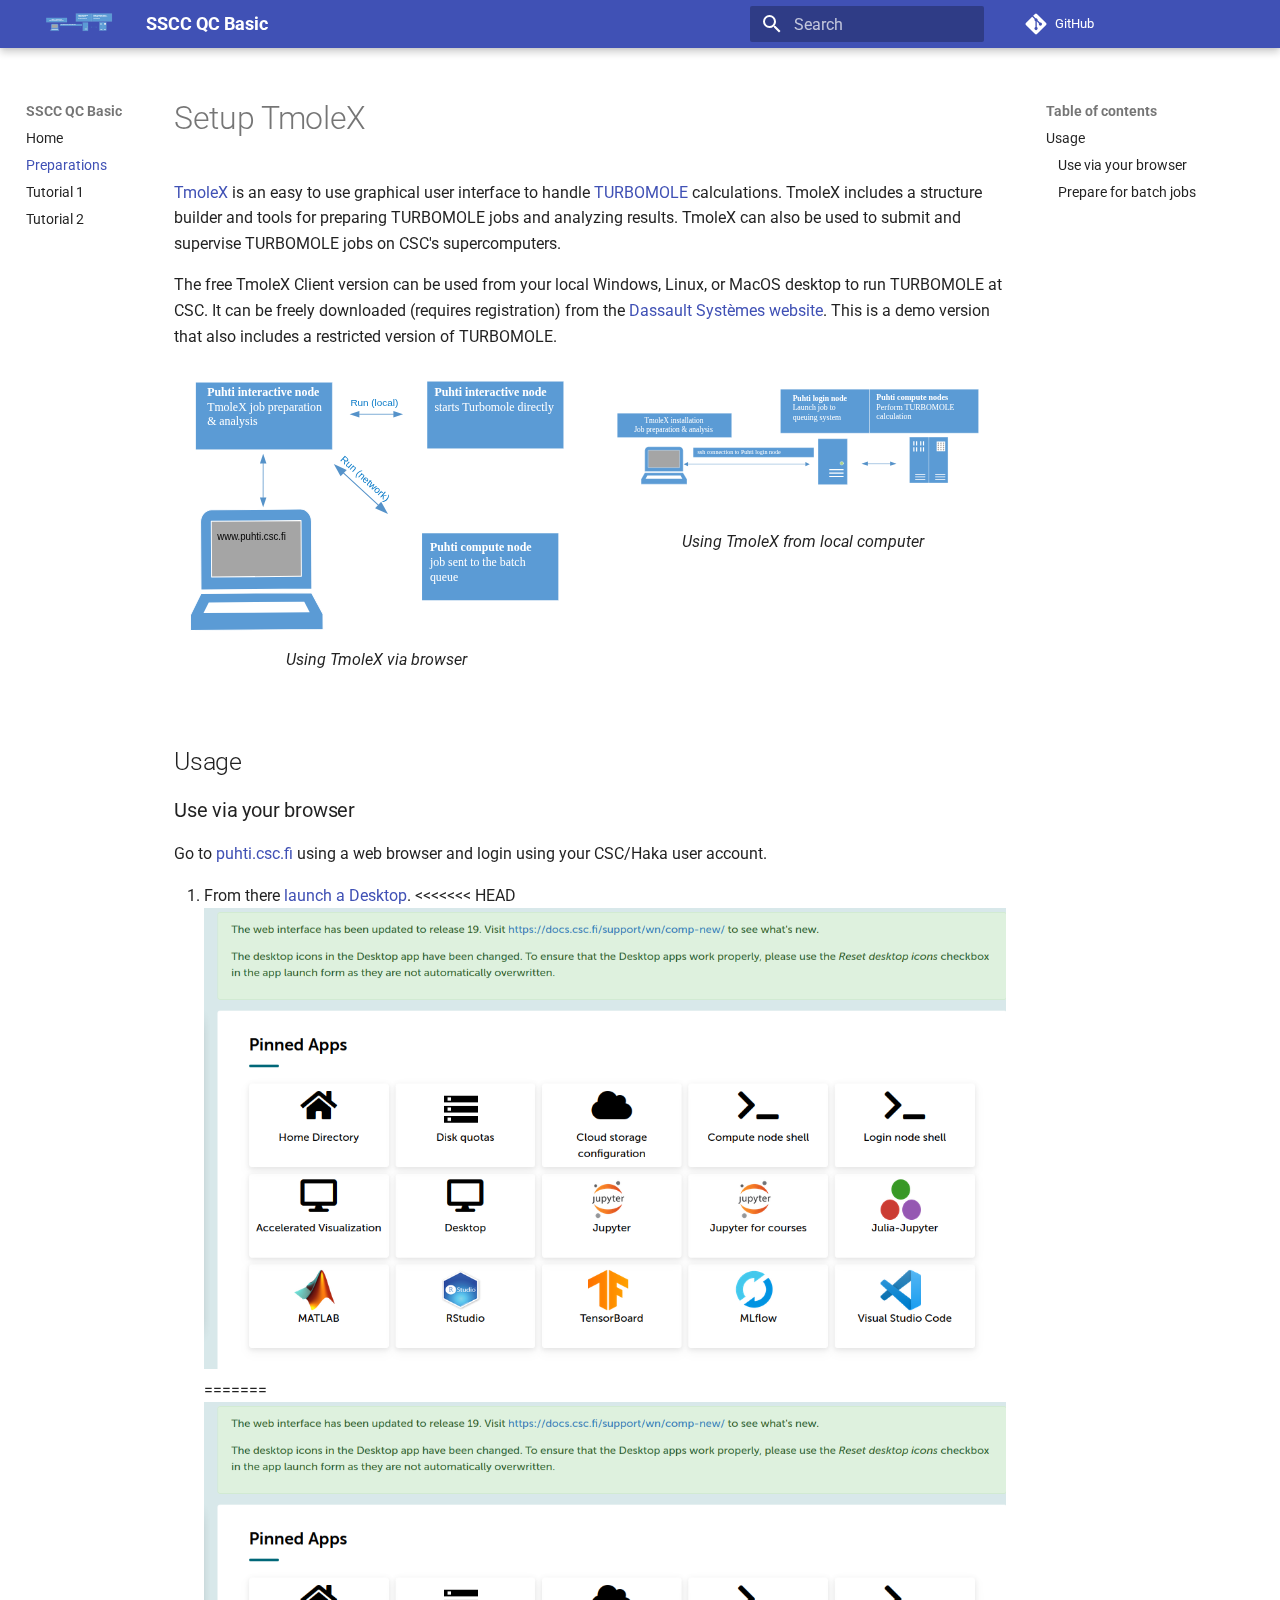
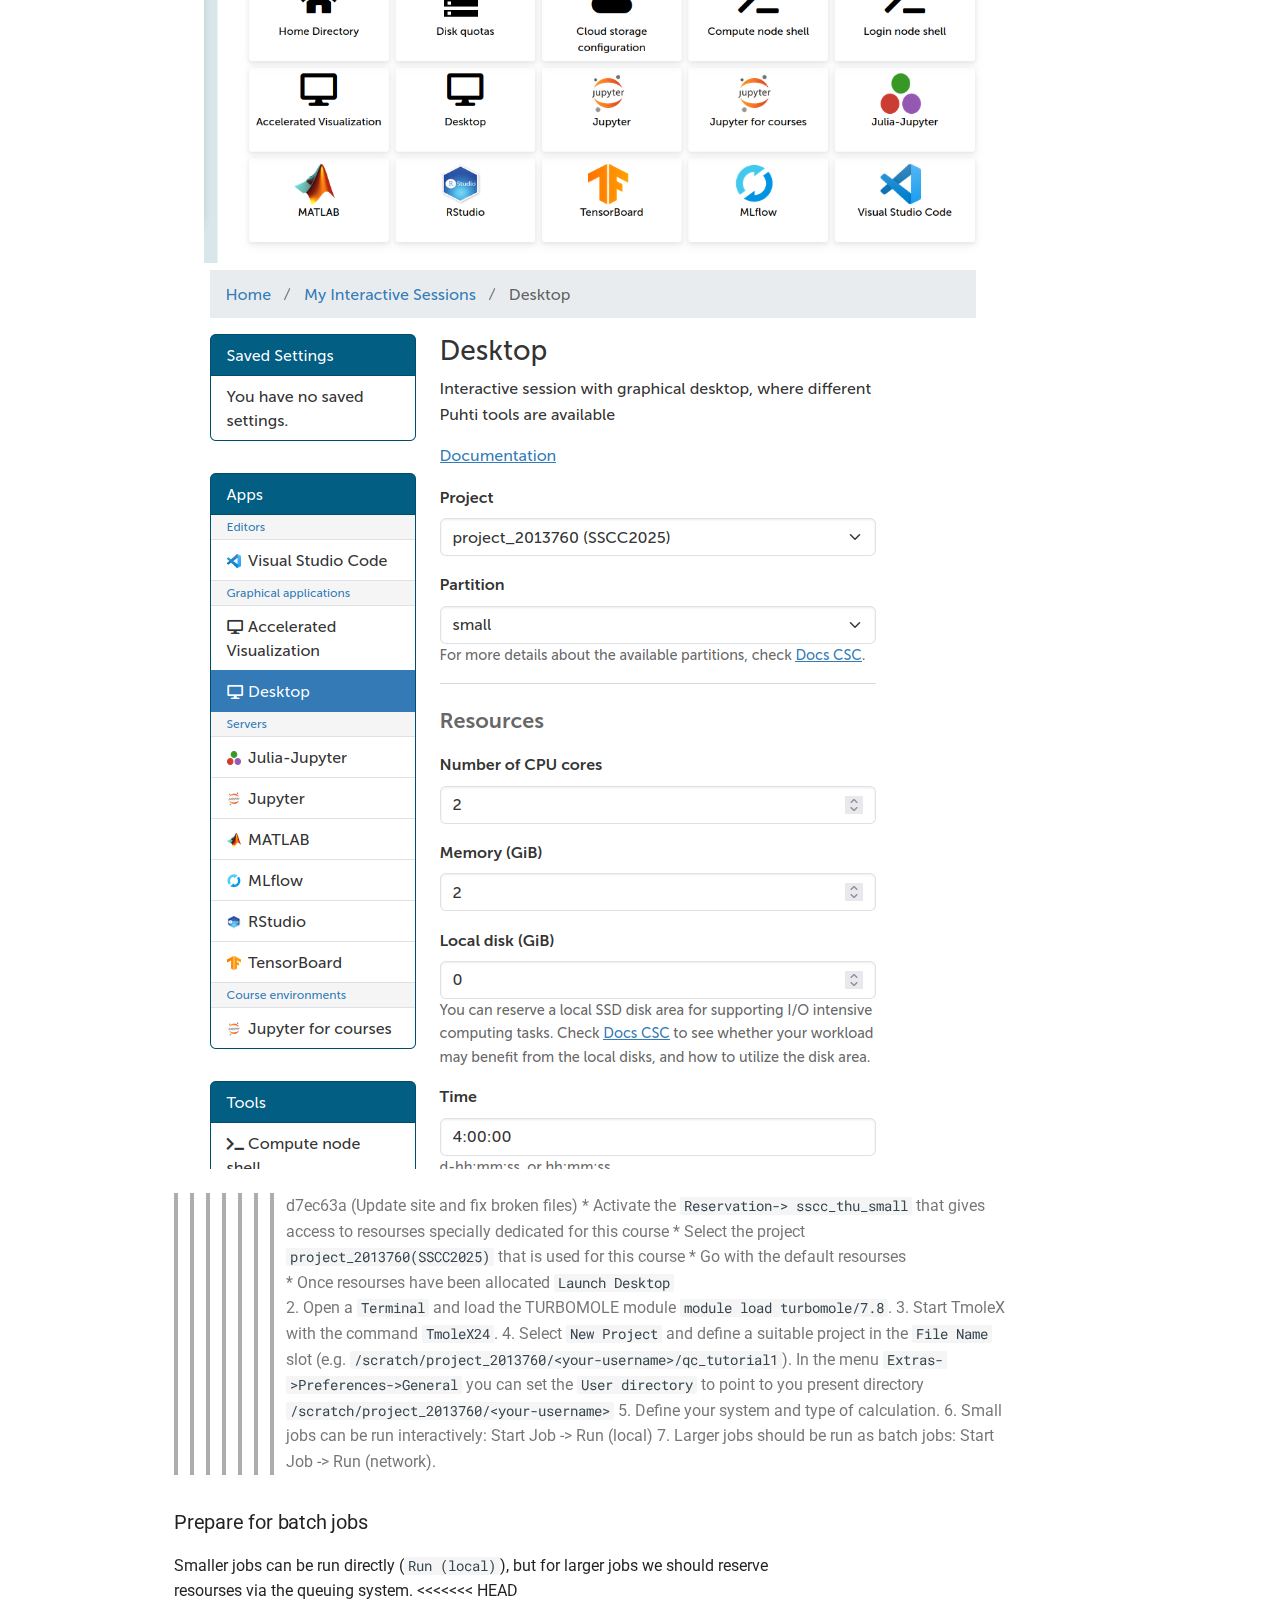
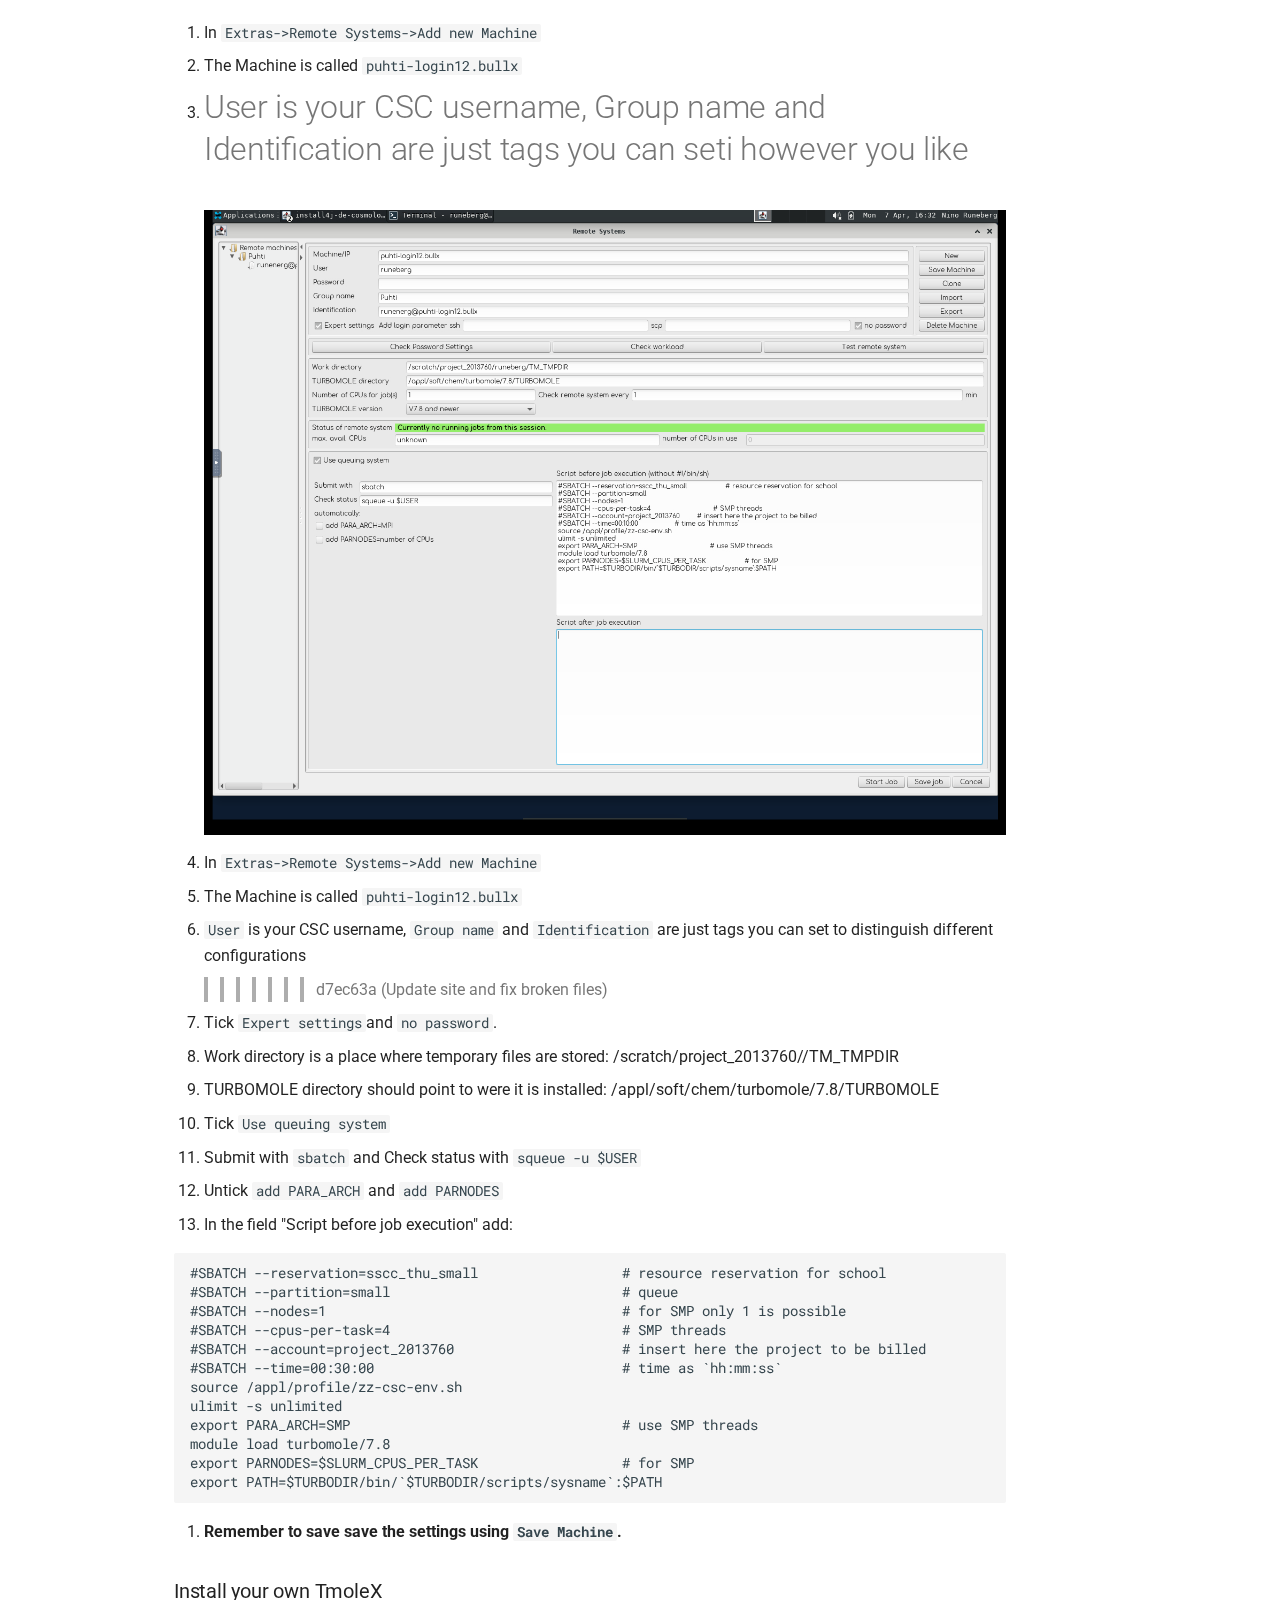
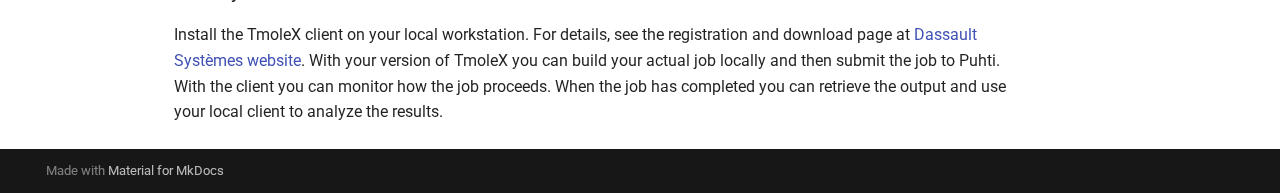
==== preparations/index.html @ e89ebdd2 "Deployed f4d1ede with MkDocs version: 1.6.1" ====
<!doctype html>
<html lang="en" class="no-js">
  <head>
    
      <meta charset="utf-8">
      <meta name="viewport" content="width=device-width,initial-scale=1">
      
      
      
        <link rel="canonical" href="https://nruneberg.github.io/sscc-qc-basic/preparations/">
      
      
        <link rel="prev" href="..">
      
      
        <link rel="next" href="../tutorial1/">
      
      
      <link rel="icon" href="../img/tmolex-and-puhti.svg">
      <meta name="generator" content="mkdocs-1.6.1, mkdocs-material-9.6.11">
    
    
      
        <title>Preparations - SSCC QC Basic</title>
      
    
    
      <link rel="stylesheet" href="../assets/stylesheets/main.4af4bdda.min.css">
      
      


    
    
      
    
    
      
        
        
        <link rel="preconnect" href="https://fonts.gstatic.com" crossorigin>
        <link rel="stylesheet" href="https://fonts.googleapis.com/css?family=Roboto:300,300i,400,400i,700,700i%7CRoboto+Mono:400,400i,700,700i&display=fallback">
        <style>:root{--md-text-font:"Roboto";--md-code-font:"Roboto Mono"}</style>
      
    
    
      <link rel="stylesheet" href="../stylesheets/custom.css">
    
    <script>__md_scope=new URL("..",location),__md_hash=e=>[...e].reduce(((e,_)=>(e<<5)-e+_.charCodeAt(0)),0),__md_get=(e,_=localStorage,t=__md_scope)=>JSON.parse(_.getItem(t.pathname+"."+e)),__md_set=(e,_,t=localStorage,a=__md_scope)=>{try{t.setItem(a.pathname+"."+e,JSON.stringify(_))}catch(e){}}</script>
    
      

    
    
    
  </head>
  
  
    <body dir="ltr">
  
    
    <input class="md-toggle" data-md-toggle="drawer" type="checkbox" id="__drawer" autocomplete="off">
    <input class="md-toggle" data-md-toggle="search" type="checkbox" id="__search" autocomplete="off">
    <label class="md-overlay" for="__drawer"></label>
    <div data-md-component="skip">
      
        
        <a href="#setup-tmolex" class="md-skip">
          Skip to content
        </a>
      
    </div>
    <div data-md-component="announce">
      
    </div>
    
    
      

  

<header class="md-header md-header--shadow" data-md-component="header">
  <nav class="md-header__inner md-grid" aria-label="Header">
    <a href=".." title="SSCC QC Basic" class="md-header__button md-logo" aria-label="SSCC QC Basic" data-md-component="logo">
      
  <img src="../img/tmolex-and-puhti.svg" alt="logo">

    </a>
    <label class="md-header__button md-icon" for="__drawer">
      
      <svg xmlns="http://www.w3.org/2000/svg" viewBox="0 0 24 24"><path d="M3 6h18v2H3zm0 5h18v2H3zm0 5h18v2H3z"/></svg>
    </label>
    <div class="md-header__title" data-md-component="header-title">
      <div class="md-header__ellipsis">
        <div class="md-header__topic">
          <span class="md-ellipsis">
            SSCC QC Basic
          </span>
        </div>
        <div class="md-header__topic" data-md-component="header-topic">
          <span class="md-ellipsis">
            
              Preparations
            
          </span>
        </div>
      </div>
    </div>
    
    
      <script>var palette=__md_get("__palette");if(palette&&palette.color){if("(prefers-color-scheme)"===palette.color.media){var media=matchMedia("(prefers-color-scheme: light)"),input=document.querySelector(media.matches?"[data-md-color-media='(prefers-color-scheme: light)']":"[data-md-color-media='(prefers-color-scheme: dark)']");palette.color.media=input.getAttribute("data-md-color-media"),palette.color.scheme=input.getAttribute("data-md-color-scheme"),palette.color.primary=input.getAttribute("data-md-color-primary"),palette.color.accent=input.getAttribute("data-md-color-accent")}for(var[key,value]of Object.entries(palette.color))document.body.setAttribute("data-md-color-"+key,value)}</script>
    
    
    
      
      
        <label class="md-header__button md-icon" for="__search">
          
          <svg xmlns="http://www.w3.org/2000/svg" viewBox="0 0 24 24"><path d="M9.5 3A6.5 6.5 0 0 1 16 9.5c0 1.61-.59 3.09-1.56 4.23l.27.27h.79l5 5-1.5 1.5-5-5v-.79l-.27-.27A6.52 6.52 0 0 1 9.5 16 6.5 6.5 0 0 1 3 9.5 6.5 6.5 0 0 1 9.5 3m0 2C7 5 5 7 5 9.5S7 14 9.5 14 14 12 14 9.5 12 5 9.5 5"/></svg>
        </label>
        <div class="md-search" data-md-component="search" role="dialog">
  <label class="md-search__overlay" for="__search"></label>
  <div class="md-search__inner" role="search">
    <form class="md-search__form" name="search">
      <input type="text" class="md-search__input" name="query" aria-label="Search" placeholder="Search" autocapitalize="off" autocorrect="off" autocomplete="off" spellcheck="false" data-md-component="search-query" required>
      <label class="md-search__icon md-icon" for="__search">
        
        <svg xmlns="http://www.w3.org/2000/svg" viewBox="0 0 24 24"><path d="M9.5 3A6.5 6.5 0 0 1 16 9.5c0 1.61-.59 3.09-1.56 4.23l.27.27h.79l5 5-1.5 1.5-5-5v-.79l-.27-.27A6.52 6.52 0 0 1 9.5 16 6.5 6.5 0 0 1 3 9.5 6.5 6.5 0 0 1 9.5 3m0 2C7 5 5 7 5 9.5S7 14 9.5 14 14 12 14 9.5 12 5 9.5 5"/></svg>
        
        <svg xmlns="http://www.w3.org/2000/svg" viewBox="0 0 24 24"><path d="M20 11v2H8l5.5 5.5-1.42 1.42L4.16 12l7.92-7.92L13.5 5.5 8 11z"/></svg>
      </label>
      <nav class="md-search__options" aria-label="Search">
        
        <button type="reset" class="md-search__icon md-icon" title="Clear" aria-label="Clear" tabindex="-1">
          
          <svg xmlns="http://www.w3.org/2000/svg" viewBox="0 0 24 24"><path d="M19 6.41 17.59 5 12 10.59 6.41 5 5 6.41 10.59 12 5 17.59 6.41 19 12 13.41 17.59 19 19 17.59 13.41 12z"/></svg>
        </button>
      </nav>
      
    </form>
    <div class="md-search__output">
      <div class="md-search__scrollwrap" tabindex="0" data-md-scrollfix>
        <div class="md-search-result" data-md-component="search-result">
          <div class="md-search-result__meta">
            Initializing search
          </div>
          <ol class="md-search-result__list" role="presentation"></ol>
        </div>
      </div>
    </div>
  </div>
</div>
      
    
    
      <div class="md-header__source">
        <a href="https://github.com/nruneberg/sscc-qc-basic" title="Go to repository" class="md-source" data-md-component="source">
  <div class="md-source__icon md-icon">
    
    <svg xmlns="http://www.w3.org/2000/svg" viewBox="0 0 448 512"><!--! Font Awesome Free 6.7.2 by @fontawesome - https://fontawesome.com License - https://fontawesome.com/license/free (Icons: CC BY 4.0, Fonts: SIL OFL 1.1, Code: MIT License) Copyright 2024 Fonticons, Inc.--><path d="M439.55 236.05 244 40.45a28.87 28.87 0 0 0-40.81 0l-40.66 40.63 51.52 51.52c27.06-9.14 52.68 16.77 43.39 43.68l49.66 49.66c34.23-11.8 61.18 31 35.47 56.69-26.49 26.49-70.21-2.87-56-37.34L240.22 199v121.85c25.3 12.54 22.26 41.85 9.08 55a34.34 34.34 0 0 1-48.55 0c-17.57-17.6-11.07-46.91 11.25-56v-123c-20.8-8.51-24.6-30.74-18.64-45L142.57 101 8.45 235.14a28.86 28.86 0 0 0 0 40.81l195.61 195.6a28.86 28.86 0 0 0 40.8 0l194.69-194.69a28.86 28.86 0 0 0 0-40.81"/></svg>
  </div>
  <div class="md-source__repository">
    GitHub
  </div>
</a>
      </div>
    
  </nav>
  
</header>
    
    <div class="md-container" data-md-component="container">
      
      
        
          
        
      
      <main class="md-main" data-md-component="main">
        <div class="md-main__inner md-grid">
          
            
              
              <div class="md-sidebar md-sidebar--primary" data-md-component="sidebar" data-md-type="navigation" >
                <div class="md-sidebar__scrollwrap">
                  <div class="md-sidebar__inner">
                    



<nav class="md-nav md-nav--primary" aria-label="Navigation" data-md-level="0">
  <label class="md-nav__title" for="__drawer">
    <a href=".." title="SSCC QC Basic" class="md-nav__button md-logo" aria-label="SSCC QC Basic" data-md-component="logo">
      
  <img src="../img/tmolex-and-puhti.svg" alt="logo">

    </a>
    SSCC QC Basic
  </label>
  
    <div class="md-nav__source">
      <a href="https://github.com/nruneberg/sscc-qc-basic" title="Go to repository" class="md-source" data-md-component="source">
  <div class="md-source__icon md-icon">
    
    <svg xmlns="http://www.w3.org/2000/svg" viewBox="0 0 448 512"><!--! Font Awesome Free 6.7.2 by @fontawesome - https://fontawesome.com License - https://fontawesome.com/license/free (Icons: CC BY 4.0, Fonts: SIL OFL 1.1, Code: MIT License) Copyright 2024 Fonticons, Inc.--><path d="M439.55 236.05 244 40.45a28.87 28.87 0 0 0-40.81 0l-40.66 40.63 51.52 51.52c27.06-9.14 52.68 16.77 43.39 43.68l49.66 49.66c34.23-11.8 61.18 31 35.47 56.69-26.49 26.49-70.21-2.87-56-37.34L240.22 199v121.85c25.3 12.54 22.26 41.85 9.08 55a34.34 34.34 0 0 1-48.55 0c-17.57-17.6-11.07-46.91 11.25-56v-123c-20.8-8.51-24.6-30.74-18.64-45L142.57 101 8.45 235.14a28.86 28.86 0 0 0 0 40.81l195.61 195.6a28.86 28.86 0 0 0 40.8 0l194.69-194.69a28.86 28.86 0 0 0 0-40.81"/></svg>
  </div>
  <div class="md-source__repository">
    GitHub
  </div>
</a>
    </div>
  
  <ul class="md-nav__list" data-md-scrollfix>
    
      
      
  
  
  
  
    <li class="md-nav__item">
      <a href=".." class="md-nav__link">
        
  
  
  <span class="md-ellipsis">
    Home
    
  </span>
  

      </a>
    </li>
  

    
      
      
  
  
    
  
  
  
    <li class="md-nav__item md-nav__item--active">
      
      <input class="md-nav__toggle md-toggle" type="checkbox" id="__toc">
      
      
        
      
      
        <label class="md-nav__link md-nav__link--active" for="__toc">
          
  
  
  <span class="md-ellipsis">
    Preparations
    
  </span>
  

          <span class="md-nav__icon md-icon"></span>
        </label>
      
      <a href="./" class="md-nav__link md-nav__link--active">
        
  
  
  <span class="md-ellipsis">
    Preparations
    
  </span>
  

      </a>
      
        

<nav class="md-nav md-nav--secondary" aria-label="Table of contents">
  
  
  
    
  
  
    <label class="md-nav__title" for="__toc">
      <span class="md-nav__icon md-icon"></span>
      Table of contents
    </label>
    <ul class="md-nav__list" data-md-component="toc" data-md-scrollfix>
      
        <li class="md-nav__item">
  <a href="#usage" class="md-nav__link">
    <span class="md-ellipsis">
      Usage
    </span>
  </a>
  
    <nav class="md-nav" aria-label="Usage">
      <ul class="md-nav__list">
        
          <li class="md-nav__item">
  <a href="#use-via-your-browser" class="md-nav__link">
    <span class="md-ellipsis">
      Use via your browser
    </span>
  </a>
  
</li>
        
          <li class="md-nav__item">
  <a href="#prepare-for-batch-jobs" class="md-nav__link">
    <span class="md-ellipsis">
      Prepare for batch jobs
    </span>
  </a>
  
</li>
        
      </ul>
    </nav>
  
</li>
      
    </ul>
  
</nav>
      
    </li>
  

    
      
      
  
  
  
  
    <li class="md-nav__item">
      <a href="../tutorial1/" class="md-nav__link">
        
  
  
  <span class="md-ellipsis">
    Tutorial 1
    
  </span>
  

      </a>
    </li>
  

    
      
      
  
  
  
  
    <li class="md-nav__item">
      <a href="../tutorial2/" class="md-nav__link">
        
  
  
  <span class="md-ellipsis">
    Tutorial 2
    
  </span>
  

      </a>
    </li>
  

    
  </ul>
</nav>
                  </div>
                </div>
              </div>
            
            
              
              <div class="md-sidebar md-sidebar--secondary" data-md-component="sidebar" data-md-type="toc" >
                <div class="md-sidebar__scrollwrap">
                  <div class="md-sidebar__inner">
                    

<nav class="md-nav md-nav--secondary" aria-label="Table of contents">
  
  
  
    
  
  
    <label class="md-nav__title" for="__toc">
      <span class="md-nav__icon md-icon"></span>
      Table of contents
    </label>
    <ul class="md-nav__list" data-md-component="toc" data-md-scrollfix>
      
        <li class="md-nav__item">
  <a href="#usage" class="md-nav__link">
    <span class="md-ellipsis">
      Usage
    </span>
  </a>
  
    <nav class="md-nav" aria-label="Usage">
      <ul class="md-nav__list">
        
          <li class="md-nav__item">
  <a href="#use-via-your-browser" class="md-nav__link">
    <span class="md-ellipsis">
      Use via your browser
    </span>
  </a>
  
</li>
        
          <li class="md-nav__item">
  <a href="#prepare-for-batch-jobs" class="md-nav__link">
    <span class="md-ellipsis">
      Prepare for batch jobs
    </span>
  </a>
  
</li>
        
      </ul>
    </nav>
  
</li>
      
    </ul>
  
</nav>
                  </div>
                </div>
              </div>
            
          
          
            <div class="md-content" data-md-component="content">
              <article class="md-content__inner md-typeset">
                
                  


  
  


<h1 id="setup-tmolex">Setup TmoleX</h1>
<p><a href="https://www.3ds.com/products/biovia/turbomole">TmoleX</a> is an easy to use graphical user interface to handle <a href="https://www.turbomole.org/turbomole/turbomole-features/">TURBOMOLE</a> calculations. TmoleX includes a structure builder and tools for preparing TURBOMOLE jobs and analyzing results. TmoleX can also be used to submit and supervise TURBOMOLE jobs on CSC's supercomputers.</p>
<p>The free TmoleX Client version can be used from your local Windows, Linux, or MacOS desktop to run TURBOMOLE at CSC. It can be freely downloaded (requires registration) from the <a href="https://discover.3ds.com/free-download-biovia-turbomole-demo-version">Dassault Systèmes website</a>. This is a demo version that also includes a restricted version of TURBOMOLE.</p>
<div style="display: flex; gap: 20px; justify-content: space-between;">
  <figure style="width: 45%; text-align: center;">
    <img src="../img/tmolex-and-ood.svg" alt="Using TmoleX network scheme" title="Using TmoleX network scheme" style="width: 100%;">
    <figcaption>Using TmoleX via browser</figcaption>
  </figure>
  <figure style="width: 45%; text-align: center;">
    <img src="../img/tmolex-and-puhti_new.svg" alt="Using TmoleX network scheme" title="Using TmoleX network scheme" style="width: 100%;">
    <figcaption>Using TmoleX from local computer</figcaption>
  </figure>
</div>

<h2 id="usage">Usage</h2>
<h3 id="use-via-your-browser">Use via your browser</h3>
<p>Go to <a href="https://puhti.csc.fi/">puhti.csc.fi</a> using a web browser and login using
your CSC/Haka user account.</p>
<ol>
<li>From there <a href="https://docs.csc.fi/computing/webinterface/desktop/#launching">launch a Desktop</a>.
&lt;&lt;&lt;&lt;&lt;&lt;&lt; HEAD
<img alt="Launch Desktop" src="../img/ood_01.png" />      <br />
=======
<img alt="Launch Desktop" src="../img/ood_01.png" />
<img alt="Launch Desktop" src="../img/ood_02.png" /></li>
</ol>
<blockquote>
<blockquote>
<blockquote>
<blockquote>
<blockquote>
<blockquote>
<blockquote>
<p>d7ec63a (Update site and fix broken files)
   * Activate the <code>Reservation-&gt; sscc_thu_small</code> that gives access to resourses specially dedicated for this course 
   * Select the project <code>project_2013760(SSCC2025)</code> that is used for this course 
   * Go with the default resourses<br />
   * Once resourses have been allocated <code>Launch Desktop</code><br />
2. Open a <code>Terminal</code> and load the TURBOMOLE module <code>module load turbomole/7.8</code>.
3. Start TmoleX with the command <code>TmoleX24</code>.
4. Select <code>New Project</code> and define a suitable project in the <code>File Name</code> slot
   (e.g. <code>/scratch/project_2013760/&lt;your-username&gt;/qc_tutorial1</code>).
   In the menu <code>Extras-&gt;Preferences-&gt;General</code> you can set the <code>User directory</code> to point to you present directory <code>/scratch/project_2013760/&lt;your-username&gt;</code>
5. Define your system and type of calculation. 
6. Small jobs can be run interactively: Start Job -&gt; Run (local)
7. Larger jobs should be run as batch jobs: Start Job -&gt; Run (network).</p>
</blockquote>
</blockquote>
</blockquote>
</blockquote>
</blockquote>
</blockquote>
</blockquote>
<h3 id="prepare-for-batch-jobs">Prepare for batch jobs</h3>
<p>Smaller jobs can be run directly (<code>Run (local)</code>), but for larger jobs we should reserve<br />
resourses via the queuing system. 
&lt;&lt;&lt;&lt;&lt;&lt;&lt; HEAD</p>
<ol>
<li>In <code>Extras-&gt;Remote Systems-&gt;Add new Machine</code></li>
<li>The Machine is called <code>puhti-login12.bullx</code></li>
<li>
<h1 id="user-is-your-csc-username-group-name-and-identification-are-just-tags-you-can-seti-however-you-like">User is your CSC username, Group name and Identification are just tags you can seti however you like</h1>
<p><img alt=" Prepare batch queue" src="../img/tmolex_7.png" /></p>
</li>
<li>
<p>In <code>Extras-&gt;Remote Systems-&gt;Add new Machine</code></p>
</li>
<li>The Machine is called <code>puhti-login12.bullx</code></li>
<li><code>User</code> is your CSC username, <code>Group name</code> and <code>Identification</code> are just tags you can set to distinguish different configurations<blockquote>
<blockquote>
<blockquote>
<blockquote>
<blockquote>
<blockquote>
<blockquote>
<p>d7ec63a (Update site and fix broken files)</p>
</blockquote>
</blockquote>
</blockquote>
</blockquote>
</blockquote>
</blockquote>
</blockquote>
</li>
<li>Tick <code>Expert settings</code>and <code>no password</code>.</li>
<li>Work directory is a place where temporary files are stored:
   /scratch/project_2013760/<your-username>/TM_TMPDIR </li>
<li>
<p>TURBOMOLE directory should point to were it is installed:
   /appl/soft/chem/turbomole/7.8/TURBOMOLE</p>
</li>
<li>
<p>Tick <code>Use queuing system</code></p>
</li>
<li>Submit with <code>sbatch</code> and Check status with  <code>squeue -u $USER</code></li>
<li>Untick <code>add PARA_ARCH</code> and <code>add PARNODES</code>    </li>
<li>In the field "Script before job execution" add:</li>
</ol>
<pre><code class="language-bash">#SBATCH --reservation=sscc_thu_small                  # resource reservation for school
#SBATCH --partition=small                             # queue
#SBATCH --nodes=1                                     # for SMP only 1 is possible
#SBATCH --cpus-per-task=4                             # SMP threads
#SBATCH --account=project_2013760                     # insert here the project to be billed
#SBATCH --time=00:30:00                               # time as `hh:mm:ss`
source /appl/profile/zz-csc-env.sh
ulimit -s unlimited
export PARA_ARCH=SMP                                  # use SMP threads
module load turbomole/7.8
export PARNODES=$SLURM_CPUS_PER_TASK                  # for SMP
export PATH=$TURBODIR/bin/`$TURBODIR/scripts/sysname`:$PATH
</code></pre>
<ol>
<li><strong>Remember to save save the settings using <code>Save Machine</code>.</strong>   </li>
</ol>
<h3 id="install-your-own-tmolex">Install your own TmoleX</h3>
<p>Install the TmoleX client on your local workstation. For details, see the
registration and download page at
<a href="https://discover.3ds.com/free-download-biovia-turbomole-demo-version">Dassault Systèmes website</a>.
With your version of TmoleX you can build your actual job locally and then
submit the job to Puhti. With the client you can monitor how the job proceeds.
When the job has completed you can retrieve the output and use your local
client to analyze the results.</p>












                
              </article>
            </div>
          
          
<script>var target=document.getElementById(location.hash.slice(1));target&&target.name&&(target.checked=target.name.startsWith("__tabbed_"))</script>
        </div>
        
      </main>
      
        <footer class="md-footer">
  
  <div class="md-footer-meta md-typeset">
    <div class="md-footer-meta__inner md-grid">
      <div class="md-copyright">
  
  
    Made with
    <a href="https://squidfunk.github.io/mkdocs-material/" target="_blank" rel="noopener">
      Material for MkDocs
    </a>
  
</div>
      
    </div>
  </div>
</footer>
      
    </div>
    <div class="md-dialog" data-md-component="dialog">
      <div class="md-dialog__inner md-typeset"></div>
    </div>
    
    
    
      
      <script id="__config" type="application/json">{"base": "..", "features": [], "search": "../assets/javascripts/workers/search.f8cc74c7.min.js", "tags": null, "translations": {"clipboard.copied": "Copied to clipboard", "clipboard.copy": "Copy to clipboard", "search.result.more.one": "1 more on this page", "search.result.more.other": "# more on this page", "search.result.none": "No matching documents", "search.result.one": "1 matching document", "search.result.other": "# matching documents", "search.result.placeholder": "Type to start searching", "search.result.term.missing": "Missing", "select.version": "Select version"}, "version": null}</script>
    
    
      <script src="../assets/javascripts/bundle.c8b220af.min.js"></script>
      
    
  </body>
</html>
---- assets/stylesheets/main.4af4bdda.min.css ----
@charset "UTF-8";html{-webkit-text-size-adjust:none;-moz-text-size-adjust:none;text-size-adjust:none;box-sizing:border-box}*,:after,:before{box-sizing:inherit}@media (prefers-reduced-motion){*,:after,:before{transition:none!important}}body{margin:0}a,button,input,label{-webkit-tap-highlight-color:transparent}a{color:inherit;text-decoration:none}hr{border:0;box-sizing:initial;display:block;height:.05rem;overflow:visible;padding:0}small{font-size:80%}sub,sup{line-height:1em}img{border-style:none}table{border-collapse:initial;border-spacing:0}td,th{font-weight:400;vertical-align:top}button{background:#0000;border:0;font-family:inherit;font-size:inherit;margin:0;padding:0}input{border:0;outline:none}:root{--md-primary-fg-color:#4051b5;--md-primary-fg-color--light:#5d6cc0;--md-primary-fg-color--dark:#303fa1;--md-primary-bg-color:#fff;--md-primary-bg-color--light:#ffffffb3;--md-accent-fg-color:#526cfe;--md-accent-fg-color--transparent:#526cfe1a;--md-accent-bg-color:#fff;--md-accent-bg-color--light:#ffffffb3}[data-md-color-scheme=default]{color-scheme:light}[data-md-color-scheme=default] img[src$="#gh-dark-mode-only"],[data-md-color-scheme=default] img[src$="#only-dark"]{display:none}:root,[data-md-color-scheme=default]{--md-hue:225deg;--md-default-fg-color:#000000de;--md-default-fg-color--light:#0000008a;--md-default-fg-color--lighter:#00000052;--md-default-fg-color--lightest:#00000012;--md-default-bg-color:#fff;--md-default-bg-color--light:#ffffffb3;--md-default-bg-color--lighter:#ffffff4d;--md-default-bg-color--lightest:#ffffff1f;--md-code-fg-color:#36464e;--md-code-bg-color:#f5f5f5;--md-code-hl-color:#4287ff;--md-code-hl-color--light:#4287ff1a;--md-code-hl-number-color:#d52a2a;--md-code-hl-special-color:#db1457;--md-code-hl-function-color:#a846b9;--md-code-hl-constant-color:#6e59d9;--md-code-hl-keyword-color:#3f6ec6;--md-code-hl-string-color:#1c7d4d;--md-code-hl-name-color:var(--md-code-fg-color);--md-code-hl-operator-color:var(--md-default-fg-color--light);--md-code-hl-punctuation-color:var(--md-default-fg-color--light);--md-code-hl-comment-color:var(--md-default-fg-color--light);--md-code-hl-generic-color:var(--md-default-fg-color--light);--md-code-hl-variable-color:var(--md-default-fg-color--light);--md-typeset-color:var(--md-default-fg-color);--md-typeset-a-color:var(--md-primary-fg-color);--md-typeset-del-color:#f5503d26;--md-typeset-ins-color:#0bd57026;--md-typeset-kbd-color:#fafafa;--md-typeset-kbd-accent-color:#fff;--md-typeset-kbd-border-color:#b8b8b8;--md-typeset-mark-color:#ffff0080;--md-typeset-table-color:#0000001f;--md-typeset-table-color--light:rgba(0,0,0,.035);--md-admonition-fg-color:var(--md-default-fg-color);--md-admonition-bg-color:var(--md-default-bg-color);--md-warning-fg-color:#000000de;--md-warning-bg-color:#ff9;--md-footer-fg-color:#fff;--md-footer-fg-color--light:#ffffffb3;--md-footer-fg-color--lighter:#ffffff73;--md-footer-bg-color:#000000de;--md-footer-bg-color--dark:#00000052;--md-shadow-z1:0 0.2rem 0.5rem #0000000d,0 0 0.05rem #0000001a;--md-shadow-z2:0 0.2rem 0.5rem #0000001a,0 0 0.05rem #00000040;--md-shadow-z3:0 0.2rem 0.5rem #0003,0 0 0.05rem #00000059}.md-icon svg{fill:currentcolor;display:block;height:1.2rem;width:1.2rem}body{-webkit-font-smoothing:antialiased;-moz-osx-font-smoothing:grayscale;--md-text-font-family:var(--md-text-font,_),-apple-system,BlinkMacSystemFont,Helvetica,Arial,sans-serif;--md-code-font-family:var(--md-code-font,_),SFMono-Regular,Consolas,Menlo,monospace}aside,body,input{font-feature-settings:"kern","liga";color:var(--md-typeset-color);font-family:var(--md-text-font-family)}code,kbd,pre{font-feature-settings:"kern";font-family:var(--md-code-font-family)}:root{--md-typeset-table-sort-icon:url('data:image/svg+xml;charset=utf-8,<svg xmlns="http://www.w3.org/2000/svg" viewBox="0 0 24 24"><path d="m18 21-4-4h3V7h-3l4-4 4 4h-3v10h3M2 19v-2h10v2M2 13v-2h7v2M2 7V5h4v2z"/></svg>');--md-typeset-table-sort-icon--asc:url('data:image/svg+xml;charset=utf-8,<svg xmlns="http://www.w3.org/2000/svg" viewBox="0 0 24 24"><path d="M19 17h3l-4 4-4-4h3V3h2M2 17h10v2H2M6 5v2H2V5m0 6h7v2H2z"/></svg>');--md-typeset-table-sort-icon--desc:url('data:image/svg+xml;charset=utf-8,<svg xmlns="http://www.w3.org/2000/svg" viewBox="0 0 24 24"><path d="M19 7h3l-4-4-4 4h3v14h2M2 17h10v2H2M6 5v2H2V5m0 6h7v2H2z"/></svg>')}.md-typeset{-webkit-print-color-adjust:exact;color-adjust:exact;font-size:.8rem;line-height:1.6;overflow-wrap:break-word}@media print{.md-typeset{font-size:.68rem}}.md-typeset blockquote,.md-typeset dl,.md-typeset figure,.md-typeset ol,.md-typeset pre,.md-typeset ul{margin-bottom:1em;margin-top:1em}.md-typeset h1{color:var(--md-default-fg-color--light);font-size:2em;line-height:1.3;margin:0 0 1.25em}.md-typeset h1,.md-typeset h2{font-weight:300;letter-spacing:-.01em}.md-typeset h2{font-size:1.5625em;line-height:1.4;margin:1.6em 0 .64em}.md-typeset h3{font-size:1.25em;font-weight:400;letter-spacing:-.01em;line-height:1.5;margin:1.6em 0 .8em}.md-typeset h2+h3{margin-top:.8em}.md-typeset h4{font-weight:700;letter-spacing:-.01em;margin:1em 0}.md-typeset h5,.md-typeset h6{color:var(--md-default-fg-color--light);font-size:.8em;font-weight:700;letter-spacing:-.01em;margin:1.25em 0}.md-typeset h5{text-transform:uppercase}.md-typeset h5 code{text-transform:none}.md-typeset hr{border-bottom:.05rem solid var(--md-default-fg-color--lightest);display:flow-root;margin:1.5em 0}.md-typeset a{color:var(--md-typeset-a-color);word-break:break-word}.md-typeset a,.md-typeset a:before{transition:color 125ms}.md-typeset a:focus,.md-typeset a:hover{color:var(--md-accent-fg-color)}.md-typeset a:focus code,.md-typeset a:hover code{background-color:var(--md-accent-fg-color--transparent)}.md-typeset a code{color:currentcolor;transition:background-color 125ms}.md-typeset a.focus-visible{outline-color:var(--md-accent-fg-color);outline-offset:.2rem}.md-typeset code,.md-typeset kbd,.md-typeset pre{color:var(--md-code-fg-color);direction:ltr;font-variant-ligatures:none}@media print{.md-typeset code,.md-typeset kbd,.md-typeset pre{white-space:pre-wrap}}.md-typeset code{background-color:var(--md-code-bg-color);border-radius:.1rem;-webkit-box-decoration-break:clone;box-decoration-break:clone;font-size:.85em;padding:0 .2941176471em;word-break:break-word}.md-typeset code:not(.focus-visible){-webkit-tap-highlight-color:transparent;outline:none}.md-typeset pre{display:flow-root;line-height:1.4;position:relative}.md-typeset pre>code{-webkit-box-decoration-break:slice;box-decoration-break:slice;box-shadow:none;display:block;margin:0;outline-color:var(--md-accent-fg-color);overflow:auto;padding:.7720588235em 1.1764705882em;scrollbar-color:var(--md-default-fg-color--lighter) #0000;scrollbar-width:thin;touch-action:auto;word-break:normal}.md-typeset pre>code:hover{scrollbar-color:var(--md-accent-fg-color) #0000}.md-typeset pre>code::-webkit-scrollbar{height:.2rem;width:.2rem}.md-typeset pre>code::-webkit-scrollbar-thumb{background-color:var(--md-default-fg-color--lighter)}.md-typeset pre>code::-webkit-scrollbar-thumb:hover{background-color:var(--md-accent-fg-color)}.md-typeset kbd{background-color:var(--md-typeset-kbd-color);border-radius:.1rem;box-shadow:0 .1rem 0 .05rem var(--md-typeset-kbd-border-color),0 .1rem 0 var(--md-typeset-kbd-border-color),0 -.1rem .2rem var(--md-typeset-kbd-accent-color) inset;color:var(--md-default-fg-color);display:inline-block;font-size:.75em;padding:0 .6666666667em;vertical-align:text-top;word-break:break-word}.md-typeset mark{background-color:var(--md-typeset-mark-color);-webkit-box-decoration-break:clone;box-decoration-break:clone;color:inherit;word-break:break-word}.md-typeset abbr{border-bottom:.05rem dotted var(--md-default-fg-color--light);cursor:help;text-decoration:none}.md-typeset small{opacity:.75}[dir=ltr] .md-typeset sub,[dir=ltr] .md-typeset sup{margin-left:.078125em}[dir=rtl] .md-typeset sub,[dir=rtl] .md-typeset sup{margin-right:.078125em}[dir=ltr] .md-typeset blockquote{padding-left:.6rem}[dir=rtl] .md-typeset blockquote{padding-right:.6rem}[dir=ltr] .md-typeset blockquote{border-left:.2rem solid var(--md-default-fg-color--lighter)}[dir=rtl] .md-typeset blockquote{border-right:.2rem solid var(--md-default-fg-color--lighter)}.md-typeset blockquote{color:var(--md-default-fg-color--light);margin-left:0;margin-right:0}.md-typeset ul{list-style-type:disc}.md-typeset ul[type]{list-style-type:revert-layer}[dir=ltr] .md-typeset ol,[dir=ltr] .md-typeset ul{margin-left:.625em}[dir=rtl] .md-typeset ol,[dir=rtl] .md-typeset ul{margin-right:.625em}.md-typeset ol,.md-typeset ul{padding:0}.md-typeset ol:not([hidden]),.md-typeset ul:not([hidden]){display:flow-root}.md-typeset ol ol,.md-typeset ul ol{list-style-type:lower-alpha}.md-typeset ol ol ol,.md-typeset ul ol ol{list-style-type:lower-roman}.md-typeset ol ol ol ol,.md-typeset ul ol ol ol{list-style-type:upper-alpha}.md-typeset ol ol ol ol ol,.md-typeset ul ol ol ol ol{list-style-type:upper-roman}.md-typeset ol[type],.md-typeset ul[type]{list-style-type:revert-layer}[dir=ltr] .md-typeset ol li,[dir=ltr] .md-typeset ul li{margin-left:1.25em}[dir=rtl] .md-typeset ol li,[dir=rtl] .md-typeset ul li{margin-right:1.25em}.md-typeset ol li,.md-typeset ul li{margin-bottom:.5em}.md-typeset ol li blockquote,.md-typeset ol li p,.md-typeset ul li blockquote,.md-typeset ul li p{margin:.5em 0}.md-typeset ol li:last-child,.md-typeset ul li:last-child{margin-bottom:0}[dir=ltr] .md-typeset ol li ol,[dir=ltr] .md-typeset ol li ul,[dir=ltr] .md-typeset ul li ol,[dir=ltr] .md-typeset ul li ul{margin-left:.625em}[dir=rtl] .md-typeset ol li ol,[dir=rtl] .md-typeset ol li ul,[dir=rtl] .md-typeset ul li ol,[dir=rtl] .md-typeset ul li ul{margin-right:.625em}.md-typeset ol li ol,.md-typeset ol li ul,.md-typeset ul li ol,.md-typeset ul li ul{margin-bottom:.5em;margin-top:.5em}[dir=ltr] .md-typeset dd{margin-left:1.875em}[dir=rtl] .md-typeset dd{margin-right:1.875em}.md-typeset dd{margin-bottom:1.5em;margin-top:1em}.md-typeset img,.md-typeset svg,.md-typeset video{height:auto;max-width:100%}.md-typeset img[align=left]{margin:1em 1em 1em 0}.md-typeset img[align=right]{margin:1em 0 1em 1em}.md-typeset img[align]:only-child{margin-top:0}.md-typeset figure{display:flow-root;margin:1em auto;max-width:100%;text-align:center;width:-moz-fit-content;width:fit-content}.md-typeset figure img{display:block;margin:0 auto}.md-typeset figcaption{font-style:italic;margin:1em auto;max-width:24rem}.md-typeset iframe{max-width:100%}.md-typeset table:not([class]){background-color:var(--md-default-bg-color);border:.05rem solid var(--md-typeset-table-color);border-radius:.1rem;display:inline-block;font-size:.64rem;max-width:100%;overflow:auto;touch-action:auto}@media print{.md-typeset table:not([class]){display:table}}.md-typeset table:not([class])+*{margin-top:1.5em}.md-typeset table:not([class]) td>:first-child,.md-typeset table:not([class]) th>:first-child{margin-top:0}.md-typeset table:not([class]) td>:last-child,.md-typeset table:not([class]) th>:last-child{margin-bottom:0}.md-typeset table:not([class]) td:not([align]),.md-typeset table:not([class]) th:not([align]){text-align:left}[dir=rtl] .md-typeset table:not([class]) td:not([align]),[dir=rtl] .md-typeset table:not([class]) th:not([align]){text-align:right}.md-typeset table:not([class]) th{font-weight:700;min-width:5rem;padding:.9375em 1.25em;vertical-align:top}.md-typeset table:not([class]) td{border-top:.05rem solid var(--md-typeset-table-color);padding:.9375em 1.25em;vertical-align:top}.md-typeset table:not([class]) tbody tr{transition:background-color 125ms}.md-typeset table:not([class]) tbody tr:hover{background-color:var(--md-typeset-table-color--light);box-shadow:0 .05rem 0 var(--md-default-bg-color) inset}.md-typeset table:not([class]) a{word-break:normal}.md-typeset table th[role=columnheader]{cursor:pointer}[dir=ltr] .md-typeset table th[role=columnheader]:after{margin-left:.5em}[dir=rtl] .md-typeset table th[role=columnheader]:after{margin-right:.5em}.md-typeset table th[role=columnheader]:after{content:"";display:inline-block;height:1.2em;-webkit-mask-image:var(--md-typeset-table-sort-icon);mask-image:var(--md-typeset-table-sort-icon);-webkit-mask-repeat:no-repeat;mask-repeat:no-repeat;-webkit-mask-size:contain;mask-size:contain;transition:background-color 125ms;vertical-align:text-bottom;width:1.2em}.md-typeset table th[role=columnheader]:hover:after{background-color:var(--md-default-fg-color--lighter)}.md-typeset table th[role=columnheader][aria-sort=ascending]:after{background-color:var(--md-default-fg-color--light);-webkit-mask-image:var(--md-typeset-table-sort-icon--asc);mask-image:var(--md-typeset-table-sort-icon--asc)}.md-typeset table th[role=columnheader][aria-sort=descending]:after{background-color:var(--md-default-fg-color--light);-webkit-mask-image:var(--md-typeset-table-sort-icon--desc);mask-image:var(--md-typeset-table-sort-icon--desc)}.md-typeset__scrollwrap{margin:1em -.8rem;overflow-x:auto;touch-action:auto}.md-typeset__table{display:inline-block;margin-bottom:.5em;padding:0 .8rem}@media print{.md-typeset__table{display:block}}html .md-typeset__table table{display:table;margin:0;overflow:hidden;width:100%}@media screen and (max-width:44.984375em){.md-content__inner>pre{margin:1em -.8rem}.md-content__inner>pre code{border-radius:0}}.md-typeset .md-author{border-radius:100%;display:block;flex-shrink:0;height:1.6rem;overflow:hidden;position:relative;transition:color 125ms,transform 125ms;width:1.6rem}.md-typeset .md-author img{display:block}.md-typeset .md-author--more{background:var(--md-default-fg-color--lightest);color:var(--md-default-fg-color--lighter);font-size:.6rem;font-weight:700;line-height:1.6rem;text-align:center}.md-typeset .md-author--long{height:2.4rem;width:2.4rem}.md-typeset a.md-author{transform:scale(1)}.md-typeset a.md-author img{border-radius:100%;filter:grayscale(100%) opacity(75%);transition:filter 125ms}.md-typeset a.md-author:focus,.md-typeset a.md-author:hover{transform:scale(1.1);z-index:1}.md-typeset a.md-author:focus img,.md-typeset a.md-author:hover img{filter:grayscale(0)}.md-banner{background-color:var(--md-footer-bg-color);color:var(--md-footer-fg-color);overflow:auto}@media print{.md-banner{display:none}}.md-banner--warning{background-color:var(--md-warning-bg-color);color:var(--md-warning-fg-color)}.md-banner__inner{font-size:.7rem;margin:.6rem auto;padding:0 .8rem}[dir=ltr] .md-banner__button{float:right}[dir=rtl] .md-banner__button{float:left}.md-banner__button{color:inherit;cursor:pointer;transition:opacity .25s}.no-js .md-banner__button{display:none}.md-banner__button:hover{opacity:.7}html{font-size:125%;height:100%;overflow-x:hidden}@media screen and (min-width:100em){html{font-size:137.5%}}@media screen and (min-width:125em){html{font-size:150%}}body{background-color:var(--md-default-bg-color);display:flex;flex-direction:column;font-size:.5rem;min-height:100%;position:relative;width:100%}@media print{body{display:block}}@media screen and (max-width:59.984375em){body[data-md-scrolllock]{position:fixed}}.md-grid{margin-left:auto;margin-right:auto;max-width:61rem}.md-container{display:flex;flex-direction:column;flex-grow:1}@media print{.md-container{display:block}}.md-main{flex-grow:1}.md-main__inner{display:flex;height:100%;margin-top:1.5rem}.md-ellipsis{overflow:hidden;text-overflow:ellipsis}.md-toggle{display:none}.md-option{height:0;opacity:0;position:absolute;width:0}.md-option:checked+label:not([hidden]){display:block}.md-option.focus-visible+label{outline-color:var(--md-accent-fg-color);outline-style:auto}.md-skip{background-color:var(--md-default-fg-color);border-radius:.1rem;color:var(--md-default-bg-color);font-size:.64rem;margin:.5rem;opacity:0;outline-color:var(--md-accent-fg-color);padding:.3rem .5rem;position:fixed;transform:translateY(.4rem);z-index:-1}.md-skip:focus{opacity:1;transform:translateY(0);transition:transform .25s cubic-bezier(.4,0,.2,1),opacity 175ms 75ms;z-index:10}@page{margin:25mm}:root{--md-clipboard-icon:url('data:image/svg+xml;charset=utf-8,<svg xmlns="http://www.w3.org/2000/svg" viewBox="0 0 24 24"><path d="M19 21H8V7h11m0-2H8a2 2 0 0 0-2 2v14a2 2 0 0 0 2 2h11a2 2 0 0 0 2-2V7a2 2 0 0 0-2-2m-3-4H4a2 2 0 0 0-2 2v14h2V3h12z"/></svg>')}.md-clipboard{border-radius:.1rem;color:var(--md-default-fg-color--lightest);cursor:pointer;height:1.5em;outline-color:var(--md-accent-fg-color);outline-offset:.1rem;position:absolute;right:.5em;top:.5em;transition:color .25s;width:1.5em;z-index:1}@media print{.md-clipboard{display:none}}.md-clipboard:not(.focus-visible){-webkit-tap-highlight-color:transparent;outline:none}:hover>.md-clipboard{color:var(--md-default-fg-color--light)}.md-clipboard:focus,.md-clipboard:hover{color:var(--md-accent-fg-color)}.md-clipboard:after{background-color:currentcolor;content:"";display:block;height:1.125em;margin:0 auto;-webkit-mask-image:var(--md-clipboard-icon);mask-image:var(--md-clipboard-icon);-webkit-mask-position:center;mask-position:center;-webkit-mask-repeat:no-repeat;mask-repeat:no-repeat;-webkit-mask-size:contain;mask-size:contain;width:1.125em}.md-clipboard--inline{cursor:pointer}.md-clipboard--inline code{transition:color .25s,background-color .25s}.md-clipboard--inline:focus code,.md-clipboard--inline:hover code{background-color:var(--md-accent-fg-color--transparent);color:var(--md-accent-fg-color)}.md-typeset .md-code__content{display:grid}@keyframes consent{0%{opacity:0;transform:translateY(100%)}to{opacity:1;transform:translateY(0)}}@keyframes overlay{0%{opacity:0}to{opacity:1}}.md-consent__overlay{animation:overlay .25s both;-webkit-backdrop-filter:blur(.1rem);backdrop-filter:blur(.1rem);background-color:#0000008a;height:100%;opacity:1;position:fixed;top:0;width:100%;z-index:5}.md-consent__inner{animation:consent .5s cubic-bezier(.1,.7,.1,1) both;background-color:var(--md-default-bg-color);border:0;border-radius:.1rem;bottom:0;box-shadow:0 0 .2rem #0000001a,0 .2rem .4rem #0003;max-height:100%;overflow:auto;padding:0;position:fixed;width:100%;z-index:5}.md-consent__form{padding:.8rem}.md-consent__settings{display:none;margin:1em 0}input:checked+.md-consent__settings{display:block}.md-consent__controls{margin-bottom:.8rem}.md-typeset .md-consent__controls .md-button{display:inline}@media screen and (max-width:44.984375em){.md-typeset .md-consent__controls .md-button{display:block;margin-top:.4rem;text-align:center;width:100%}}.md-consent label{cursor:pointer}.md-content{flex-grow:1;min-width:0}.md-content__inner{margin:0 .8rem 1.2rem;padding-top:.6rem}@media screen and (min-width:76.25em){[dir=ltr] .md-sidebar--primary:not([hidden])~.md-content>.md-content__inner{margin-left:1.2rem}[dir=ltr] .md-sidebar--secondary:not([hidden])~.md-content>.md-content__inner,[dir=rtl] .md-sidebar--primary:not([hidden])~.md-content>.md-content__inner{margin-right:1.2rem}[dir=rtl] .md-sidebar--secondary:not([hidden])~.md-content>.md-content__inner{margin-left:1.2rem}}.md-content__inner:before{content:"";display:block;height:.4rem}.md-content__inner>:last-child{margin-bottom:0}[dir=ltr] .md-content__button{float:right}[dir=rtl] .md-content__button{float:left}[dir=ltr] .md-content__button{margin-left:.4rem}[dir=rtl] .md-content__button{margin-right:.4rem}.md-content__button{margin:.4rem 0;padding:0}@media print{.md-content__button{display:none}}.md-typeset .md-content__button{color:var(--md-default-fg-color--lighter)}.md-content__button svg{display:inline;vertical-align:top}[dir=rtl] .md-content__button svg{transform:scaleX(-1)}[dir=ltr] .md-dialog{right:.8rem}[dir=rtl] .md-dialog{left:.8rem}.md-dialog{background-color:var(--md-default-fg-color);border-radius:.1rem;bottom:.8rem;box-shadow:var(--md-shadow-z3);min-width:11.1rem;opacity:0;padding:.4rem .6rem;pointer-events:none;position:fixed;transform:translateY(100%);transition:transform 0ms .4s,opacity .4s;z-index:4}@media print{.md-dialog{display:none}}.md-dialog--active{opacity:1;pointer-events:auto;transform:translateY(0);transition:transform .4s cubic-bezier(.075,.85,.175,1),opacity .4s}.md-dialog__inner{color:var(--md-default-bg-color);font-size:.7rem}.md-feedback{margin:2em 0 1em;text-align:center}.md-feedback fieldset{border:none;margin:0;padding:0}.md-feedback__title{font-weight:700;margin:1em auto}.md-feedback__inner{position:relative}.md-feedback__list{display:flex;flex-wrap:wrap;place-content:baseline center;position:relative}.md-feedback__list:hover .md-icon:not(:disabled){color:var(--md-default-fg-color--lighter)}:disabled .md-feedback__list{min-height:1.8rem}.md-feedback__icon{color:var(--md-default-fg-color--light);cursor:pointer;flex-shrink:0;margin:0 .1rem;transition:color 125ms}.md-feedback__icon:not(:disabled).md-icon:hover{color:var(--md-accent-fg-color)}.md-feedback__icon:disabled{color:var(--md-default-fg-color--lightest);pointer-events:none}.md-feedback__note{opacity:0;position:relative;transform:translateY(.4rem);transition:transform .4s cubic-bezier(.1,.7,.1,1),opacity .15s}.md-feedback__note>*{margin:0 auto;max-width:16rem}:disabled .md-feedback__note{opacity:1;transform:translateY(0)}@media print{.md-feedback{display:none}}.md-footer{background-color:var(--md-footer-bg-color);color:var(--md-footer-fg-color)}@media print{.md-footer{display:none}}.md-footer__inner{justify-content:space-between;overflow:auto;padding:.2rem}.md-footer__inner:not([hidden]){display:flex}.md-footer__link{align-items:end;display:flex;flex-grow:0.01;margin-bottom:.4rem;margin-top:1rem;max-width:100%;outline-color:var(--md-accent-fg-color);overflow:hidden;transition:opacity .25s}.md-footer__link:focus,.md-footer__link:hover{opacity:.7}[dir=rtl] .md-footer__link svg{transform:scaleX(-1)}@media screen and (max-width:44.984375em){.md-footer__link--prev{flex-shrink:0}.md-footer__link--prev .md-footer__title{display:none}}[dir=ltr] .md-footer__link--next{margin-left:auto}[dir=rtl] .md-footer__link--next{margin-right:auto}.md-footer__link--next{text-align:right}[dir=rtl] .md-footer__link--next{text-align:left}.md-footer__title{flex-grow:1;font-size:.9rem;margin-bottom:.7rem;max-width:calc(100% - 2.4rem);padding:0 1rem;white-space:nowrap}.md-footer__button{margin:.2rem;padding:.4rem}.md-footer__direction{font-size:.64rem;opacity:.7}.md-footer-meta{background-color:var(--md-footer-bg-color--dark)}.md-footer-meta__inner{display:flex;flex-wrap:wrap;justify-content:space-between;padding:.2rem}html .md-footer-meta.md-typeset a{color:var(--md-footer-fg-color--light)}html .md-footer-meta.md-typeset a:focus,html .md-footer-meta.md-typeset a:hover{color:var(--md-footer-fg-color)}.md-copyright{color:var(--md-footer-fg-color--lighter);font-size:.64rem;margin:auto .6rem;padding:.4rem 0;width:100%}@media screen and (min-width:45em){.md-copyright{width:auto}}.md-copyright__highlight{color:var(--md-footer-fg-color--light)}.md-social{display:inline-flex;gap:.2rem;margin:0 .4rem;padding:.2rem 0 .6rem}@media screen and (min-width:45em){.md-social{padding:.6rem 0}}.md-social__link{display:inline-block;height:1.6rem;text-align:center;width:1.6rem}.md-social__link:before{line-height:1.9}.md-social__link svg{fill:currentcolor;max-height:.8rem;vertical-align:-25%}.md-typeset .md-button{border:.1rem solid;border-radius:.1rem;color:var(--md-primary-fg-color);cursor:pointer;display:inline-block;font-weight:700;padding:.625em 2em;transition:color 125ms,background-color 125ms,border-color 125ms}.md-typeset .md-button--primary{background-color:var(--md-primary-fg-color);border-color:var(--md-primary-fg-color);color:var(--md-primary-bg-color)}.md-typeset .md-button:focus,.md-typeset .md-button:hover{background-color:var(--md-accent-fg-color);border-color:var(--md-accent-fg-color);color:var(--md-accent-bg-color)}[dir=ltr] .md-typeset .md-input{border-top-left-radius:.1rem}[dir=ltr] .md-typeset .md-input,[dir=rtl] .md-typeset .md-input{border-top-right-radius:.1rem}[dir=rtl] .md-typeset .md-input{border-top-left-radius:.1rem}.md-typeset .md-input{border-bottom:.1rem solid var(--md-default-fg-color--lighter);box-shadow:var(--md-shadow-z1);font-size:.8rem;height:1.8rem;padding:0 .6rem;transition:border .25s,box-shadow .25s}.md-typeset .md-input:focus,.md-typeset .md-input:hover{border-bottom-color:var(--md-accent-fg-color);box-shadow:var(--md-shadow-z2)}.md-typeset .md-input--stretch{width:100%}.md-header{background-color:var(--md-primary-fg-color);box-shadow:0 0 .2rem #0000,0 .2rem .4rem #0000;color:var(--md-primary-bg-color);display:block;left:0;position:sticky;right:0;top:0;z-index:4}@media print{.md-header{display:none}}.md-header[hidden]{transform:translateY(-100%);transition:transform .25s cubic-bezier(.8,0,.6,1),box-shadow .25s}.md-header--shadow{box-shadow:0 0 .2rem #0000001a,0 .2rem .4rem #0003;transition:transform .25s cubic-bezier(.1,.7,.1,1),box-shadow .25s}.md-header__inner{align-items:center;display:flex;padding:0 .2rem}.md-header__button{color:currentcolor;cursor:pointer;margin:.2rem;outline-color:var(--md-accent-fg-color);padding:.4rem;position:relative;transition:opacity .25s;vertical-align:middle;z-index:1}.md-header__button:hover{opacity:.7}.md-header__button:not([hidden]){display:inline-block}.md-header__button:not(.focus-visible){-webkit-tap-highlight-color:transparent;outline:none}.md-header__button.md-logo{margin:.2rem;padding:.4rem}@media screen and (max-width:76.234375em){.md-header__button.md-logo{display:none}}.md-header__button.md-logo img,.md-header__button.md-logo svg{fill:currentcolor;display:block;height:1.2rem;width:auto}@media screen and (min-width:60em){.md-header__button[for=__search]{display:none}}.no-js .md-header__button[for=__search]{display:none}[dir=rtl] .md-header__button[for=__search] svg{transform:scaleX(-1)}@media screen and (min-width:76.25em){.md-header__button[for=__drawer]{display:none}}.md-header__topic{display:flex;max-width:100%;position:absolute;transition:transform .4s cubic-bezier(.1,.7,.1,1),opacity .15s;white-space:nowrap}.md-header__topic+.md-header__topic{opacity:0;pointer-events:none;transform:translateX(1.25rem);transition:transform .4s cubic-bezier(1,.7,.1,.1),opacity .15s;z-index:-1}[dir=rtl] .md-header__topic+.md-header__topic{transform:translateX(-1.25rem)}.md-header__topic:first-child{font-weight:700}[dir=ltr] .md-header__title{margin-left:1rem;margin-right:.4rem}[dir=rtl] .md-header__title{margin-left:.4rem;margin-right:1rem}.md-header__title{flex-grow:1;font-size:.9rem;height:2.4rem;line-height:2.4rem}.md-header__title--active .md-header__topic{opacity:0;pointer-events:none;transform:translateX(-1.25rem);transition:transform .4s cubic-bezier(1,.7,.1,.1),opacity .15s;z-index:-1}[dir=rtl] .md-header__title--active .md-header__topic{transform:translateX(1.25rem)}.md-header__title--active .md-header__topic+.md-header__topic{opacity:1;pointer-events:auto;transform:translateX(0);transition:transform .4s cubic-bezier(.1,.7,.1,1),opacity .15s;z-index:0}.md-header__title>.md-header__ellipsis{height:100%;position:relative;width:100%}.md-header__option{display:flex;flex-shrink:0;max-width:100%;transition:max-width 0ms .25s,opacity .25s .25s;white-space:nowrap}[data-md-toggle=search]:checked~.md-header .md-header__option{max-width:0;opacity:0;transition:max-width 0ms,opacity 0ms}.md-header__option>input{bottom:0}.md-header__source{display:none}@media screen and (min-width:60em){[dir=ltr] .md-header__source{margin-left:1rem}[dir=rtl] .md-header__source{margin-right:1rem}.md-header__source{display:block;max-width:11.7rem;width:11.7rem}}@media screen and (min-width:76.25em){[dir=ltr] .md-header__source{margin-left:1.4rem}[dir=rtl] .md-header__source{margin-right:1.4rem}}.md-meta{color:var(--md-default-fg-color--light);font-size:.7rem;line-height:1.3}.md-meta__list{display:inline-flex;flex-wrap:wrap;list-style:none;margin:0;padding:0}.md-meta__item:not(:last-child):after{content:"·";margin-left:.2rem;margin-right:.2rem}.md-meta__link{color:var(--md-typeset-a-color)}.md-meta__link:focus,.md-meta__link:hover{color:var(--md-accent-fg-color)}.md-draft{background-color:#ff1744;border-radius:.125em;color:#fff;display:inline-block;font-weight:700;padding-left:.5714285714em;padding-right:.5714285714em}:root{--md-nav-icon--prev:url('data:image/svg+xml;charset=utf-8,<svg xmlns="http://www.w3.org/2000/svg" viewBox="0 0 24 24"><path d="M20 11v2H8l5.5 5.5-1.42 1.42L4.16 12l7.92-7.92L13.5 5.5 8 11z"/></svg>');--md-nav-icon--next:url('data:image/svg+xml;charset=utf-8,<svg xmlns="http://www.w3.org/2000/svg" viewBox="0 0 24 24"><path d="M8.59 16.58 13.17 12 8.59 7.41 10 6l6 6-6 6z"/></svg>');--md-toc-icon:url('data:image/svg+xml;charset=utf-8,<svg xmlns="http://www.w3.org/2000/svg" viewBox="0 0 24 24"><path d="M3 9h14V7H3zm0 4h14v-2H3zm0 4h14v-2H3zm16 0h2v-2h-2zm0-10v2h2V7zm0 6h2v-2h-2z"/></svg>')}.md-nav{font-size:.7rem;line-height:1.3}.md-nav__title{color:var(--md-default-fg-color--light);display:block;font-weight:700;overflow:hidden;padding:0 .6rem;text-overflow:ellipsis}.md-nav__title .md-nav__button{display:none}.md-nav__title .md-nav__button img{height:100%;width:auto}.md-nav__title .md-nav__button.md-logo img,.md-nav__title .md-nav__button.md-logo svg{fill:currentcolor;display:block;height:2.4rem;max-width:100%;object-fit:contain;width:auto}.md-nav__list{list-style:none;margin:0;padding:0}.md-nav__link{align-items:flex-start;display:flex;gap:.4rem;margin-top:.625em;scroll-snap-align:start;transition:color 125ms}.md-nav__link--passed{color:var(--md-default-fg-color--light)}.md-nav__item .md-nav__link--active,.md-nav__item .md-nav__link--active code{color:var(--md-typeset-a-color)}.md-nav__link .md-ellipsis{position:relative}[dir=ltr] .md-nav__link .md-icon:last-child{margin-left:auto}[dir=rtl] .md-nav__link .md-icon:last-child{margin-right:auto}.md-nav__link svg{fill:currentcolor;flex-shrink:0;height:1.3em;position:relative}.md-nav__link[for]:focus,.md-nav__link[for]:hover,.md-nav__link[href]:focus,.md-nav__link[href]:hover{color:var(--md-accent-fg-color);cursor:pointer}.md-nav__link.focus-visible{outline-color:var(--md-accent-fg-color);outline-offset:.2rem}.md-nav--primary .md-nav__link[for=__toc]{display:none}.md-nav--primary .md-nav__link[for=__toc] .md-icon:after{background-color:currentcolor;display:block;height:100%;-webkit-mask-image:var(--md-toc-icon);mask-image:var(--md-toc-icon);width:100%}.md-nav--primary .md-nav__link[for=__toc]~.md-nav{display:none}.md-nav__container>.md-nav__link{margin-top:0}.md-nav__container>.md-nav__link:first-child{flex-grow:1;min-width:0}.md-nav__icon{flex-shrink:0}.md-nav__source{display:none}@media screen and (max-width:76.234375em){.md-nav--primary,.md-nav--primary .md-nav{background-color:var(--md-default-bg-color);display:flex;flex-direction:column;height:100%;left:0;position:absolute;right:0;top:0;z-index:1}.md-nav--primary .md-nav__item,.md-nav--primary .md-nav__title{font-size:.8rem;line-height:1.5}.md-nav--primary .md-nav__title{background-color:var(--md-default-fg-color--lightest);color:var(--md-default-fg-color--light);cursor:pointer;height:5.6rem;line-height:2.4rem;padding:3rem .8rem .2rem;position:relative;white-space:nowrap}[dir=ltr] .md-nav--primary .md-nav__title .md-nav__icon{left:.4rem}[dir=rtl] .md-nav--primary .md-nav__title .md-nav__icon{right:.4rem}.md-nav--primary .md-nav__title .md-nav__icon{display:block;height:1.2rem;margin:.2rem;position:absolute;top:.4rem;width:1.2rem}.md-nav--primary .md-nav__title .md-nav__icon:after{background-color:currentcolor;content:"";display:block;height:100%;-webkit-mask-image:var(--md-nav-icon--prev);mask-image:var(--md-nav-icon--prev);-webkit-mask-position:center;mask-position:center;-webkit-mask-repeat:no-repeat;mask-repeat:no-repeat;-webkit-mask-size:contain;mask-size:contain;width:100%}.md-nav--primary .md-nav__title~.md-nav__list{background-color:var(--md-default-bg-color);box-shadow:0 .05rem 0 var(--md-default-fg-color--lightest) inset;overflow-y:auto;scroll-snap-type:y mandatory;touch-action:pan-y}.md-nav--primary .md-nav__title~.md-nav__list>:first-child{border-top:0}.md-nav--primary .md-nav__title[for=__drawer]{background-color:var(--md-primary-fg-color);color:var(--md-primary-bg-color);font-weight:700}.md-nav--primary .md-nav__title .md-logo{display:block;left:.2rem;margin:.2rem;padding:.4rem;position:absolute;right:.2rem;top:.2rem}.md-nav--primary .md-nav__list{flex:1}.md-nav--primary .md-nav__item{border-top:.05rem solid var(--md-default-fg-color--lightest)}.md-nav--primary .md-nav__item--active>.md-nav__link{color:var(--md-typeset-a-color)}.md-nav--primary .md-nav__item--active>.md-nav__link:focus,.md-nav--primary .md-nav__item--active>.md-nav__link:hover{color:var(--md-accent-fg-color)}.md-nav--primary .md-nav__link{margin-top:0;padding:.6rem .8rem}.md-nav--primary .md-nav__link svg{margin-top:.1em}.md-nav--primary .md-nav__link>.md-nav__link{padding:0}[dir=ltr] .md-nav--primary .md-nav__link .md-nav__icon{margin-right:-.2rem}[dir=rtl] .md-nav--primary .md-nav__link .md-nav__icon{margin-left:-.2rem}.md-nav--primary .md-nav__link .md-nav__icon{font-size:1.2rem;height:1.2rem;width:1.2rem}.md-nav--primary .md-nav__link .md-nav__icon:after{background-color:currentcolor;content:"";display:block;height:100%;-webkit-mask-image:var(--md-nav-icon--next);mask-image:var(--md-nav-icon--next);-webkit-mask-position:center;mask-position:center;-webkit-mask-repeat:no-repeat;mask-repeat:no-repeat;-webkit-mask-size:contain;mask-size:contain;width:100%}[dir=rtl] .md-nav--primary .md-nav__icon:after{transform:scale(-1)}.md-nav--primary .md-nav--secondary .md-nav{background-color:initial;position:static}[dir=ltr] .md-nav--primary .md-nav--secondary .md-nav .md-nav__link{padding-left:1.4rem}[dir=rtl] .md-nav--primary .md-nav--secondary .md-nav .md-nav__link{padding-right:1.4rem}[dir=ltr] .md-nav--primary .md-nav--secondary .md-nav .md-nav .md-nav__link{padding-left:2rem}[dir=rtl] .md-nav--primary .md-nav--secondary .md-nav .md-nav .md-nav__link{padding-right:2rem}[dir=ltr] .md-nav--primary .md-nav--secondary .md-nav .md-nav .md-nav .md-nav__link{padding-left:2.6rem}[dir=rtl] .md-nav--primary .md-nav--secondary .md-nav .md-nav .md-nav .md-nav__link{padding-right:2.6rem}[dir=ltr] .md-nav--primary .md-nav--secondary .md-nav .md-nav .md-nav .md-nav .md-nav__link{padding-left:3.2rem}[dir=rtl] .md-nav--primary .md-nav--secondary .md-nav .md-nav .md-nav .md-nav .md-nav__link{padding-right:3.2rem}.md-nav--secondary{background-color:initial}.md-nav__toggle~.md-nav{display:flex;opacity:0;transform:translateX(100%);transition:transform .25s cubic-bezier(.8,0,.6,1),opacity 125ms 50ms}[dir=rtl] .md-nav__toggle~.md-nav{transform:translateX(-100%)}.md-nav__toggle:checked~.md-nav{opacity:1;transform:translateX(0);transition:transform .25s cubic-bezier(.4,0,.2,1),opacity 125ms 125ms}.md-nav__toggle:checked~.md-nav>.md-nav__list{-webkit-backface-visibility:hidden;backface-visibility:hidden}}@media screen and (max-width:59.984375em){.md-nav--primary .md-nav__link[for=__toc]{display:flex}.md-nav--primary .md-nav__link[for=__toc] .md-icon:after{content:""}.md-nav--primary .md-nav__link[for=__toc]+.md-nav__link{display:none}.md-nav--primary .md-nav__link[for=__toc]~.md-nav{display:flex}.md-nav__source{background-color:var(--md-primary-fg-color--dark);color:var(--md-primary-bg-color);display:block;padding:0 .2rem}}@media screen and (min-width:60em) and (max-width:76.234375em){.md-nav--integrated .md-nav__link[for=__toc]{display:flex}.md-nav--integrated .md-nav__link[for=__toc] .md-icon:after{content:""}.md-nav--integrated .md-nav__link[for=__toc]+.md-nav__link{display:none}.md-nav--integrated .md-nav__link[for=__toc]~.md-nav{display:flex}}@media screen and (min-width:60em){.md-nav{margin-bottom:-.4rem}.md-nav--secondary .md-nav__title{background:var(--md-default-bg-color);box-shadow:0 0 .4rem .4rem var(--md-default-bg-color);position:sticky;top:0;z-index:1}.md-nav--secondary .md-nav__title[for=__toc]{scroll-snap-align:start}.md-nav--secondary .md-nav__title .md-nav__icon{display:none}[dir=ltr] .md-nav--secondary .md-nav__list{padding-left:.6rem}[dir=rtl] .md-nav--secondary .md-nav__list{padding-right:.6rem}.md-nav--secondary .md-nav__list{padding-bottom:.4rem}[dir=ltr] .md-nav--secondary .md-nav__item>.md-nav__link{margin-right:.4rem}[dir=rtl] .md-nav--secondary .md-nav__item>.md-nav__link{margin-left:.4rem}}@media screen and (min-width:76.25em){.md-nav{margin-bottom:-.4rem;transition:max-height .25s cubic-bezier(.86,0,.07,1)}.md-nav--primary .md-nav__title{background:var(--md-default-bg-color);box-shadow:0 0 .4rem .4rem var(--md-default-bg-color);position:sticky;top:0;z-index:1}.md-nav--primary .md-nav__title[for=__drawer]{scroll-snap-align:start}.md-nav--primary .md-nav__title .md-nav__icon{display:none}[dir=ltr] .md-nav--primary .md-nav__list{padding-left:.6rem}[dir=rtl] .md-nav--primary .md-nav__list{padding-right:.6rem}.md-nav--primary .md-nav__list{padding-bottom:.4rem}[dir=ltr] .md-nav--primary .md-nav__item>.md-nav__link{margin-right:.4rem}[dir=rtl] .md-nav--primary .md-nav__item>.md-nav__link{margin-left:.4rem}.md-nav__toggle~.md-nav{display:grid;grid-template-rows:minmax(.4rem,0fr);opacity:0;transition:grid-template-rows .25s cubic-bezier(.86,0,.07,1),opacity .25s,visibility 0ms .25s;visibility:collapse}.md-nav__toggle~.md-nav>.md-nav__list{overflow:hidden}.md-nav__toggle.md-toggle--indeterminate~.md-nav,.md-nav__toggle:checked~.md-nav{grid-template-rows:minmax(.4rem,1fr);opacity:1;transition:grid-template-rows .25s cubic-bezier(.86,0,.07,1),opacity .15s .1s,visibility 0ms;visibility:visible}.md-nav__toggle.md-toggle--indeterminate~.md-nav{transition:none}.md-nav__item--nested>.md-nav>.md-nav__title{display:none}.md-nav__item--section{display:block;margin:1.25em 0}.md-nav__item--section:last-child{margin-bottom:0}.md-nav__item--section>.md-nav__link{font-weight:700}.md-nav__item--section>.md-nav__link[for]{color:var(--md-default-fg-color--light)}.md-nav__item--section>.md-nav__link:not(.md-nav__container){pointer-events:none}.md-nav__item--section>.md-nav__link .md-icon,.md-nav__item--section>.md-nav__link>[for]{display:none}[dir=ltr] .md-nav__item--section>.md-nav{margin-left:-.6rem}[dir=rtl] .md-nav__item--section>.md-nav{margin-right:-.6rem}.md-nav__item--section>.md-nav{display:block;opacity:1;visibility:visible}.md-nav__item--section>.md-nav>.md-nav__list>.md-nav__item{padding:0}.md-nav__icon{border-radius:100%;height:.9rem;transition:background-color .25s;width:.9rem}.md-nav__icon:hover{background-color:var(--md-accent-fg-color--transparent)}.md-nav__icon:after{background-color:currentcolor;border-radius:100%;content:"";display:inline-block;height:100%;-webkit-mask-image:var(--md-nav-icon--next);mask-image:var(--md-nav-icon--next);-webkit-mask-position:center;mask-position:center;-webkit-mask-repeat:no-repeat;mask-repeat:no-repeat;-webkit-mask-size:contain;mask-size:contain;transition:transform .25s;vertical-align:-.1rem;width:100%}[dir=rtl] .md-nav__icon:after{transform:rotate(180deg)}.md-nav__item--nested .md-nav__toggle:checked~.md-nav__link .md-nav__icon:after,.md-nav__item--nested .md-toggle--indeterminate~.md-nav__link .md-nav__icon:after{transform:rotate(90deg)}.md-nav--lifted>.md-nav__list>.md-nav__item,.md-nav--lifted>.md-nav__title{display:none}.md-nav--lifted>.md-nav__list>.md-nav__item--active{display:block}.md-nav--lifted>.md-nav__list>.md-nav__item--active>.md-nav__link{background:var(--md-default-bg-color);box-shadow:0 0 .4rem .4rem var(--md-default-bg-color);margin-top:0;position:sticky;top:0;z-index:1}.md-nav--lifted>.md-nav__list>.md-nav__item--active>.md-nav__link:not(.md-nav__container){pointer-events:none}.md-nav--lifted>.md-nav__list>.md-nav__item--active.md-nav__item--section{margin:0}[dir=ltr] .md-nav--lifted>.md-nav__list>.md-nav__item>.md-nav:not(.md-nav--secondary){margin-left:-.6rem}[dir=rtl] .md-nav--lifted>.md-nav__list>.md-nav__item>.md-nav:not(.md-nav--secondary){margin-right:-.6rem}.md-nav--lifted>.md-nav__list>.md-nav__item>[for]{color:var(--md-default-fg-color--light)}.md-nav--lifted .md-nav[data-md-level="1"]{grid-template-rows:minmax(.4rem,1fr);opacity:1;visibility:visible}[dir=ltr] .md-nav--integrated>.md-nav__list>.md-nav__item--active .md-nav--secondary{border-left:.05rem solid var(--md-primary-fg-color)}[dir=rtl] .md-nav--integrated>.md-nav__list>.md-nav__item--active .md-nav--secondary{border-right:.05rem solid var(--md-primary-fg-color)}.md-nav--integrated>.md-nav__list>.md-nav__item--active .md-nav--secondary{display:block;margin-bottom:1.25em;opacity:1;visibility:visible}.md-nav--integrated>.md-nav__list>.md-nav__item--active .md-nav--secondary>.md-nav__list{overflow:visible;padding-bottom:0}.md-nav--integrated>.md-nav__list>.md-nav__item--active .md-nav--secondary>.md-nav__title{display:none}}.md-pagination{font-size:.8rem;font-weight:700;gap:.4rem}.md-pagination,.md-pagination>*{align-items:center;display:flex;justify-content:center}.md-pagination>*{border-radius:.2rem;height:1.8rem;min-width:1.8rem;text-align:center}.md-pagination__current{background-color:var(--md-default-fg-color--lightest);color:var(--md-default-fg-color--light)}.md-pagination__link{transition:color 125ms,background-color 125ms}.md-pagination__link:focus,.md-pagination__link:hover{background-color:var(--md-accent-fg-color--transparent);color:var(--md-accent-fg-color)}.md-pagination__link:focus svg,.md-pagination__link:hover svg{color:var(--md-accent-fg-color)}.md-pagination__link.focus-visible{outline-color:var(--md-accent-fg-color);outline-offset:.2rem}.md-pagination__link svg{fill:currentcolor;color:var(--md-default-fg-color--lighter);display:block;max-height:100%;width:1.2rem}.md-post__back{border-bottom:.05rem solid var(--md-default-fg-color--lightest);margin-bottom:1.2rem;padding-bottom:1.2rem}@media screen and (max-width:76.234375em){.md-post__back{display:none}}[dir=rtl] .md-post__back svg{transform:scaleX(-1)}.md-post__authors{display:flex;flex-direction:column;gap:.6rem;margin:0 .6rem 1.2rem}.md-post .md-post__meta a{transition:color 125ms}.md-post .md-post__meta a:focus,.md-post .md-post__meta a:hover{color:var(--md-accent-fg-color)}.md-post__title{color:var(--md-default-fg-color--light);font-weight:700}.md-post--excerpt{margin-bottom:3.2rem}.md-post--excerpt .md-post__header{align-items:center;display:flex;gap:.6rem;min-height:1.6rem}.md-post--excerpt .md-post__authors{align-items:center;display:inline-flex;flex-direction:row;gap:.2rem;margin:0;min-height:2.4rem}[dir=ltr] .md-post--excerpt .md-post__meta .md-meta__list{margin-right:.4rem}[dir=rtl] .md-post--excerpt .md-post__meta .md-meta__list{margin-left:.4rem}.md-post--excerpt .md-post__content>:first-child{--md-scroll-margin:6rem;margin-top:0}.md-post>.md-nav--secondary{margin:1em 0}.md-profile{align-items:center;display:flex;font-size:.7rem;gap:.6rem;line-height:1.4;width:100%}.md-profile__description{flex-grow:1}.md-content--post{display:flex}@media screen and (max-width:76.234375em){.md-content--post{flex-flow:column-reverse}}.md-content--post>.md-content__inner{flex-grow:1;min-width:0}@media screen and (min-width:76.25em){[dir=ltr] .md-content--post>.md-content__inner{margin-left:1.2rem}[dir=rtl] .md-content--post>.md-content__inner{margin-right:1.2rem}}@media screen and (max-width:76.234375em){.md-sidebar.md-sidebar--post{padding:0;position:static;width:100%}.md-sidebar.md-sidebar--post .md-sidebar__scrollwrap{overflow:visible}.md-sidebar.md-sidebar--post .md-sidebar__inner{padding:0}.md-sidebar.md-sidebar--post .md-post__meta{margin-left:.6rem;margin-right:.6rem}.md-sidebar.md-sidebar--post .md-nav__item{border:none;display:inline}.md-sidebar.md-sidebar--post .md-nav__list{display:inline-flex;flex-wrap:wrap;gap:.6rem;padding-bottom:.6rem;padding-top:.6rem}.md-sidebar.md-sidebar--post .md-nav__link{padding:0}.md-sidebar.md-sidebar--post .md-nav{height:auto;margin-bottom:0;position:static}}:root{--md-progress-value:0;--md-progress-delay:400ms}.md-progress{background:var(--md-primary-bg-color);height:.075rem;opacity:min(clamp(0,var(--md-progress-value),1),clamp(0,100 - var(--md-progress-value),1));position:fixed;top:0;transform:scaleX(calc(var(--md-progress-value)*1%));transform-origin:left;transition:transform .5s cubic-bezier(.19,1,.22,1),opacity .25s var(--md-progress-delay);width:100%;z-index:4}:root{--md-search-result-icon:url('data:image/svg+xml;charset=utf-8,<svg xmlns="http://www.w3.org/2000/svg" viewBox="0 0 24 24"><path d="M14 2H6a2 2 0 0 0-2 2v16a2 2 0 0 0 2 2h7c-.41-.25-.8-.56-1.14-.9-.33-.33-.61-.7-.86-1.1H6V4h7v5h5v1.18c.71.16 1.39.43 2 .82V8zm6.31 16.9c1.33-2.11.69-4.9-1.4-6.22-2.11-1.33-4.91-.68-6.22 1.4-1.34 2.11-.69 4.89 1.4 6.22 1.46.93 3.32.93 4.79.02L22 23.39 23.39 22zm-3.81.1a2.5 2.5 0 0 1-2.5-2.5 2.5 2.5 0 0 1 2.5-2.5 2.5 2.5 0 0 1 2.5 2.5 2.5 2.5 0 0 1-2.5 2.5"/></svg>')}.md-search{position:relative}@media screen and (min-width:60em){.md-search{padding:.2rem 0}}.no-js .md-search{display:none}.md-search__overlay{opacity:0;z-index:1}@media screen and (max-width:59.984375em){[dir=ltr] .md-search__overlay{left:-2.2rem}[dir=rtl] .md-search__overlay{right:-2.2rem}.md-search__overlay{background-color:var(--md-default-bg-color);border-radius:1rem;height:2rem;overflow:hidden;pointer-events:none;position:absolute;top:-1rem;transform-origin:center;transition:transform .3s .1s,opacity .2s .2s;width:2rem}[data-md-toggle=search]:checked~.md-header .md-search__overlay{opacity:1;transition:transform .4s,opacity .1s}}@media screen and (min-width:60em){[dir=ltr] .md-search__overlay{left:0}[dir=rtl] .md-search__overlay{right:0}.md-search__overlay{background-color:#0000008a;cursor:pointer;height:0;position:fixed;top:0;transition:width 0ms .25s,height 0ms .25s,opacity .25s;width:0}[data-md-toggle=search]:checked~.md-header .md-search__overlay{height:200vh;opacity:1;transition:width 0ms,height 0ms,opacity .25s;width:100%}}@media screen and (max-width:29.984375em){[data-md-toggle=search]:checked~.md-header .md-search__overlay{transform:scale(45)}}@media screen and (min-width:30em) and (max-width:44.984375em){[data-md-toggle=search]:checked~.md-header .md-search__overlay{transform:scale(60)}}@media screen and (min-width:45em) and (max-width:59.984375em){[data-md-toggle=search]:checked~.md-header .md-search__overlay{transform:scale(75)}}.md-search__inner{-webkit-backface-visibility:hidden;backface-visibility:hidden}@media screen and (max-width:59.984375em){[dir=ltr] .md-search__inner{left:0}[dir=rtl] .md-search__inner{right:0}.md-search__inner{height:0;opacity:0;overflow:hidden;position:fixed;top:0;transform:translateX(5%);transition:width 0ms .3s,height 0ms .3s,transform .15s cubic-bezier(.4,0,.2,1) .15s,opacity .15s .15s;width:0;z-index:2}[dir=rtl] .md-search__inner{transform:translateX(-5%)}[data-md-toggle=search]:checked~.md-header .md-search__inner{height:100%;opacity:1;transform:translateX(0);transition:width 0ms 0ms,height 0ms 0ms,transform .15s cubic-bezier(.1,.7,.1,1) .15s,opacity .15s .15s;width:100%}}@media screen and (min-width:60em){[dir=ltr] .md-search__inner{float:right}[dir=rtl] .md-search__inner{float:left}.md-search__inner{padding:.1rem 0;position:relative;transition:width .25s cubic-bezier(.1,.7,.1,1);width:11.7rem}}@media screen and (min-width:60em) and (max-width:76.234375em){[data-md-toggle=search]:checked~.md-header .md-search__inner{width:23.4rem}}@media screen and (min-width:76.25em){[data-md-toggle=search]:checked~.md-header .md-search__inner{width:34.4rem}}.md-search__form{background-color:var(--md-default-bg-color);box-shadow:0 0 .6rem #0000;height:2.4rem;position:relative;transition:color .25s,background-color .25s;z-index:2}@media screen and (min-width:60em){.md-search__form{background-color:#00000042;border-radius:.1rem;height:1.8rem}.md-search__form:hover{background-color:#ffffff1f}}[data-md-toggle=search]:checked~.md-header .md-search__form{background-color:var(--md-default-bg-color);border-radius:.1rem .1rem 0 0;box-shadow:0 0 .6rem #00000012;color:var(--md-default-fg-color)}[dir=ltr] .md-search__input{padding-left:3.6rem;padding-right:2.2rem}[dir=rtl] .md-search__input{padding-left:2.2rem;padding-right:3.6rem}.md-search__input{background:#0000;font-size:.9rem;height:100%;position:relative;text-overflow:ellipsis;width:100%;z-index:2}.md-search__input::placeholder{transition:color .25s}.md-search__input::placeholder,.md-search__input~.md-search__icon{color:var(--md-default-fg-color--light)}.md-search__input::-ms-clear{display:none}@media screen and (max-width:59.984375em){.md-search__input{font-size:.9rem;height:2.4rem;width:100%}}@media screen and (min-width:60em){[dir=ltr] .md-search__input{padding-left:2.2rem}[dir=rtl] .md-search__input{padding-right:2.2rem}.md-search__input{color:inherit;font-size:.8rem}.md-search__input::placeholder{color:var(--md-primary-bg-color--light)}.md-search__input+.md-search__icon{color:var(--md-primary-bg-color)}[data-md-toggle=search]:checked~.md-header .md-search__input{text-overflow:clip}[data-md-toggle=search]:checked~.md-header .md-search__input+.md-search__icon{color:var(--md-default-fg-color--light)}[data-md-toggle=search]:checked~.md-header .md-search__input::placeholder{color:#0000}}.md-search__icon{cursor:pointer;display:inline-block;height:1.2rem;transition:color .25s,opacity .25s;width:1.2rem}.md-search__icon:hover{opacity:.7}[dir=ltr] .md-search__icon[for=__search]{left:.5rem}[dir=rtl] .md-search__icon[for=__search]{right:.5rem}.md-search__icon[for=__search]{position:absolute;top:.3rem;z-index:2}[dir=rtl] .md-search__icon[for=__search] svg{transform:scaleX(-1)}@media screen and (max-width:59.984375em){[dir=ltr] .md-search__icon[for=__search]{left:.8rem}[dir=rtl] .md-search__icon[for=__search]{right:.8rem}.md-search__icon[for=__search]{top:.6rem}.md-search__icon[for=__search] svg:first-child{display:none}}@media screen and (min-width:60em){.md-search__icon[for=__search]{pointer-events:none}.md-search__icon[for=__search] svg:last-child{display:none}}[dir=ltr] .md-search__options{right:.5rem}[dir=rtl] .md-search__options{left:.5rem}.md-search__options{pointer-events:none;position:absolute;top:.3rem;z-index:2}@media screen and (max-width:59.984375em){[dir=ltr] .md-search__options{right:.8rem}[dir=rtl] .md-search__options{left:.8rem}.md-search__options{top:.6rem}}[dir=ltr] .md-search__options>.md-icon{margin-left:.2rem}[dir=rtl] .md-search__options>.md-icon{margin-right:.2rem}.md-search__options>.md-icon{color:var(--md-default-fg-color--light);opacity:0;transform:scale(.75);transition:transform .15s cubic-bezier(.1,.7,.1,1),opacity .15s}.md-search__options>.md-icon:not(.focus-visible){-webkit-tap-highlight-color:transparent;outline:none}[data-md-toggle=search]:checked~.md-header .md-search__input:valid~.md-search__options>.md-icon{opacity:1;pointer-events:auto;transform:scale(1)}[data-md-toggle=search]:checked~.md-header .md-search__input:valid~.md-search__options>.md-icon:hover{opacity:.7}[dir=ltr] .md-search__suggest{padding-left:3.6rem;padding-right:2.2rem}[dir=rtl] .md-search__suggest{padding-left:2.2rem;padding-right:3.6rem}.md-search__suggest{align-items:center;color:var(--md-default-fg-color--lighter);display:flex;font-size:.9rem;height:100%;opacity:0;position:absolute;top:0;transition:opacity 50ms;white-space:nowrap;width:100%}@media screen and (min-width:60em){[dir=ltr] .md-search__suggest{padding-left:2.2rem}[dir=rtl] .md-search__suggest{padding-right:2.2rem}.md-search__suggest{font-size:.8rem}}[data-md-toggle=search]:checked~.md-header .md-search__suggest{opacity:1;transition:opacity .3s .1s}[dir=ltr] .md-search__output{border-bottom-left-radius:.1rem}[dir=ltr] .md-search__output,[dir=rtl] .md-search__output{border-bottom-right-radius:.1rem}[dir=rtl] .md-search__output{border-bottom-left-radius:.1rem}.md-search__output{overflow:hidden;position:absolute;width:100%;z-index:1}@media screen and (max-width:59.984375em){.md-search__output{bottom:0;top:2.4rem}}@media screen and (min-width:60em){.md-search__output{opacity:0;top:1.9rem;transition:opacity .4s}[data-md-toggle=search]:checked~.md-header .md-search__output{box-shadow:var(--md-shadow-z3);opacity:1}}.md-search__scrollwrap{-webkit-backface-visibility:hidden;backface-visibility:hidden;background-color:var(--md-default-bg-color);height:100%;overflow-y:auto;touch-action:pan-y}@media (-webkit-max-device-pixel-ratio:1),(max-resolution:1dppx){.md-search__scrollwrap{transform:translateZ(0)}}@media screen and (min-width:60em) and (max-width:76.234375em){.md-search__scrollwrap{width:23.4rem}}@media screen and (min-width:76.25em){.md-search__scrollwrap{width:34.4rem}}@media screen and (min-width:60em){.md-search__scrollwrap{max-height:0;scrollbar-color:var(--md-default-fg-color--lighter) #0000;scrollbar-width:thin}[data-md-toggle=search]:checked~.md-header .md-search__scrollwrap{max-height:75vh}.md-search__scrollwrap:hover{scrollbar-color:var(--md-accent-fg-color) #0000}.md-search__scrollwrap::-webkit-scrollbar{height:.2rem;width:.2rem}.md-search__scrollwrap::-webkit-scrollbar-thumb{background-color:var(--md-default-fg-color--lighter)}.md-search__scrollwrap::-webkit-scrollbar-thumb:hover{background-color:var(--md-accent-fg-color)}}.md-search-result{color:var(--md-default-fg-color);word-break:break-word}.md-search-result__meta{background-color:var(--md-default-fg-color--lightest);color:var(--md-default-fg-color--light);font-size:.64rem;line-height:1.8rem;padding:0 .8rem;scroll-snap-align:start}@media screen and (min-width:60em){[dir=ltr] .md-search-result__meta{padding-left:2.2rem}[dir=rtl] .md-search-result__meta{padding-right:2.2rem}}.md-search-result__list{list-style:none;margin:0;padding:0;-webkit-user-select:none;user-select:none}.md-search-result__item{box-shadow:0 -.05rem var(--md-default-fg-color--lightest)}.md-search-result__item:first-child{box-shadow:none}.md-search-result__link{display:block;outline:none;scroll-snap-align:start;transition:background-color .25s}.md-search-result__link:focus,.md-search-result__link:hover{background-color:var(--md-accent-fg-color--transparent)}.md-search-result__link:last-child p:last-child{margin-bottom:.6rem}.md-search-result__more>summary{cursor:pointer;display:block;outline:none;position:sticky;scroll-snap-align:start;top:0;z-index:1}.md-search-result__more>summary::marker{display:none}.md-search-result__more>summary::-webkit-details-marker{display:none}.md-search-result__more>summary>div{color:var(--md-typeset-a-color);font-size:.64rem;padding:.75em .8rem;transition:color .25s,background-color .25s}@media screen and (min-width:60em){[dir=ltr] .md-search-result__more>summary>div{padding-left:2.2rem}[dir=rtl] .md-search-result__more>summary>div{padding-right:2.2rem}}.md-search-result__more>summary:focus>div,.md-search-result__more>summary:hover>div{background-color:var(--md-accent-fg-color--transparent);color:var(--md-accent-fg-color)}.md-search-result__more[open]>summary{background-color:var(--md-default-bg-color)}.md-search-result__article{overflow:hidden;padding:0 .8rem;position:relative}@media screen and (min-width:60em){[dir=ltr] .md-search-result__article{padding-left:2.2rem}[dir=rtl] .md-search-result__article{padding-right:2.2rem}}[dir=ltr] .md-search-result__icon{left:0}[dir=rtl] .md-search-result__icon{right:0}.md-search-result__icon{color:var(--md-default-fg-color--light);height:1.2rem;margin:.5rem;position:absolute;width:1.2rem}@media screen and (max-width:59.984375em){.md-search-result__icon{display:none}}.md-search-result__icon:after{background-color:currentcolor;content:"";display:inline-block;height:100%;-webkit-mask-image:var(--md-search-result-icon);mask-image:var(--md-search-result-icon);-webkit-mask-position:center;mask-position:center;-webkit-mask-repeat:no-repeat;mask-repeat:no-repeat;-webkit-mask-size:contain;mask-size:contain;width:100%}[dir=rtl] .md-search-result__icon:after{transform:scaleX(-1)}.md-search-result .md-typeset{color:var(--md-default-fg-color--light);font-size:.64rem;line-height:1.6}.md-search-result .md-typeset h1{color:var(--md-default-fg-color);font-size:.8rem;font-weight:400;line-height:1.4;margin:.55rem 0}.md-search-result .md-typeset h1 mark{text-decoration:none}.md-search-result .md-typeset h2{color:var(--md-default-fg-color);font-size:.64rem;font-weight:700;line-height:1.6;margin:.5em 0}.md-search-result .md-typeset h2 mark{text-decoration:none}.md-search-result__terms{color:var(--md-default-fg-color);display:block;font-size:.64rem;font-style:italic;margin:.5em 0}.md-search-result mark{background-color:initial;color:var(--md-accent-fg-color);text-decoration:underline}.md-select{position:relative;z-index:1}.md-select__inner{background-color:var(--md-default-bg-color);border-radius:.1rem;box-shadow:var(--md-shadow-z2);color:var(--md-default-fg-color);left:50%;margin-top:.2rem;max-height:0;opacity:0;position:absolute;top:calc(100% - .2rem);transform:translate3d(-50%,.3rem,0);transition:transform .25s 375ms,opacity .25s .25s,max-height 0ms .5s}.md-select:focus-within .md-select__inner,.md-select:hover .md-select__inner{max-height:10rem;opacity:1;transform:translate3d(-50%,0,0);transition:transform .25s cubic-bezier(.1,.7,.1,1),opacity .25s,max-height 0ms}.md-select__inner:after{border-bottom:.2rem solid #0000;border-bottom-color:var(--md-default-bg-color);border-left:.2rem solid #0000;border-right:.2rem solid #0000;border-top:0;content:"";height:0;left:50%;margin-left:-.2rem;margin-top:-.2rem;position:absolute;top:0;width:0}.md-select__list{border-radius:.1rem;font-size:.8rem;list-style-type:none;margin:0;max-height:inherit;overflow:auto;padding:0}.md-select__item{line-height:1.8rem}[dir=ltr] .md-select__link{padding-left:.6rem;padding-right:1.2rem}[dir=rtl] .md-select__link{padding-left:1.2rem;padding-right:.6rem}.md-select__link{cursor:pointer;display:block;outline:none;scroll-snap-align:start;transition:background-color .25s,color .25s;width:100%}.md-select__link:focus,.md-select__link:hover{color:var(--md-accent-fg-color)}.md-select__link:focus{background-color:var(--md-default-fg-color--lightest)}.md-sidebar{align-self:flex-start;flex-shrink:0;padding:1.2rem 0;position:sticky;top:2.4rem;width:12.1rem}@media print{.md-sidebar{display:none}}@media screen and (max-width:76.234375em){[dir=ltr] .md-sidebar--primary{left:-12.1rem}[dir=rtl] .md-sidebar--primary{right:-12.1rem}.md-sidebar--primary{background-color:var(--md-default-bg-color);display:block;height:100%;position:fixed;top:0;transform:translateX(0);transition:transform .25s cubic-bezier(.4,0,.2,1),box-shadow .25s;width:12.1rem;z-index:5}[data-md-toggle=drawer]:checked~.md-container .md-sidebar--primary{box-shadow:var(--md-shadow-z3);transform:translateX(12.1rem)}[dir=rtl] [data-md-toggle=drawer]:checked~.md-container .md-sidebar--primary{transform:translateX(-12.1rem)}.md-sidebar--primary .md-sidebar__scrollwrap{bottom:0;left:0;margin:0;overflow:hidden;position:absolute;right:0;scroll-snap-type:none;top:0}}@media screen and (min-width:76.25em){.md-sidebar{height:0}.no-js .md-sidebar{height:auto}.md-header--lifted~.md-container .md-sidebar{top:4.8rem}}.md-sidebar--secondary{display:none;order:2}@media screen and (min-width:60em){.md-sidebar--secondary{height:0}.no-js .md-sidebar--secondary{height:auto}.md-sidebar--secondary:not([hidden]){display:block}.md-sidebar--secondary .md-sidebar__scrollwrap{touch-action:pan-y}}.md-sidebar__scrollwrap{-webkit-backface-visibility:hidden;backface-visibility:hidden;margin:0 .2rem;overflow-y:auto;scrollbar-color:var(--md-default-fg-color--lighter) #0000}@media screen and (min-width:60em){.md-sidebar__scrollwrap{scrollbar-gutter:stable;scrollbar-width:thin}}.md-sidebar__scrollwrap::-webkit-scrollbar{height:.2rem;width:.2rem}.md-sidebar__scrollwrap:focus-within,.md-sidebar__scrollwrap:hover{scrollbar-color:var(--md-accent-fg-color) #0000}.md-sidebar__scrollwrap:focus-within::-webkit-scrollbar-thumb,.md-sidebar__scrollwrap:hover::-webkit-scrollbar-thumb{background-color:var(--md-default-fg-color--lighter)}.md-sidebar__scrollwrap:focus-within::-webkit-scrollbar-thumb:hover,.md-sidebar__scrollwrap:hover::-webkit-scrollbar-thumb:hover{background-color:var(--md-accent-fg-color)}@supports selector(::-webkit-scrollbar){.md-sidebar__scrollwrap{scrollbar-gutter:auto}[dir=ltr] .md-sidebar__inner{padding-right:calc(100% - 11.5rem)}[dir=rtl] .md-sidebar__inner{padding-left:calc(100% - 11.5rem)}}@media screen and (max-width:76.234375em){.md-overlay{background-color:#0000008a;height:0;opacity:0;position:fixed;top:0;transition:width 0ms .25s,height 0ms .25s,opacity .25s;width:0;z-index:5}[data-md-toggle=drawer]:checked~.md-overlay{height:100%;opacity:1;transition:width 0ms,height 0ms,opacity .25s;width:100%}}@keyframes facts{0%{height:0}to{height:.65rem}}@keyframes fact{0%{opacity:0;transform:translateY(100%)}50%{opacity:0}to{opacity:1;transform:translateY(0)}}:root{--md-source-forks-icon:url('data:image/svg+xml;charset=utf-8,<svg xmlns="http://www.w3.org/2000/svg" viewBox="0 0 16 16"><path d="M5 5.372v.878c0 .414.336.75.75.75h4.5a.75.75 0 0 0 .75-.75v-.878a2.25 2.25 0 1 1 1.5 0v.878a2.25 2.25 0 0 1-2.25 2.25h-1.5v2.128a2.251 2.251 0 1 1-1.5 0V8.5h-1.5A2.25 2.25 0 0 1 3.5 6.25v-.878a2.25 2.25 0 1 1 1.5 0M5 3.25a.75.75 0 1 0-1.5 0 .75.75 0 0 0 1.5 0m6.75.75a.75.75 0 1 0 0-1.5.75.75 0 0 0 0 1.5m-3 8.75a.75.75 0 1 0-1.5 0 .75.75 0 0 0 1.5 0"/></svg>');--md-source-repositories-icon:url('data:image/svg+xml;charset=utf-8,<svg xmlns="http://www.w3.org/2000/svg" viewBox="0 0 16 16"><path d="M2 2.5A2.5 2.5 0 0 1 4.5 0h8.75a.75.75 0 0 1 .75.75v12.5a.75.75 0 0 1-.75.75h-2.5a.75.75 0 0 1 0-1.5h1.75v-2h-8a1 1 0 0 0-.714 1.7.75.75 0 1 1-1.072 1.05A2.5 2.5 0 0 1 2 11.5Zm10.5-1h-8a1 1 0 0 0-1 1v6.708A2.5 2.5 0 0 1 4.5 9h8ZM5 12.25a.25.25 0 0 1 .25-.25h3.5a.25.25 0 0 1 .25.25v3.25a.25.25 0 0 1-.4.2l-1.45-1.087a.25.25 0 0 0-.3 0L5.4 15.7a.25.25 0 0 1-.4-.2Z"/></svg>');--md-source-stars-icon:url('data:image/svg+xml;charset=utf-8,<svg xmlns="http://www.w3.org/2000/svg" viewBox="0 0 16 16"><path d="M8 .25a.75.75 0 0 1 .673.418l1.882 3.815 4.21.612a.75.75 0 0 1 .416 1.279l-3.046 2.97.719 4.192a.751.751 0 0 1-1.088.791L8 12.347l-3.766 1.98a.75.75 0 0 1-1.088-.79l.72-4.194L.818 6.374a.75.75 0 0 1 .416-1.28l4.21-.611L7.327.668A.75.75 0 0 1 8 .25m0 2.445L6.615 5.5a.75.75 0 0 1-.564.41l-3.097.45 2.24 2.184a.75.75 0 0 1 .216.664l-.528 3.084 2.769-1.456a.75.75 0 0 1 .698 0l2.77 1.456-.53-3.084a.75.75 0 0 1 .216-.664l2.24-2.183-3.096-.45a.75.75 0 0 1-.564-.41z"/></svg>');--md-source-version-icon:url('data:image/svg+xml;charset=utf-8,<svg xmlns="http://www.w3.org/2000/svg" viewBox="0 0 16 16"><path d="M1 7.775V2.75C1 1.784 1.784 1 2.75 1h5.025c.464 0 .91.184 1.238.513l6.25 6.25a1.75 1.75 0 0 1 0 2.474l-5.026 5.026a1.75 1.75 0 0 1-2.474 0l-6.25-6.25A1.75 1.75 0 0 1 1 7.775m1.5 0c0 .066.026.13.073.177l6.25 6.25a.25.25 0 0 0 .354 0l5.025-5.025a.25.25 0 0 0 0-.354l-6.25-6.25a.25.25 0 0 0-.177-.073H2.75a.25.25 0 0 0-.25.25ZM6 5a1 1 0 1 1 0 2 1 1 0 0 1 0-2"/></svg>')}.md-source{-webkit-backface-visibility:hidden;backface-visibility:hidden;display:block;font-size:.65rem;line-height:1.2;outline-color:var(--md-accent-fg-color);transition:opacity .25s;white-space:nowrap}.md-source:hover{opacity:.7}.md-source__icon{display:inline-block;height:2.4rem;vertical-align:middle;width:2rem}[dir=ltr] .md-source__icon svg{margin-left:.6rem}[dir=rtl] .md-source__icon svg{margin-right:.6rem}.md-source__icon svg{margin-top:.6rem}[dir=ltr] .md-source__icon+.md-source__repository{padding-left:2rem}[dir=rtl] .md-source__icon+.md-source__repository{padding-right:2rem}[dir=ltr] .md-source__icon+.md-source__repository{margin-left:-2rem}[dir=rtl] .md-source__icon+.md-source__repository{margin-right:-2rem}[dir=ltr] .md-source__repository{margin-left:.6rem}[dir=rtl] .md-source__repository{margin-right:.6rem}.md-source__repository{display:inline-block;max-width:calc(100% - 1.2rem);overflow:hidden;text-overflow:ellipsis;vertical-align:middle}.md-source__facts{display:flex;font-size:.55rem;gap:.4rem;list-style-type:none;margin:.1rem 0 0;opacity:.75;overflow:hidden;padding:0;width:100%}.md-source__repository--active .md-source__facts{animation:facts .25s ease-in}.md-source__fact{overflow:hidden;text-overflow:ellipsis}.md-source__repository--active .md-source__fact{animation:fact .4s ease-out}[dir=ltr] .md-source__fact:before{margin-right:.1rem}[dir=rtl] .md-source__fact:before{margin-left:.1rem}.md-source__fact:before{background-color:currentcolor;content:"";display:inline-block;height:.6rem;-webkit-mask-position:center;mask-position:center;-webkit-mask-repeat:no-repeat;mask-repeat:no-repeat;-webkit-mask-size:contain;mask-size:contain;vertical-align:text-top;width:.6rem}.md-source__fact:nth-child(1n+2){flex-shrink:0}.md-source__fact--version:before{-webkit-mask-image:var(--md-source-version-icon);mask-image:var(--md-source-version-icon)}.md-source__fact--stars:before{-webkit-mask-image:var(--md-source-stars-icon);mask-image:var(--md-source-stars-icon)}.md-source__fact--forks:before{-webkit-mask-image:var(--md-source-forks-icon);mask-image:var(--md-source-forks-icon)}.md-source__fact--repositories:before{-webkit-mask-image:var(--md-source-repositories-icon);mask-image:var(--md-source-repositories-icon)}.md-source-file{margin:1em 0}[dir=ltr] .md-source-file__fact{margin-right:.6rem}[dir=rtl] .md-source-file__fact{margin-left:.6rem}.md-source-file__fact{align-items:center;color:var(--md-default-fg-color--light);display:inline-flex;font-size:.68rem;gap:.3rem}.md-source-file__fact .md-icon{flex-shrink:0;margin-bottom:.05rem}[dir=ltr] .md-source-file__fact .md-author{float:left}[dir=rtl] .md-source-file__fact .md-author{float:right}.md-source-file__fact .md-author{margin-right:.2rem}.md-source-file__fact svg{width:.9rem}:root{--md-status:url('data:image/svg+xml;charset=utf-8,<svg xmlns="http://www.w3.org/2000/svg" viewBox="0 0 24 24"><path d="M11 9h2V7h-2m1 13c-4.41 0-8-3.59-8-8s3.59-8 8-8 8 3.59 8 8-3.59 8-8 8m0-18A10 10 0 0 0 2 12a10 10 0 0 0 10 10 10 10 0 0 0 10-10A10 10 0 0 0 12 2m-1 15h2v-6h-2z"/></svg>');--md-status--new:url('data:image/svg+xml;charset=utf-8,<svg xmlns="http://www.w3.org/2000/svg" viewBox="0 0 24 24"><path d="m23 12-2.44-2.78.34-3.68-3.61-.82-1.89-3.18L12 3 8.6 1.54 6.71 4.72l-3.61.81.34 3.68L1 12l2.44 2.78-.34 3.69 3.61.82 1.89 3.18L12 21l3.4 1.46 1.89-3.18 3.61-.82-.34-3.68zm-10 5h-2v-2h2zm0-4h-2V7h2z"/></svg>');--md-status--deprecated:url('data:image/svg+xml;charset=utf-8,<svg xmlns="http://www.w3.org/2000/svg" viewBox="0 0 24 24"><path d="M9 3v1H4v2h1v13a2 2 0 0 0 2 2h10a2 2 0 0 0 2-2V6h1V4h-5V3zm0 5h2v9H9zm4 0h2v9h-2z"/></svg>');--md-status--encrypted:url('data:image/svg+xml;charset=utf-8,<svg xmlns="http://www.w3.org/2000/svg" viewBox="0 0 24 24"><path d="M12 1 3 5v6c0 5.55 3.84 10.74 9 12 5.16-1.26 9-6.45 9-12V5zm0 6c1.4 0 2.8 1.1 2.8 2.5V11c.6 0 1.2.6 1.2 1.3v3.5c0 .6-.6 1.2-1.3 1.2H9.2c-.6 0-1.2-.6-1.2-1.3v-3.5c0-.6.6-1.2 1.2-1.2V9.5C9.2 8.1 10.6 7 12 7m0 1.2c-.8 0-1.5.5-1.5 1.3V11h3V9.5c0-.8-.7-1.3-1.5-1.3"/></svg>')}.md-status:after{background-color:var(--md-default-fg-color--light);content:"";display:inline-block;height:1.125em;-webkit-mask-image:var(--md-status);mask-image:var(--md-status);-webkit-mask-position:center;mask-position:center;-webkit-mask-repeat:no-repeat;mask-repeat:no-repeat;-webkit-mask-size:contain;mask-size:contain;vertical-align:text-bottom;width:1.125em}.md-status:hover:after{background-color:currentcolor}.md-status--new:after{-webkit-mask-image:var(--md-status--new);mask-image:var(--md-status--new)}.md-status--deprecated:after{-webkit-mask-image:var(--md-status--deprecated);mask-image:var(--md-status--deprecated)}.md-status--encrypted:after{-webkit-mask-image:var(--md-status--encrypted);mask-image:var(--md-status--encrypted)}.md-tabs{background-color:var(--md-primary-fg-color);color:var(--md-primary-bg-color);display:block;line-height:1.3;overflow:auto;width:100%;z-index:3}@media print{.md-tabs{display:none}}@media screen and (max-width:76.234375em){.md-tabs{display:none}}.md-tabs[hidden]{pointer-events:none}[dir=ltr] .md-tabs__list{margin-left:.2rem}[dir=rtl] .md-tabs__list{margin-right:.2rem}.md-tabs__list{contain:content;display:flex;list-style:none;margin:0;overflow:auto;padding:0;scrollbar-width:none;white-space:nowrap}.md-tabs__list::-webkit-scrollbar{display:none}.md-tabs__item{height:2.4rem;padding-left:.6rem;padding-right:.6rem}.md-tabs__item--active .md-tabs__link{color:inherit;opacity:1}.md-tabs__link{-webkit-backface-visibility:hidden;backface-visibility:hidden;display:flex;font-size:.7rem;margin-top:.8rem;opacity:.7;outline-color:var(--md-accent-fg-color);outline-offset:.2rem;transition:transform .4s cubic-bezier(.1,.7,.1,1),opacity .25s}.md-tabs__link:focus,.md-tabs__link:hover{color:inherit;opacity:1}[dir=ltr] .md-tabs__link svg{margin-right:.4rem}[dir=rtl] .md-tabs__link svg{margin-left:.4rem}.md-tabs__link svg{fill:currentcolor;height:1.3em}.md-tabs__item:nth-child(2) .md-tabs__link{transition-delay:20ms}.md-tabs__item:nth-child(3) .md-tabs__link{transition-delay:40ms}.md-tabs__item:nth-child(4) .md-tabs__link{transition-delay:60ms}.md-tabs__item:nth-child(5) .md-tabs__link{transition-delay:80ms}.md-tabs__item:nth-child(6) .md-tabs__link{transition-delay:.1s}.md-tabs__item:nth-child(7) .md-tabs__link{transition-delay:.12s}.md-tabs__item:nth-child(8) .md-tabs__link{transition-delay:.14s}.md-tabs__item:nth-child(9) .md-tabs__link{transition-delay:.16s}.md-tabs__item:nth-child(10) .md-tabs__link{transition-delay:.18s}.md-tabs__item:nth-child(11) .md-tabs__link{transition-delay:.2s}.md-tabs__item:nth-child(12) .md-tabs__link{transition-delay:.22s}.md-tabs__item:nth-child(13) .md-tabs__link{transition-delay:.24s}.md-tabs__item:nth-child(14) .md-tabs__link{transition-delay:.26s}.md-tabs__item:nth-child(15) .md-tabs__link{transition-delay:.28s}.md-tabs__item:nth-child(16) .md-tabs__link{transition-delay:.3s}.md-tabs[hidden] .md-tabs__link{opacity:0;transform:translateY(50%);transition:transform 0ms .1s,opacity .1s}:root{--md-tag-icon:url('data:image/svg+xml;charset=utf-8,<svg xmlns="http://www.w3.org/2000/svg" viewBox="0 0 24 24"><path d="m5.41 21 .71-4h-4l.35-2h4l1.06-6h-4l.35-2h4l.71-4h2l-.71 4h6l.71-4h2l-.71 4h4l-.35 2h-4l-1.06 6h4l-.35 2h-4l-.71 4h-2l.71-4h-6l-.71 4zM9.53 9l-1.06 6h6l1.06-6z"/></svg>')}.md-typeset .md-tags:not([hidden]){display:inline-flex;flex-wrap:wrap;gap:.5em;margin-bottom:.75em;margin-top:-.125em}.md-typeset .md-tag{align-items:center;background:var(--md-default-fg-color--lightest);border-radius:2.4rem;display:inline-flex;font-size:.64rem;font-size:min(.8em,.64rem);font-weight:700;gap:.5em;letter-spacing:normal;line-height:1.6;padding:.3125em .78125em}.md-typeset .md-tag[href]{-webkit-tap-highlight-color:transparent;color:inherit;outline:none;transition:color 125ms,background-color 125ms}.md-typeset .md-tag[href]:focus,.md-typeset .md-tag[href]:hover{background-color:var(--md-accent-fg-color);color:var(--md-accent-bg-color)}[id]>.md-typeset .md-tag{vertical-align:text-top}.md-typeset .md-tag-icon:before{background-color:var(--md-default-fg-color--lighter);content:"";display:inline-block;height:1.2em;-webkit-mask-image:var(--md-tag-icon);mask-image:var(--md-tag-icon);-webkit-mask-position:center;mask-position:center;-webkit-mask-repeat:no-repeat;mask-repeat:no-repeat;-webkit-mask-size:contain;mask-size:contain;transition:background-color 125ms;vertical-align:text-bottom;width:1.2em}.md-typeset .md-tag-icon[href]:focus:before,.md-typeset .md-tag-icon[href]:hover:before{background-color:var(--md-accent-bg-color)}@keyframes pulse{0%{transform:scale(.95)}75%{transform:scale(1)}to{transform:scale(.95)}}:root{--md-annotation-bg-icon:url('data:image/svg+xml;charset=utf-8,<svg xmlns="http://www.w3.org/2000/svg" viewBox="0 0 24 24"><path d="M12 2A10 10 0 0 0 2 12a10 10 0 0 0 10 10 10 10 0 0 0 10-10A10 10 0 0 0 12 2"/></svg>');--md-annotation-icon:url('data:image/svg+xml;charset=utf-8,<svg xmlns="http://www.w3.org/2000/svg" viewBox="0 0 24 24"><path d="M17 13h-4v4h-2v-4H7v-2h4V7h2v4h4m-5-9A10 10 0 0 0 2 12a10 10 0 0 0 10 10 10 10 0 0 0 10-10A10 10 0 0 0 12 2"/></svg>')}.md-tooltip{-webkit-backface-visibility:hidden;backface-visibility:hidden;background-color:var(--md-default-bg-color);border-radius:.1rem;box-shadow:var(--md-shadow-z2);color:var(--md-default-fg-color);font-family:var(--md-text-font-family);left:clamp(var(--md-tooltip-0,0rem) + .8rem,var(--md-tooltip-x),100vw + var(--md-tooltip-0,0rem) + .8rem - var(--md-tooltip-width) - 2 * .8rem);max-width:calc(100vw - 1.6rem);opacity:0;position:absolute;top:var(--md-tooltip-y);transform:translateY(-.4rem);transition:transform 0ms .25s,opacity .25s,z-index .25s;width:var(--md-tooltip-width);z-index:0}.md-tooltip--active{opacity:1;transform:translateY(0);transition:transform .25s cubic-bezier(.1,.7,.1,1),opacity .25s,z-index 0ms;z-index:2}.md-tooltip--inline{font-weight:700;-webkit-user-select:none;user-select:none;width:auto}.md-tooltip--inline:not(.md-tooltip--active){transform:translateY(.2rem) scale(.9)}.md-tooltip--inline .md-tooltip__inner{font-size:.5rem;padding:.2rem .4rem}[hidden]+.md-tooltip--inline{display:none}.focus-visible>.md-tooltip,.md-tooltip:target{outline:var(--md-accent-fg-color) auto}.md-tooltip__inner{font-size:.64rem;padding:.8rem}.md-tooltip__inner.md-typeset>:first-child{margin-top:0}.md-tooltip__inner.md-typeset>:last-child{margin-bottom:0}.md-annotation{font-style:normal;font-weight:400;outline:none;text-align:initial;vertical-align:text-bottom;white-space:normal}[dir=rtl] .md-annotation{direction:rtl}code .md-annotation{font-family:var(--md-code-font-family);font-size:inherit}.md-annotation:not([hidden]){display:inline-block;line-height:1.25}.md-annotation__index{border-radius:.01px;cursor:pointer;display:inline-block;margin-left:.4ch;margin-right:.4ch;outline:none;overflow:hidden;position:relative;-webkit-user-select:none;user-select:none;vertical-align:text-top;z-index:0}.md-annotation .md-annotation__index{transition:z-index .25s}@media screen{.md-annotation__index{width:2.2ch}[data-md-visible]>.md-annotation__index{animation:pulse 2s infinite}.md-annotation__index:before{background:var(--md-default-bg-color);-webkit-mask-image:var(--md-annotation-bg-icon);mask-image:var(--md-annotation-bg-icon)}.md-annotation__index:after,.md-annotation__index:before{content:"";height:2.2ch;-webkit-mask-position:center;mask-position:center;-webkit-mask-repeat:no-repeat;mask-repeat:no-repeat;-webkit-mask-size:contain;mask-size:contain;position:absolute;top:-.1ch;width:2.2ch;z-index:-1}.md-annotation__index:after{background-color:var(--md-default-fg-color--lighter);-webkit-mask-image:var(--md-annotation-icon);mask-image:var(--md-annotation-icon);transform:scale(1.0001);transition:background-color .25s,transform .25s}.md-tooltip--active+.md-annotation__index:after{transform:rotate(45deg)}.md-tooltip--active+.md-annotation__index:after,:hover>.md-annotation__index:after{background-color:var(--md-accent-fg-color)}}.md-tooltip--active+.md-annotation__index{animation-play-state:paused;transition-duration:0ms;z-index:2}.md-annotation__index [data-md-annotation-id]{display:inline-block}@media print{.md-annotation__index [data-md-annotation-id]{background:var(--md-default-fg-color--lighter);border-radius:2ch;color:var(--md-default-bg-color);font-weight:700;padding:0 .6ch;white-space:nowrap}.md-annotation__index [data-md-annotation-id]:after{content:attr(data-md-annotation-id)}}.md-typeset .md-annotation-list{counter-reset:xxx;list-style:none}.md-typeset .md-annotation-list li{position:relative}[dir=ltr] .md-typeset .md-annotation-list li:before{left:-2.125em}[dir=rtl] .md-typeset .md-annotation-list li:before{right:-2.125em}.md-typeset .md-annotation-list li:before{background:var(--md-default-fg-color--lighter);border-radius:2ch;color:var(--md-default-bg-color);content:counter(xxx);counter-increment:xxx;font-size:.8875em;font-weight:700;height:2ch;line-height:1.25;min-width:2ch;padding:0 .6ch;position:absolute;text-align:center;top:.25em}:root{--md-tooltip-width:20rem;--md-tooltip-tail:0.3rem}.md-tooltip2{-webkit-backface-visibility:hidden;backface-visibility:hidden;color:var(--md-default-fg-color);font-family:var(--md-text-font-family);opacity:0;pointer-events:none;position:absolute;top:calc(var(--md-tooltip-host-y) + var(--md-tooltip-y));transform:translateY(-.4rem);transform-origin:calc(var(--md-tooltip-host-x) + var(--md-tooltip-x)) 0;transition:transform 0ms .25s,opacity .25s,z-index .25s;width:100%;z-index:0}.md-tooltip2:before{border-left:var(--md-tooltip-tail) solid #0000;border-right:var(--md-tooltip-tail) solid #0000;content:"";display:block;left:clamp(1.5 * .8rem,var(--md-tooltip-host-x) + var(--md-tooltip-x) - var(--md-tooltip-tail),100vw - 2 * var(--md-tooltip-tail) - 1.5 * .8rem);position:absolute;z-index:1}.md-tooltip2--top:before{border-top:var(--md-tooltip-tail) solid var(--md-default-bg-color);bottom:calc(var(--md-tooltip-tail)*-1 + .025rem);filter:drop-shadow(0 1px 0 hsla(0,0%,0%,.05))}.md-tooltip2--bottom:before{border-bottom:var(--md-tooltip-tail) solid var(--md-default-bg-color);filter:drop-shadow(0 -1px 0 hsla(0,0%,0%,.05));top:calc(var(--md-tooltip-tail)*-1 + .025rem)}.md-tooltip2--active{opacity:1;transform:translateY(0);transition:transform .4s cubic-bezier(0,1,.5,1),opacity .25s,z-index 0ms;z-index:2}.md-tooltip2__inner{scrollbar-gutter:stable;background-color:var(--md-default-bg-color);border-radius:.1rem;box-shadow:var(--md-shadow-z2);left:clamp(.8rem,var(--md-tooltip-host-x) - .8rem,100vw - var(--md-tooltip-width) - .8rem);max-height:40vh;max-width:calc(100vw - 1.6rem);position:relative;scrollbar-width:thin}.md-tooltip2__inner::-webkit-scrollbar{height:.2rem;width:.2rem}.md-tooltip2__inner::-webkit-scrollbar-thumb{background-color:var(--md-default-fg-color--lighter)}.md-tooltip2__inner::-webkit-scrollbar-thumb:hover{background-color:var(--md-accent-fg-color)}[role=tooltip]>.md-tooltip2__inner{font-size:.5rem;font-weight:700;left:clamp(.8rem,var(--md-tooltip-host-x) + var(--md-tooltip-x) - var(--md-tooltip-width)/2,100vw - var(--md-tooltip-width) - .8rem);max-width:min(100vw - 2 * .8rem,400px);padding:.2rem .4rem;-webkit-user-select:none;user-select:none;width:-moz-fit-content;width:fit-content}.md-tooltip2__inner.md-typeset>:first-child{margin-top:0}.md-tooltip2__inner.md-typeset>:last-child{margin-bottom:0}[dir=ltr] .md-top{margin-left:50%}[dir=rtl] .md-top{margin-right:50%}.md-top{background-color:var(--md-default-bg-color);border-radius:1.6rem;box-shadow:var(--md-shadow-z2);color:var(--md-default-fg-color--light);cursor:pointer;display:block;font-size:.7rem;outline:none;padding:.4rem .8rem;position:fixed;top:3.2rem;transform:translate(-50%);transition:color 125ms,background-color 125ms,transform 125ms cubic-bezier(.4,0,.2,1),opacity 125ms;z-index:2}@media print{.md-top{display:none}}[dir=rtl] .md-top{transform:translate(50%)}.md-top[hidden]{opacity:0;pointer-events:none;transform:translate(-50%,.2rem);transition-duration:0ms}[dir=rtl] .md-top[hidden]{transform:translate(50%,.2rem)}.md-top:focus,.md-top:hover{background-color:var(--md-accent-fg-color);color:var(--md-accent-bg-color)}.md-top svg{display:inline-block;vertical-align:-.5em}@keyframes hoverfix{0%{pointer-events:none}}:root{--md-version-icon:url('data:image/svg+xml;charset=utf-8,<svg xmlns="http://www.w3.org/2000/svg" viewBox="0 0 320 512"><!--! Font Awesome Free 6.7.2 by @fontawesome - https://fontawesome.com License - https://fontawesome.com/license/free (Icons: CC BY 4.0, Fonts: SIL OFL 1.1, Code: MIT License) Copyright 2024 Fonticons, Inc.--><path d="M137.4 374.6c12.5 12.5 32.8 12.5 45.3 0l128-128c9.2-9.2 11.9-22.9 6.9-34.9S301 191.9 288 191.9L32 192c-12.9 0-24.6 7.8-29.6 19.8s-2.2 25.7 6.9 34.9l128 128z"/></svg>')}.md-version{flex-shrink:0;font-size:.8rem;height:2.4rem}[dir=ltr] .md-version__current{margin-left:1.4rem;margin-right:.4rem}[dir=rtl] .md-version__current{margin-left:.4rem;margin-right:1.4rem}.md-version__current{color:inherit;cursor:pointer;outline:none;position:relative;top:.05rem}[dir=ltr] .md-version__current:after{margin-left:.4rem}[dir=rtl] .md-version__current:after{margin-right:.4rem}.md-version__current:after{background-color:currentcolor;content:"";display:inline-block;height:.6rem;-webkit-mask-image:var(--md-version-icon);mask-image:var(--md-version-icon);-webkit-mask-position:center;mask-position:center;-webkit-mask-repeat:no-repeat;mask-repeat:no-repeat;-webkit-mask-size:contain;mask-size:contain;width:.4rem}.md-version__alias{margin-left:.3rem;opacity:.7}.md-version__list{background-color:var(--md-default-bg-color);border-radius:.1rem;box-shadow:var(--md-shadow-z2);color:var(--md-default-fg-color);list-style-type:none;margin:.2rem .8rem;max-height:0;opacity:0;overflow:auto;padding:0;position:absolute;scroll-snap-type:y mandatory;top:.15rem;transition:max-height 0ms .5s,opacity .25s .25s;z-index:3}.md-version:focus-within .md-version__list,.md-version:hover .md-version__list{max-height:10rem;opacity:1;transition:max-height 0ms,opacity .25s}@media (hover:none),(pointer:coarse){.md-version:hover .md-version__list{animation:hoverfix .25s forwards}.md-version:focus-within .md-version__list{animation:none}}.md-version__item{line-height:1.8rem}[dir=ltr] .md-version__link{padding-left:.6rem;padding-right:1.2rem}[dir=rtl] .md-version__link{padding-left:1.2rem;padding-right:.6rem}.md-version__link{cursor:pointer;display:block;outline:none;scroll-snap-align:start;transition:color .25s,background-color .25s;white-space:nowrap;width:100%}.md-version__link:focus,.md-version__link:hover{color:var(--md-accent-fg-color)}.md-version__link:focus{background-color:var(--md-default-fg-color--lightest)}:root{--md-admonition-icon--note:url('data:image/svg+xml;charset=utf-8,<svg xmlns="http://www.w3.org/2000/svg" viewBox="0 0 24 24"><path d="M12 2C6.47 2 2 6.47 2 12s4.47 10 10 10 10-4.47 10-10S17.53 2 12 2m3.1 5.07c.14 0 .28.05.4.16l1.27 1.27c.23.22.23.57 0 .78l-1 1-2.05-2.05 1-1c.1-.11.24-.16.38-.16m-1.97 1.74 2.06 2.06-6.06 6.06H7.07v-2.06z"/></svg>');--md-admonition-icon--abstract:url('data:image/svg+xml;charset=utf-8,<svg xmlns="http://www.w3.org/2000/svg" viewBox="0 0 24 24"><path d="M17 9H7V7h10m0 6H7v-2h10m-3 6H7v-2h7M12 3a1 1 0 0 1 1 1 1 1 0 0 1-1 1 1 1 0 0 1-1-1 1 1 0 0 1 1-1m7 0h-4.18C14.4 1.84 13.3 1 12 1s-2.4.84-2.82 2H5a2 2 0 0 0-2 2v14a2 2 0 0 0 2 2h14a2 2 0 0 0 2-2V5a2 2 0 0 0-2-2"/></svg>');--md-admonition-icon--info:url('data:image/svg+xml;charset=utf-8,<svg xmlns="http://www.w3.org/2000/svg" viewBox="0 0 24 24"><path d="M13 9h-2V7h2m0 10h-2v-6h2m-1-9A10 10 0 0 0 2 12a10 10 0 0 0 10 10 10 10 0 0 0 10-10A10 10 0 0 0 12 2"/></svg>');--md-admonition-icon--tip:url('data:image/svg+xml;charset=utf-8,<svg xmlns="http://www.w3.org/2000/svg" viewBox="0 0 24 24"><path d="M17.66 11.2c-.23-.3-.51-.56-.77-.82-.67-.6-1.43-1.03-2.07-1.66C13.33 7.26 13 4.85 13.95 3c-.95.23-1.78.75-2.49 1.32-2.59 2.08-3.61 5.75-2.39 8.9.04.1.08.2.08.33 0 .22-.15.42-.35.5-.23.1-.47.04-.66-.12a.6.6 0 0 1-.14-.17c-1.13-1.43-1.31-3.48-.55-5.12C5.78 10 4.87 12.3 5 14.47c.06.5.12 1 .29 1.5.14.6.41 1.2.71 1.73 1.08 1.73 2.95 2.97 4.96 3.22 2.14.27 4.43-.12 6.07-1.6 1.83-1.66 2.47-4.32 1.53-6.6l-.13-.26c-.21-.46-.77-1.26-.77-1.26m-3.16 6.3c-.28.24-.74.5-1.1.6-1.12.4-2.24-.16-2.9-.82 1.19-.28 1.9-1.16 2.11-2.05.17-.8-.15-1.46-.28-2.23-.12-.74-.1-1.37.17-2.06.19.38.39.76.63 1.06.77 1 1.98 1.44 2.24 2.8.04.14.06.28.06.43.03.82-.33 1.72-.93 2.27"/></svg>');--md-admonition-icon--success:url('data:image/svg+xml;charset=utf-8,<svg xmlns="http://www.w3.org/2000/svg" viewBox="0 0 24 24"><path d="M21 7 9 19l-5.5-5.5 1.41-1.41L9 16.17 19.59 5.59z"/></svg>');--md-admonition-icon--question:url('data:image/svg+xml;charset=utf-8,<svg xmlns="http://www.w3.org/2000/svg" viewBox="0 0 24 24"><path d="m15.07 11.25-.9.92C13.45 12.89 13 13.5 13 15h-2v-.5c0-1.11.45-2.11 1.17-2.83l1.24-1.26c.37-.36.59-.86.59-1.41a2 2 0 0 0-2-2 2 2 0 0 0-2 2H8a4 4 0 0 1 4-4 4 4 0 0 1 4 4 3.2 3.2 0 0 1-.93 2.25M13 19h-2v-2h2M12 2A10 10 0 0 0 2 12a10 10 0 0 0 10 10 10 10 0 0 0 10-10c0-5.53-4.5-10-10-10"/></svg>');--md-admonition-icon--warning:url('data:image/svg+xml;charset=utf-8,<svg xmlns="http://www.w3.org/2000/svg" viewBox="0 0 24 24"><path d="M13 14h-2V9h2m0 9h-2v-2h2M1 21h22L12 2z"/></svg>');--md-admonition-icon--failure:url('data:image/svg+xml;charset=utf-8,<svg xmlns="http://www.w3.org/2000/svg" viewBox="0 0 24 24"><path d="M19 6.41 17.59 5 12 10.59 6.41 5 5 6.41 10.59 12 5 17.59 6.41 19 12 13.41 17.59 19 19 17.59 13.41 12z"/></svg>');--md-admonition-icon--danger:url('data:image/svg+xml;charset=utf-8,<svg xmlns="http://www.w3.org/2000/svg" viewBox="0 0 24 24"><path d="m11.5 20 4.86-9.73H13V4l-5 9.73h3.5zM12 2c2.75 0 5.1 1 7.05 2.95S22 9.25 22 12s-1 5.1-2.95 7.05S14.75 22 12 22s-5.1-1-7.05-2.95S2 14.75 2 12s1-5.1 2.95-7.05S9.25 2 12 2"/></svg>');--md-admonition-icon--bug:url('data:image/svg+xml;charset=utf-8,<svg xmlns="http://www.w3.org/2000/svg" viewBox="0 0 24 24"><path d="M11 13h2v1h-2zm10-8v6c0 5.5-3.8 10.7-9 12-5.2-1.3-9-6.5-9-12V5l9-4zm-4 5h-2.2c-.2-.6-.6-1.1-1.1-1.5l1.2-1.2-.7-.7L12.8 8H12c-.2 0-.5 0-.7.1L9.9 6.6l-.8.8 1.2 1.2c-.5.3-.9.8-1.1 1.4H7v1h2v1H7v1h2v1H7v1h2.2c.4 1.2 1.5 2 2.8 2s2.4-.8 2.8-2H17v-1h-2v-1h2v-1h-2v-1h2zm-6 2h2v-1h-2z"/></svg>');--md-admonition-icon--example:url('data:image/svg+xml;charset=utf-8,<svg xmlns="http://www.w3.org/2000/svg" viewBox="0 0 24 24"><path d="M7 2v2h1v14a4 4 0 0 0 4 4 4 4 0 0 0 4-4V4h1V2zm4 14c-.6 0-1-.4-1-1s.4-1 1-1 1 .4 1 1-.4 1-1 1m2-4c-.6 0-1-.4-1-1s.4-1 1-1 1 .4 1 1-.4 1-1 1m1-5h-4V4h4z"/></svg>');--md-admonition-icon--quote:url('data:image/svg+xml;charset=utf-8,<svg xmlns="http://www.w3.org/2000/svg" viewBox="0 0 24 24"><path d="M14 17h3l2-4V7h-6v6h3M6 17h3l2-4V7H5v6h3z"/></svg>')}.md-typeset .admonition,.md-typeset details{background-color:var(--md-admonition-bg-color);border:.075rem solid #448aff;border-radius:.2rem;box-shadow:var(--md-shadow-z1);color:var(--md-admonition-fg-color);display:flow-root;font-size:.64rem;margin:1.5625em 0;padding:0 .6rem;page-break-inside:avoid;transition:box-shadow 125ms}@media print{.md-typeset .admonition,.md-typeset details{box-shadow:none}}.md-typeset .admonition:focus-within,.md-typeset details:focus-within{box-shadow:0 0 0 .2rem #448aff1a}.md-typeset .admonition>*,.md-typeset details>*{box-sizing:border-box}.md-typeset .admonition .admonition,.md-typeset .admonition details,.md-typeset details .admonition,.md-typeset details details{margin-bottom:1em;margin-top:1em}.md-typeset .admonition .md-typeset__scrollwrap,.md-typeset details .md-typeset__scrollwrap{margin:1em -.6rem}.md-typeset .admonition .md-typeset__table,.md-typeset details .md-typeset__table{padding:0 .6rem}.md-typeset .admonition>.tabbed-set:only-child,.md-typeset details>.tabbed-set:only-child{margin-top:0}html .md-typeset .admonition>:last-child,html .md-typeset details>:last-child{margin-bottom:.6rem}[dir=ltr] .md-typeset .admonition-title,[dir=ltr] .md-typeset summary{padding-left:2rem;padding-right:.6rem}[dir=rtl] .md-typeset .admonition-title,[dir=rtl] .md-typeset summary{padding-left:.6rem;padding-right:2rem}[dir=ltr] .md-typeset .admonition-title,[dir=ltr] .md-typeset summary{border-left-width:.2rem}[dir=rtl] .md-typeset .admonition-title,[dir=rtl] .md-typeset summary{border-right-width:.2rem}[dir=ltr] .md-typeset .admonition-title,[dir=ltr] .md-typeset summary{border-top-left-radius:.1rem}[dir=ltr] .md-typeset .admonition-title,[dir=ltr] .md-typeset summary,[dir=rtl] .md-typeset .admonition-title,[dir=rtl] .md-typeset summary{border-top-right-radius:.1rem}[dir=rtl] .md-typeset .admonition-title,[dir=rtl] .md-typeset summary{border-top-left-radius:.1rem}.md-typeset .admonition-title,.md-typeset summary{background-color:#448aff1a;border:none;font-weight:700;margin:0 -.6rem;padding-bottom:.4rem;padding-top:.4rem;position:relative}html .md-typeset .admonition-title:last-child,html .md-typeset summary:last-child{margin-bottom:0}[dir=ltr] .md-typeset .admonition-title:before,[dir=ltr] .md-typeset summary:before{left:.6rem}[dir=rtl] .md-typeset .admonition-title:before,[dir=rtl] .md-typeset summary:before{right:.6rem}.md-typeset .admonition-title:before,.md-typeset summary:before{background-color:#448aff;content:"";height:1rem;-webkit-mask-image:var(--md-admonition-icon--note);mask-image:var(--md-admonition-icon--note);-webkit-mask-position:center;mask-position:center;-webkit-mask-repeat:no-repeat;mask-repeat:no-repeat;-webkit-mask-size:contain;mask-size:contain;position:absolute;top:.625em;width:1rem}.md-typeset .admonition-title code,.md-typeset summary code{box-shadow:0 0 0 .05rem var(--md-default-fg-color--lightest)}.md-typeset .admonition.note,.md-typeset details.note{border-color:#448aff}.md-typeset .admonition.note:focus-within,.md-typeset details.note:focus-within{box-shadow:0 0 0 .2rem #448aff1a}.md-typeset .note>.admonition-title,.md-typeset .note>summary{background-color:#448aff1a}.md-typeset .note>.admonition-title:before,.md-typeset .note>summary:before{background-color:#448aff;-webkit-mask-image:var(--md-admonition-icon--note);mask-image:var(--md-admonition-icon--note)}.md-typeset .note>.admonition-title:after,.md-typeset .note>summary:after{color:#448aff}.md-typeset .admonition.abstract,.md-typeset details.abstract{border-color:#00b0ff}.md-typeset .admonition.abstract:focus-within,.md-typeset details.abstract:focus-within{box-shadow:0 0 0 .2rem #00b0ff1a}.md-typeset .abstract>.admonition-title,.md-typeset .abstract>summary{background-color:#00b0ff1a}.md-typeset .abstract>.admonition-title:before,.md-typeset .abstract>summary:before{background-color:#00b0ff;-webkit-mask-image:var(--md-admonition-icon--abstract);mask-image:var(--md-admonition-icon--abstract)}.md-typeset .abstract>.admonition-title:after,.md-typeset .abstract>summary:after{color:#00b0ff}.md-typeset .admonition.info,.md-typeset details.info{border-color:#00b8d4}.md-typeset .admonition.info:focus-within,.md-typeset details.info:focus-within{box-shadow:0 0 0 .2rem #00b8d41a}.md-typeset .info>.admonition-title,.md-typeset .info>summary{background-color:#00b8d41a}.md-typeset .info>.admonition-title:before,.md-typeset .info>summary:before{background-color:#00b8d4;-webkit-mask-image:var(--md-admonition-icon--info);mask-image:var(--md-admonition-icon--info)}.md-typeset .info>.admonition-title:after,.md-typeset .info>summary:after{color:#00b8d4}.md-typeset .admonition.tip,.md-typeset details.tip{border-color:#00bfa5}.md-typeset .admonition.tip:focus-within,.md-typeset details.tip:focus-within{box-shadow:0 0 0 .2rem #00bfa51a}.md-typeset .tip>.admonition-title,.md-typeset .tip>summary{background-color:#00bfa51a}.md-typeset .tip>.admonition-title:before,.md-typeset .tip>summary:before{background-color:#00bfa5;-webkit-mask-image:var(--md-admonition-icon--tip);mask-image:var(--md-admonition-icon--tip)}.md-typeset .tip>.admonition-title:after,.md-typeset .tip>summary:after{color:#00bfa5}.md-typeset .admonition.success,.md-typeset details.success{border-color:#00c853}.md-typeset .admonition.success:focus-within,.md-typeset details.success:focus-within{box-shadow:0 0 0 .2rem #00c8531a}.md-typeset .success>.admonition-title,.md-typeset .success>summary{background-color:#00c8531a}.md-typeset .success>.admonition-title:before,.md-typeset .success>summary:before{background-color:#00c853;-webkit-mask-image:var(--md-admonition-icon--success);mask-image:var(--md-admonition-icon--success)}.md-typeset .success>.admonition-title:after,.md-typeset .success>summary:after{color:#00c853}.md-typeset .admonition.question,.md-typeset details.question{border-color:#64dd17}.md-typeset .admonition.question:focus-within,.md-typeset details.question:focus-within{box-shadow:0 0 0 .2rem #64dd171a}.md-typeset .question>.admonition-title,.md-typeset .question>summary{background-color:#64dd171a}.md-typeset .question>.admonition-title:before,.md-typeset .question>summary:before{background-color:#64dd17;-webkit-mask-image:var(--md-admonition-icon--question);mask-image:var(--md-admonition-icon--question)}.md-typeset .question>.admonition-title:after,.md-typeset .question>summary:after{color:#64dd17}.md-typeset .admonition.warning,.md-typeset details.warning{border-color:#ff9100}.md-typeset .admonition.warning:focus-within,.md-typeset details.warning:focus-within{box-shadow:0 0 0 .2rem #ff91001a}.md-typeset .warning>.admonition-title,.md-typeset .warning>summary{background-color:#ff91001a}.md-typeset .warning>.admonition-title:before,.md-typeset .warning>summary:before{background-color:#ff9100;-webkit-mask-image:var(--md-admonition-icon--warning);mask-image:var(--md-admonition-icon--warning)}.md-typeset .warning>.admonition-title:after,.md-typeset .warning>summary:after{color:#ff9100}.md-typeset .admonition.failure,.md-typeset details.failure{border-color:#ff5252}.md-typeset .admonition.failure:focus-within,.md-typeset details.failure:focus-within{box-shadow:0 0 0 .2rem #ff52521a}.md-typeset .failure>.admonition-title,.md-typeset .failure>summary{background-color:#ff52521a}.md-typeset .failure>.admonition-title:before,.md-typeset .failure>summary:before{background-color:#ff5252;-webkit-mask-image:var(--md-admonition-icon--failure);mask-image:var(--md-admonition-icon--failure)}.md-typeset .failure>.admonition-title:after,.md-typeset .failure>summary:after{color:#ff5252}.md-typeset .admonition.danger,.md-typeset details.danger{border-color:#ff1744}.md-typeset .admonition.danger:focus-within,.md-typeset details.danger:focus-within{box-shadow:0 0 0 .2rem #ff17441a}.md-typeset .danger>.admonition-title,.md-typeset .danger>summary{background-color:#ff17441a}.md-typeset .danger>.admonition-title:before,.md-typeset .danger>summary:before{background-color:#ff1744;-webkit-mask-image:var(--md-admonition-icon--danger);mask-image:var(--md-admonition-icon--danger)}.md-typeset .danger>.admonition-title:after,.md-typeset .danger>summary:after{color:#ff1744}.md-typeset .admonition.bug,.md-typeset details.bug{border-color:#f50057}.md-typeset .admonition.bug:focus-within,.md-typeset details.bug:focus-within{box-shadow:0 0 0 .2rem #f500571a}.md-typeset .bug>.admonition-title,.md-typeset .bug>summary{background-color:#f500571a}.md-typeset .bug>.admonition-title:before,.md-typeset .bug>summary:before{background-color:#f50057;-webkit-mask-image:var(--md-admonition-icon--bug);mask-image:var(--md-admonition-icon--bug)}.md-typeset .bug>.admonition-title:after,.md-typeset .bug>summary:after{color:#f50057}.md-typeset .admonition.example,.md-typeset details.example{border-color:#7c4dff}.md-typeset .admonition.example:focus-within,.md-typeset details.example:focus-within{box-shadow:0 0 0 .2rem #7c4dff1a}.md-typeset .example>.admonition-title,.md-typeset .example>summary{background-color:#7c4dff1a}.md-typeset .example>.admonition-title:before,.md-typeset .example>summary:before{background-color:#7c4dff;-webkit-mask-image:var(--md-admonition-icon--example);mask-image:var(--md-admonition-icon--example)}.md-typeset .example>.admonition-title:after,.md-typeset .example>summary:after{color:#7c4dff}.md-typeset .admonition.quote,.md-typeset details.quote{border-color:#9e9e9e}.md-typeset .admonition.quote:focus-within,.md-typeset details.quote:focus-within{box-shadow:0 0 0 .2rem #9e9e9e1a}.md-typeset .quote>.admonition-title,.md-typeset .quote>summary{background-color:#9e9e9e1a}.md-typeset .quote>.admonition-title:before,.md-typeset .quote>summary:before{background-color:#9e9e9e;-webkit-mask-image:var(--md-admonition-icon--quote);mask-image:var(--md-admonition-icon--quote)}.md-typeset .quote>.admonition-title:after,.md-typeset .quote>summary:after{color:#9e9e9e}:root{--md-footnotes-icon:url('data:image/svg+xml;charset=utf-8,<svg xmlns="http://www.w3.org/2000/svg" viewBox="0 0 24 24"><path d="M19 7v4H5.83l3.58-3.59L8 6l-6 6 6 6 1.41-1.42L5.83 13H21V7z"/></svg>')}.md-typeset .footnote{color:var(--md-default-fg-color--light);font-size:.64rem}[dir=ltr] .md-typeset .footnote>ol{margin-left:0}[dir=rtl] .md-typeset .footnote>ol{margin-right:0}.md-typeset .footnote>ol>li{transition:color 125ms}.md-typeset .footnote>ol>li:target{color:var(--md-default-fg-color)}.md-typeset .footnote>ol>li:focus-within .footnote-backref{opacity:1;transform:translateX(0);transition:none}.md-typeset .footnote>ol>li:hover .footnote-backref,.md-typeset .footnote>ol>li:target .footnote-backref{opacity:1;transform:translateX(0)}.md-typeset .footnote>ol>li>:first-child{margin-top:0}.md-typeset .footnote-ref{font-size:.75em;font-weight:700}html .md-typeset .footnote-ref{outline-offset:.1rem}.md-typeset [id^="fnref:"]:target>.footnote-ref{outline:auto}.md-typeset .footnote-backref{color:var(--md-typeset-a-color);display:inline-block;font-size:0;opacity:0;transform:translateX(.25rem);transition:color .25s,transform .25s .25s,opacity 125ms .25s;vertical-align:text-bottom}@media print{.md-typeset .footnote-backref{color:var(--md-typeset-a-color);opacity:1;transform:translateX(0)}}[dir=rtl] .md-typeset .footnote-backref{transform:translateX(-.25rem)}.md-typeset .footnote-backref:hover{color:var(--md-accent-fg-color)}.md-typeset .footnote-backref:before{background-color:currentcolor;content:"";display:inline-block;height:.8rem;-webkit-mask-image:var(--md-footnotes-icon);mask-image:var(--md-footnotes-icon);-webkit-mask-position:center;mask-position:center;-webkit-mask-repeat:no-repeat;mask-repeat:no-repeat;-webkit-mask-size:contain;mask-size:contain;width:.8rem}[dir=rtl] .md-typeset .footnote-backref:before svg{transform:scaleX(-1)}[dir=ltr] .md-typeset .headerlink{margin-left:.5rem}[dir=rtl] .md-typeset .headerlink{margin-right:.5rem}.md-typeset .headerlink{color:var(--md-default-fg-color--lighter);display:inline-block;opacity:0;transition:color .25s,opacity 125ms}@media print{.md-typeset .headerlink{display:none}}.md-typeset .headerlink:focus,.md-typeset :hover>.headerlink,.md-typeset :target>.headerlink{opacity:1;transition:color .25s,opacity 125ms}.md-typeset .headerlink:focus,.md-typeset .headerlink:hover,.md-typeset :target>.headerlink{color:var(--md-accent-fg-color)}.md-typeset :target{--md-scroll-margin:3.6rem;--md-scroll-offset:0rem;scroll-margin-top:calc(var(--md-scroll-margin) - var(--md-scroll-offset))}@media screen and (min-width:76.25em){.md-header--lifted~.md-container .md-typeset :target{--md-scroll-margin:6rem}}.md-typeset h1:target,.md-typeset h2:target,.md-typeset h3:target{--md-scroll-offset:0.2rem}.md-typeset h4:target{--md-scroll-offset:0.15rem}.md-typeset div.arithmatex{overflow:auto}@media screen and (max-width:44.984375em){.md-typeset div.arithmatex{margin:0 -.8rem}.md-typeset div.arithmatex>*{width:min-content}}.md-typeset div.arithmatex>*{margin-left:auto!important;margin-right:auto!important;padding:0 .8rem;touch-action:auto}.md-typeset div.arithmatex>* mjx-container{margin:0!important}.md-typeset div.arithmatex mjx-assistive-mml{height:0}.md-typeset del.critic{background-color:var(--md-typeset-del-color)}.md-typeset del.critic,.md-typeset ins.critic{-webkit-box-decoration-break:clone;box-decoration-break:clone}.md-typeset ins.critic{background-color:var(--md-typeset-ins-color)}.md-typeset .critic.comment{-webkit-box-decoration-break:clone;box-decoration-break:clone;color:var(--md-code-hl-comment-color)}.md-typeset .critic.comment:before{content:"/* "}.md-typeset .critic.comment:after{content:" */"}.md-typeset .critic.block{box-shadow:none;display:block;margin:1em 0;overflow:auto;padding-left:.8rem;padding-right:.8rem}.md-typeset .critic.block>:first-child{margin-top:.5em}.md-typeset .critic.block>:last-child{margin-bottom:.5em}:root{--md-details-icon:url('data:image/svg+xml;charset=utf-8,<svg xmlns="http://www.w3.org/2000/svg" viewBox="0 0 24 24"><path d="M8.59 16.58 13.17 12 8.59 7.41 10 6l6 6-6 6z"/></svg>')}.md-typeset details{display:flow-root;overflow:visible;padding-top:0}.md-typeset details[open]>summary:after{transform:rotate(90deg)}.md-typeset details:not([open]){box-shadow:none;padding-bottom:0}.md-typeset details:not([open])>summary{border-radius:.1rem}[dir=ltr] .md-typeset summary{padding-right:1.8rem}[dir=rtl] .md-typeset summary{padding-left:1.8rem}[dir=ltr] .md-typeset summary{border-top-left-radius:.1rem}[dir=ltr] .md-typeset summary,[dir=rtl] .md-typeset summary{border-top-right-radius:.1rem}[dir=rtl] .md-typeset summary{border-top-left-radius:.1rem}.md-typeset summary{cursor:pointer;display:block;min-height:1rem;overflow:hidden}.md-typeset summary.focus-visible{outline-color:var(--md-accent-fg-color);outline-offset:.2rem}.md-typeset summary:not(.focus-visible){-webkit-tap-highlight-color:transparent;outline:none}[dir=ltr] .md-typeset summary:after{right:.4rem}[dir=rtl] .md-typeset summary:after{left:.4rem}.md-typeset summary:after{background-color:currentcolor;content:"";height:1rem;-webkit-mask-image:var(--md-details-icon);mask-image:var(--md-details-icon);-webkit-mask-position:center;mask-position:center;-webkit-mask-repeat:no-repeat;mask-repeat:no-repeat;-webkit-mask-size:contain;mask-size:contain;position:absolute;top:.625em;transform:rotate(0deg);transition:transform .25s;width:1rem}[dir=rtl] .md-typeset summary:after{transform:rotate(180deg)}.md-typeset summary::marker{display:none}.md-typeset summary::-webkit-details-marker{display:none}.md-typeset .emojione,.md-typeset .gemoji,.md-typeset .twemoji{--md-icon-size:1.125em;display:inline-flex;height:var(--md-icon-size);vertical-align:text-top}.md-typeset .emojione svg,.md-typeset .gemoji svg,.md-typeset .twemoji svg{fill:currentcolor;max-height:100%;width:var(--md-icon-size)}.md-typeset .lg,.md-typeset .xl,.md-typeset .xxl,.md-typeset .xxxl{vertical-align:text-bottom}.md-typeset .middle{vertical-align:middle}.md-typeset .lg{--md-icon-size:1.5em}.md-typeset .xl{--md-icon-size:2.25em}.md-typeset .xxl{--md-icon-size:3em}.md-typeset .xxxl{--md-icon-size:4em}.highlight .o,.highlight .ow{color:var(--md-code-hl-operator-color)}.highlight .p{color:var(--md-code-hl-punctuation-color)}.highlight .cpf,.highlight .l,.highlight .s,.highlight .s1,.highlight .s2,.highlight .sb,.highlight .sc,.highlight .si,.highlight .ss{color:var(--md-code-hl-string-color)}.highlight .cp,.highlight .se,.highlight .sh,.highlight .sr,.highlight .sx{color:var(--md-code-hl-special-color)}.highlight .il,.highlight .m,.highlight .mb,.highlight .mf,.highlight .mh,.highlight .mi,.highlight .mo{color:var(--md-code-hl-number-color)}.highlight .k,.highlight .kd,.highlight .kn,.highlight .kp,.highlight .kr,.highlight .kt{color:var(--md-code-hl-keyword-color)}.highlight .kc,.highlight .n{color:var(--md-code-hl-name-color)}.highlight .bp,.highlight .nb,.highlight .no{color:var(--md-code-hl-constant-color)}.highlight .nc,.highlight .ne,.highlight .nf,.highlight .nn{color:var(--md-code-hl-function-color)}.highlight .nd,.highlight .ni,.highlight .nl,.highlight .nt{color:var(--md-code-hl-keyword-color)}.highlight .c,.highlight .c1,.highlight .ch,.highlight .cm,.highlight .cs,.highlight .sd{color:var(--md-code-hl-comment-color)}.highlight .na,.highlight .nv,.highlight .vc,.highlight .vg,.highlight .vi{color:var(--md-code-hl-variable-color)}.highlight .ge,.highlight .gh,.highlight .go,.highlight .gp,.highlight .gr,.highlight .gs,.highlight .gt,.highlight .gu{color:var(--md-code-hl-generic-color)}.highlight .gd,.highlight .gi{border-radius:.1rem;margin:0 -.125em;padding:0 .125em}.highlight .gd{background-color:var(--md-typeset-del-color)}.highlight .gi{background-color:var(--md-typeset-ins-color)}.highlight .hll{background-color:var(--md-code-hl-color--light);box-shadow:2px 0 0 0 var(--md-code-hl-color) inset;display:block;margin:0 -1.1764705882em;padding:0 1.1764705882em}.highlight span.filename{background-color:var(--md-code-bg-color);border-bottom:.05rem solid var(--md-default-fg-color--lightest);border-top-left-radius:.1rem;border-top-right-radius:.1rem;display:flow-root;font-size:.85em;font-weight:700;margin-top:1em;padding:.6617647059em 1.1764705882em;position:relative}.highlight span.filename+pre{margin-top:0}.highlight span.filename+pre>code{border-top-left-radius:0;border-top-right-radius:0}.highlight [data-linenos]:before{background-color:var(--md-code-bg-color);box-shadow:-.05rem 0 var(--md-default-fg-color--lightest) inset;color:var(--md-default-fg-color--light);content:attr(data-linenos);float:left;left:-1.1764705882em;margin-left:-1.1764705882em;margin-right:1.1764705882em;padding-left:1.1764705882em;position:sticky;-webkit-user-select:none;user-select:none;z-index:3}.highlight code a[id]{position:absolute;visibility:hidden}.highlight code[data-md-copying]{display:initial}.highlight code[data-md-copying] .hll{display:contents}.highlight code[data-md-copying] .md-annotation{display:none}.highlighttable{display:flow-root}.highlighttable tbody,.highlighttable td{display:block;padding:0}.highlighttable tr{display:flex}.highlighttable pre{margin:0}.highlighttable th.filename{flex-grow:1;padding:0;text-align:left}.highlighttable th.filename span.filename{margin-top:0}.highlighttable .linenos{background-color:var(--md-code-bg-color);border-bottom-left-radius:.1rem;border-top-left-radius:.1rem;font-size:.85em;padding:.7720588235em 0 .7720588235em 1.1764705882em;-webkit-user-select:none;user-select:none}.highlighttable .linenodiv{box-shadow:-.05rem 0 var(--md-default-fg-color--lightest) inset;padding-right:.5882352941em}.highlighttable .linenodiv pre{color:var(--md-default-fg-color--light);text-align:right}.highlighttable .code{flex:1;min-width:0}.linenodiv a{color:inherit}.md-typeset .highlighttable{direction:ltr;margin:1em 0}.md-typeset .highlighttable>tbody>tr>.code>div>pre>code{border-bottom-left-radius:0;border-top-left-radius:0}.md-typeset .highlight+.result{border:.05rem solid var(--md-code-bg-color);border-bottom-left-radius:.1rem;border-bottom-right-radius:.1rem;border-top-width:.1rem;margin-top:-1.125em;overflow:visible;padding:0 1em}.md-typeset .highlight+.result:after{clear:both;content:"";display:block}@media screen and (max-width:44.984375em){.md-content__inner>.highlight{margin:1em -.8rem}.md-content__inner>.highlight>.filename,.md-content__inner>.highlight>.highlighttable>tbody>tr>.code>div>pre>code,.md-content__inner>.highlight>.highlighttable>tbody>tr>.filename span.filename,.md-content__inner>.highlight>.highlighttable>tbody>tr>.linenos,.md-content__inner>.highlight>pre>code{border-radius:0}.md-content__inner>.highlight+.result{border-left-width:0;border-radius:0;border-right-width:0;margin-left:-.8rem;margin-right:-.8rem}}.md-typeset .keys kbd:after,.md-typeset .keys kbd:before{-moz-osx-font-smoothing:initial;-webkit-font-smoothing:initial;color:inherit;margin:0;position:relative}.md-typeset .keys span{color:var(--md-default-fg-color--light);padding:0 .2em}.md-typeset .keys .key-alt:before,.md-typeset .keys .key-left-alt:before,.md-typeset .keys .key-right-alt:before{content:"⎇";padding-right:.4em}.md-typeset .keys .key-command:before,.md-typeset .keys .key-left-command:before,.md-typeset .keys .key-right-command:before{content:"⌘";padding-right:.4em}.md-typeset .keys .key-control:before,.md-typeset .keys .key-left-control:before,.md-typeset .keys .key-right-control:before{content:"⌃";padding-right:.4em}.md-typeset .keys .key-left-meta:before,.md-typeset .keys .key-meta:before,.md-typeset .keys .key-right-meta:before{content:"◆";padding-right:.4em}.md-typeset .keys .key-left-option:before,.md-typeset .keys .key-option:before,.md-typeset .keys .key-right-option:before{content:"⌥";padding-right:.4em}.md-typeset .keys .key-left-shift:before,.md-typeset .keys .key-right-shift:before,.md-typeset .keys .key-shift:before{content:"⇧";padding-right:.4em}.md-typeset .keys .key-left-super:before,.md-typeset .keys .key-right-super:before,.md-typeset .keys .key-super:before{content:"❖";padding-right:.4em}.md-typeset .keys .key-left-windows:before,.md-typeset .keys .key-right-windows:before,.md-typeset .keys .key-windows:before{content:"⊞";padding-right:.4em}.md-typeset .keys .key-arrow-down:before{content:"↓";padding-right:.4em}.md-typeset .keys .key-arrow-left:before{content:"←";padding-right:.4em}.md-typeset .keys .key-arrow-right:before{content:"→";padding-right:.4em}.md-typeset .keys .key-arrow-up:before{content:"↑";padding-right:.4em}.md-typeset .keys .key-backspace:before{content:"⌫";padding-right:.4em}.md-typeset .keys .key-backtab:before{content:"⇤";padding-right:.4em}.md-typeset .keys .key-caps-lock:before{content:"⇪";padding-right:.4em}.md-typeset .keys .key-clear:before{content:"⌧";padding-right:.4em}.md-typeset .keys .key-context-menu:before{content:"☰";padding-right:.4em}.md-typeset .keys .key-delete:before{content:"⌦";padding-right:.4em}.md-typeset .keys .key-eject:before{content:"⏏";padding-right:.4em}.md-typeset .keys .key-end:before{content:"⤓";padding-right:.4em}.md-typeset .keys .key-escape:before{content:"⎋";padding-right:.4em}.md-typeset .keys .key-home:before{content:"⤒";padding-right:.4em}.md-typeset .keys .key-insert:before{content:"⎀";padding-right:.4em}.md-typeset .keys .key-page-down:before{content:"⇟";padding-right:.4em}.md-typeset .keys .key-page-up:before{content:"⇞";padding-right:.4em}.md-typeset .keys .key-print-screen:before{content:"⎙";padding-right:.4em}.md-typeset .keys .key-tab:after{content:"⇥";padding-left:.4em}.md-typeset .keys .key-num-enter:after{content:"⌤";padding-left:.4em}.md-typeset .keys .key-enter:after{content:"⏎";padding-left:.4em}:root{--md-tabbed-icon--prev:url('data:image/svg+xml;charset=utf-8,<svg xmlns="http://www.w3.org/2000/svg" viewBox="0 0 24 24"><path d="M15.41 16.58 10.83 12l4.58-4.59L14 6l-6 6 6 6z"/></svg>');--md-tabbed-icon--next:url('data:image/svg+xml;charset=utf-8,<svg xmlns="http://www.w3.org/2000/svg" viewBox="0 0 24 24"><path d="M8.59 16.58 13.17 12 8.59 7.41 10 6l6 6-6 6z"/></svg>')}.md-typeset .tabbed-set{border-radius:.1rem;display:flex;flex-flow:column wrap;margin:1em 0;position:relative}.md-typeset .tabbed-set>input{height:0;opacity:0;position:absolute;width:0}.md-typeset .tabbed-set>input:target{--md-scroll-offset:0.625em}.md-typeset .tabbed-set>input.focus-visible~.tabbed-labels:before{background-color:var(--md-accent-fg-color)}.md-typeset .tabbed-labels{-ms-overflow-style:none;box-shadow:0 -.05rem var(--md-default-fg-color--lightest) inset;display:flex;max-width:100%;overflow:auto;scrollbar-width:none}@media print{.md-typeset .tabbed-labels{display:contents}}@media screen{.js .md-typeset .tabbed-labels{position:relative}.js .md-typeset .tabbed-labels:before{background:var(--md-default-fg-color);bottom:0;content:"";display:block;height:2px;left:0;position:absolute;transform:translateX(var(--md-indicator-x));transition:width 225ms,background-color .25s,transform .25s;transition-timing-function:cubic-bezier(.4,0,.2,1);width:var(--md-indicator-width)}}.md-typeset .tabbed-labels::-webkit-scrollbar{display:none}.md-typeset .tabbed-labels>label{border-bottom:.1rem solid #0000;border-radius:.1rem .1rem 0 0;color:var(--md-default-fg-color--light);cursor:pointer;flex-shrink:0;font-size:.64rem;font-weight:700;padding:.78125em 1.25em .625em;scroll-margin-inline-start:1rem;transition:background-color .25s,color .25s;white-space:nowrap;width:auto}@media print{.md-typeset .tabbed-labels>label:first-child{order:1}.md-typeset .tabbed-labels>label:nth-child(2){order:2}.md-typeset .tabbed-labels>label:nth-child(3){order:3}.md-typeset .tabbed-labels>label:nth-child(4){order:4}.md-typeset .tabbed-labels>label:nth-child(5){order:5}.md-typeset .tabbed-labels>label:nth-child(6){order:6}.md-typeset .tabbed-labels>label:nth-child(7){order:7}.md-typeset .tabbed-labels>label:nth-child(8){order:8}.md-typeset .tabbed-labels>label:nth-child(9){order:9}.md-typeset .tabbed-labels>label:nth-child(10){order:10}.md-typeset .tabbed-labels>label:nth-child(11){order:11}.md-typeset .tabbed-labels>label:nth-child(12){order:12}.md-typeset .tabbed-labels>label:nth-child(13){order:13}.md-typeset .tabbed-labels>label:nth-child(14){order:14}.md-typeset .tabbed-labels>label:nth-child(15){order:15}.md-typeset .tabbed-labels>label:nth-child(16){order:16}.md-typeset .tabbed-labels>label:nth-child(17){order:17}.md-typeset .tabbed-labels>label:nth-child(18){order:18}.md-typeset .tabbed-labels>label:nth-child(19){order:19}.md-typeset .tabbed-labels>label:nth-child(20){order:20}}.md-typeset .tabbed-labels>label:hover{color:var(--md-default-fg-color)}.md-typeset .tabbed-labels>label>[href]:first-child{color:inherit}.md-typeset .tabbed-labels--linked>label{padding:0}.md-typeset .tabbed-labels--linked>label>a{display:block;padding:.78125em 1.25em .625em}.md-typeset .tabbed-content{width:100%}@media print{.md-typeset .tabbed-content{display:contents}}.md-typeset .tabbed-block{display:none}@media print{.md-typeset .tabbed-block{display:block}.md-typeset .tabbed-block:first-child{order:1}.md-typeset .tabbed-block:nth-child(2){order:2}.md-typeset .tabbed-block:nth-child(3){order:3}.md-typeset .tabbed-block:nth-child(4){order:4}.md-typeset .tabbed-block:nth-child(5){order:5}.md-typeset .tabbed-block:nth-child(6){order:6}.md-typeset .tabbed-block:nth-child(7){order:7}.md-typeset .tabbed-block:nth-child(8){order:8}.md-typeset .tabbed-block:nth-child(9){order:9}.md-typeset .tabbed-block:nth-child(10){order:10}.md-typeset .tabbed-block:nth-child(11){order:11}.md-typeset .tabbed-block:nth-child(12){order:12}.md-typeset .tabbed-block:nth-child(13){order:13}.md-typeset .tabbed-block:nth-child(14){order:14}.md-typeset .tabbed-block:nth-child(15){order:15}.md-typeset .tabbed-block:nth-child(16){order:16}.md-typeset .tabbed-block:nth-child(17){order:17}.md-typeset .tabbed-block:nth-child(18){order:18}.md-typeset .tabbed-block:nth-child(19){order:19}.md-typeset .tabbed-block:nth-child(20){order:20}}.md-typeset .tabbed-block>.highlight:first-child>pre,.md-typeset .tabbed-block>pre:first-child{margin:0}.md-typeset .tabbed-block>.highlight:first-child>pre>code,.md-typeset .tabbed-block>pre:first-child>code{border-top-left-radius:0;border-top-right-radius:0}.md-typeset .tabbed-block>.highlight:first-child>.filename{border-top-left-radius:0;border-top-right-radius:0;margin:0}.md-typeset .tabbed-block>.highlight:first-child>.highlighttable{margin:0}.md-typeset .tabbed-block>.highlight:first-child>.highlighttable>tbody>tr>.filename span.filename,.md-typeset .tabbed-block>.highlight:first-child>.highlighttable>tbody>tr>.linenos{border-top-left-radius:0;border-top-right-radius:0;margin:0}.md-typeset .tabbed-block>.highlight:first-child>.highlighttable>tbody>tr>.code>div>pre>code{border-top-left-radius:0;border-top-right-radius:0}.md-typeset .tabbed-block>.highlight:first-child+.result{margin-top:-.125em}.md-typeset .tabbed-block>.tabbed-set{margin:0}.md-typeset .tabbed-button{align-self:center;border-radius:100%;color:var(--md-default-fg-color--light);cursor:pointer;display:block;height:.9rem;margin-top:.1rem;pointer-events:auto;transition:background-color .25s;width:.9rem}.md-typeset .tabbed-button:hover{background-color:var(--md-accent-fg-color--transparent);color:var(--md-accent-fg-color)}.md-typeset .tabbed-button:after{background-color:currentcolor;content:"";display:block;height:100%;-webkit-mask-image:var(--md-tabbed-icon--prev);mask-image:var(--md-tabbed-icon--prev);-webkit-mask-position:center;mask-position:center;-webkit-mask-repeat:no-repeat;mask-repeat:no-repeat;-webkit-mask-size:contain;mask-size:contain;transition:background-color .25s,transform .25s;width:100%}.md-typeset .tabbed-control{background:linear-gradient(to right,var(--md-default-bg-color) 60%,#0000);display:flex;height:1.9rem;justify-content:start;pointer-events:none;position:absolute;transition:opacity 125ms;width:1.2rem}[dir=rtl] .md-typeset .tabbed-control{transform:rotate(180deg)}.md-typeset .tabbed-control[hidden]{opacity:0}.md-typeset .tabbed-control--next{background:linear-gradient(to left,var(--md-default-bg-color) 60%,#0000);justify-content:end;right:0}.md-typeset .tabbed-control--next .tabbed-button:after{-webkit-mask-image:var(--md-tabbed-icon--next);mask-image:var(--md-tabbed-icon--next)}@media screen and (max-width:44.984375em){[dir=ltr] .md-content__inner>.tabbed-set .tabbed-labels{padding-left:.8rem}[dir=rtl] .md-content__inner>.tabbed-set .tabbed-labels{padding-right:.8rem}.md-content__inner>.tabbed-set .tabbed-labels{margin:0 -.8rem;max-width:100vw;scroll-padding-inline-start:.8rem}[dir=ltr] .md-content__inner>.tabbed-set .tabbed-labels:after{padding-right:.8rem}[dir=rtl] .md-content__inner>.tabbed-set .tabbed-labels:after{padding-left:.8rem}.md-content__inner>.tabbed-set .tabbed-labels:after{content:""}[dir=ltr] .md-content__inner>.tabbed-set .tabbed-labels~.tabbed-control--prev{padding-left:.8rem}[dir=rtl] .md-content__inner>.tabbed-set .tabbed-labels~.tabbed-control--prev{padding-right:.8rem}[dir=ltr] .md-content__inner>.tabbed-set .tabbed-labels~.tabbed-control--prev{margin-left:-.8rem}[dir=rtl] .md-content__inner>.tabbed-set .tabbed-labels~.tabbed-control--prev{margin-right:-.8rem}.md-content__inner>.tabbed-set .tabbed-labels~.tabbed-control--prev{width:2rem}[dir=ltr] .md-content__inner>.tabbed-set .tabbed-labels~.tabbed-control--next{padding-right:.8rem}[dir=rtl] .md-content__inner>.tabbed-set .tabbed-labels~.tabbed-control--next{padding-left:.8rem}[dir=ltr] .md-content__inner>.tabbed-set .tabbed-labels~.tabbed-control--next{margin-right:-.8rem}[dir=rtl] .md-content__inner>.tabbed-set .tabbed-labels~.tabbed-control--next{margin-left:-.8rem}.md-content__inner>.tabbed-set .tabbed-labels~.tabbed-control--next{width:2rem}}@media screen{.md-typeset .tabbed-set>input:first-child:checked~.tabbed-labels>:first-child,.md-typeset .tabbed-set>input:nth-child(10):checked~.tabbed-labels>:nth-child(10),.md-typeset .tabbed-set>input:nth-child(11):checked~.tabbed-labels>:nth-child(11),.md-typeset .tabbed-set>input:nth-child(12):checked~.tabbed-labels>:nth-child(12),.md-typeset .tabbed-set>input:nth-child(13):checked~.tabbed-labels>:nth-child(13),.md-typeset .tabbed-set>input:nth-child(14):checked~.tabbed-labels>:nth-child(14),.md-typeset .tabbed-set>input:nth-child(15):checked~.tabbed-labels>:nth-child(15),.md-typeset .tabbed-set>input:nth-child(16):checked~.tabbed-labels>:nth-child(16),.md-typeset .tabbed-set>input:nth-child(17):checked~.tabbed-labels>:nth-child(17),.md-typeset .tabbed-set>input:nth-child(18):checked~.tabbed-labels>:nth-child(18),.md-typeset .tabbed-set>input:nth-child(19):checked~.tabbed-labels>:nth-child(19),.md-typeset .tabbed-set>input:nth-child(2):checked~.tabbed-labels>:nth-child(2),.md-typeset .tabbed-set>input:nth-child(20):checked~.tabbed-labels>:nth-child(20),.md-typeset .tabbed-set>input:nth-child(3):checked~.tabbed-labels>:nth-child(3),.md-typeset .tabbed-set>input:nth-child(4):checked~.tabbed-labels>:nth-child(4),.md-typeset .tabbed-set>input:nth-child(5):checked~.tabbed-labels>:nth-child(5),.md-typeset .tabbed-set>input:nth-child(6):checked~.tabbed-labels>:nth-child(6),.md-typeset .tabbed-set>input:nth-child(7):checked~.tabbed-labels>:nth-child(7),.md-typeset .tabbed-set>input:nth-child(8):checked~.tabbed-labels>:nth-child(8),.md-typeset .tabbed-set>input:nth-child(9):checked~.tabbed-labels>:nth-child(9){color:var(--md-default-fg-color)}.md-typeset .no-js .tabbed-set>input:first-child:checked~.tabbed-labels>:first-child,.md-typeset .no-js .tabbed-set>input:nth-child(10):checked~.tabbed-labels>:nth-child(10),.md-typeset .no-js .tabbed-set>input:nth-child(11):checked~.tabbed-labels>:nth-child(11),.md-typeset .no-js .tabbed-set>input:nth-child(12):checked~.tabbed-labels>:nth-child(12),.md-typeset .no-js .tabbed-set>input:nth-child(13):checked~.tabbed-labels>:nth-child(13),.md-typeset .no-js .tabbed-set>input:nth-child(14):checked~.tabbed-labels>:nth-child(14),.md-typeset .no-js .tabbed-set>input:nth-child(15):checked~.tabbed-labels>:nth-child(15),.md-typeset .no-js .tabbed-set>input:nth-child(16):checked~.tabbed-labels>:nth-child(16),.md-typeset .no-js .tabbed-set>input:nth-child(17):checked~.tabbed-labels>:nth-child(17),.md-typeset .no-js .tabbed-set>input:nth-child(18):checked~.tabbed-labels>:nth-child(18),.md-typeset .no-js .tabbed-set>input:nth-child(19):checked~.tabbed-labels>:nth-child(19),.md-typeset .no-js .tabbed-set>input:nth-child(2):checked~.tabbed-labels>:nth-child(2),.md-typeset .no-js .tabbed-set>input:nth-child(20):checked~.tabbed-labels>:nth-child(20),.md-typeset .no-js .tabbed-set>input:nth-child(3):checked~.tabbed-labels>:nth-child(3),.md-typeset .no-js .tabbed-set>input:nth-child(4):checked~.tabbed-labels>:nth-child(4),.md-typeset .no-js .tabbed-set>input:nth-child(5):checked~.tabbed-labels>:nth-child(5),.md-typeset .no-js .tabbed-set>input:nth-child(6):checked~.tabbed-labels>:nth-child(6),.md-typeset .no-js .tabbed-set>input:nth-child(7):checked~.tabbed-labels>:nth-child(7),.md-typeset .no-js .tabbed-set>input:nth-child(8):checked~.tabbed-labels>:nth-child(8),.md-typeset .no-js .tabbed-set>input:nth-child(9):checked~.tabbed-labels>:nth-child(9),.no-js .md-typeset .tabbed-set>input:first-child:checked~.tabbed-labels>:first-child,.no-js .md-typeset .tabbed-set>input:nth-child(10):checked~.tabbed-labels>:nth-child(10),.no-js .md-typeset .tabbed-set>input:nth-child(11):checked~.tabbed-labels>:nth-child(11),.no-js .md-typeset .tabbed-set>input:nth-child(12):checked~.tabbed-labels>:nth-child(12),.no-js .md-typeset .tabbed-set>input:nth-child(13):checked~.tabbed-labels>:nth-child(13),.no-js .md-typeset .tabbed-set>input:nth-child(14):checked~.tabbed-labels>:nth-child(14),.no-js .md-typeset .tabbed-set>input:nth-child(15):checked~.tabbed-labels>:nth-child(15),.no-js .md-typeset .tabbed-set>input:nth-child(16):checked~.tabbed-labels>:nth-child(16),.no-js .md-typeset .tabbed-set>input:nth-child(17):checked~.tabbed-labels>:nth-child(17),.no-js .md-typeset .tabbed-set>input:nth-child(18):checked~.tabbed-labels>:nth-child(18),.no-js .md-typeset .tabbed-set>input:nth-child(19):checked~.tabbed-labels>:nth-child(19),.no-js .md-typeset .tabbed-set>input:nth-child(2):checked~.tabbed-labels>:nth-child(2),.no-js .md-typeset .tabbed-set>input:nth-child(20):checked~.tabbed-labels>:nth-child(20),.no-js .md-typeset .tabbed-set>input:nth-child(3):checked~.tabbed-labels>:nth-child(3),.no-js .md-typeset .tabbed-set>input:nth-child(4):checked~.tabbed-labels>:nth-child(4),.no-js .md-typeset .tabbed-set>input:nth-child(5):checked~.tabbed-labels>:nth-child(5),.no-js .md-typeset .tabbed-set>input:nth-child(6):checked~.tabbed-labels>:nth-child(6),.no-js .md-typeset .tabbed-set>input:nth-child(7):checked~.tabbed-labels>:nth-child(7),.no-js .md-typeset .tabbed-set>input:nth-child(8):checked~.tabbed-labels>:nth-child(8),.no-js .md-typeset .tabbed-set>input:nth-child(9):checked~.tabbed-labels>:nth-child(9){border-color:var(--md-default-fg-color)}}.md-typeset .tabbed-set>input:first-child.focus-visible~.tabbed-labels>:first-child,.md-typeset .tabbed-set>input:nth-child(10).focus-visible~.tabbed-labels>:nth-child(10),.md-typeset .tabbed-set>input:nth-child(11).focus-visible~.tabbed-labels>:nth-child(11),.md-typeset .tabbed-set>input:nth-child(12).focus-visible~.tabbed-labels>:nth-child(12),.md-typeset .tabbed-set>input:nth-child(13).focus-visible~.tabbed-labels>:nth-child(13),.md-typeset .tabbed-set>input:nth-child(14).focus-visible~.tabbed-labels>:nth-child(14),.md-typeset .tabbed-set>input:nth-child(15).focus-visible~.tabbed-labels>:nth-child(15),.md-typeset .tabbed-set>input:nth-child(16).focus-visible~.tabbed-labels>:nth-child(16),.md-typeset .tabbed-set>input:nth-child(17).focus-visible~.tabbed-labels>:nth-child(17),.md-typeset .tabbed-set>input:nth-child(18).focus-visible~.tabbed-labels>:nth-child(18),.md-typeset .tabbed-set>input:nth-child(19).focus-visible~.tabbed-labels>:nth-child(19),.md-typeset .tabbed-set>input:nth-child(2).focus-visible~.tabbed-labels>:nth-child(2),.md-typeset .tabbed-set>input:nth-child(20).focus-visible~.tabbed-labels>:nth-child(20),.md-typeset .tabbed-set>input:nth-child(3).focus-visible~.tabbed-labels>:nth-child(3),.md-typeset .tabbed-set>input:nth-child(4).focus-visible~.tabbed-labels>:nth-child(4),.md-typeset .tabbed-set>input:nth-child(5).focus-visible~.tabbed-labels>:nth-child(5),.md-typeset .tabbed-set>input:nth-child(6).focus-visible~.tabbed-labels>:nth-child(6),.md-typeset .tabbed-set>input:nth-child(7).focus-visible~.tabbed-labels>:nth-child(7),.md-typeset .tabbed-set>input:nth-child(8).focus-visible~.tabbed-labels>:nth-child(8),.md-typeset .tabbed-set>input:nth-child(9).focus-visible~.tabbed-labels>:nth-child(9){color:var(--md-accent-fg-color)}.md-typeset .tabbed-set>input:first-child:checked~.tabbed-content>:first-child,.md-typeset .tabbed-set>input:nth-child(10):checked~.tabbed-content>:nth-child(10),.md-typeset .tabbed-set>input:nth-child(11):checked~.tabbed-content>:nth-child(11),.md-typeset .tabbed-set>input:nth-child(12):checked~.tabbed-content>:nth-child(12),.md-typeset .tabbed-set>input:nth-child(13):checked~.tabbed-content>:nth-child(13),.md-typeset .tabbed-set>input:nth-child(14):checked~.tabbed-content>:nth-child(14),.md-typeset .tabbed-set>input:nth-child(15):checked~.tabbed-content>:nth-child(15),.md-typeset .tabbed-set>input:nth-child(16):checked~.tabbed-content>:nth-child(16),.md-typeset .tabbed-set>input:nth-child(17):checked~.tabbed-content>:nth-child(17),.md-typeset .tabbed-set>input:nth-child(18):checked~.tabbed-content>:nth-child(18),.md-typeset .tabbed-set>input:nth-child(19):checked~.tabbed-content>:nth-child(19),.md-typeset .tabbed-set>input:nth-child(2):checked~.tabbed-content>:nth-child(2),.md-typeset .tabbed-set>input:nth-child(20):checked~.tabbed-content>:nth-child(20),.md-typeset .tabbed-set>input:nth-child(3):checked~.tabbed-content>:nth-child(3),.md-typeset .tabbed-set>input:nth-child(4):checked~.tabbed-content>:nth-child(4),.md-typeset .tabbed-set>input:nth-child(5):checked~.tabbed-content>:nth-child(5),.md-typeset .tabbed-set>input:nth-child(6):checked~.tabbed-content>:nth-child(6),.md-typeset .tabbed-set>input:nth-child(7):checked~.tabbed-content>:nth-child(7),.md-typeset .tabbed-set>input:nth-child(8):checked~.tabbed-content>:nth-child(8),.md-typeset .tabbed-set>input:nth-child(9):checked~.tabbed-content>:nth-child(9){display:block}:root{--md-tasklist-icon:url('data:image/svg+xml;charset=utf-8,<svg xmlns="http://www.w3.org/2000/svg" viewBox="0 0 24 24"><path d="M1 12C1 5.925 5.925 1 12 1s11 4.925 11 11-4.925 11-11 11S1 18.075 1 12m16.28-2.72a.75.75 0 0 0-.018-1.042.75.75 0 0 0-1.042-.018l-5.97 5.97-2.47-2.47a.75.75 0 0 0-1.042.018.75.75 0 0 0-.018 1.042l3 3a.75.75 0 0 0 1.06 0Z"/></svg>');--md-tasklist-icon--checked:url('data:image/svg+xml;charset=utf-8,<svg xmlns="http://www.w3.org/2000/svg" viewBox="0 0 24 24"><path d="M1 12C1 5.925 5.925 1 12 1s11 4.925 11 11-4.925 11-11 11S1 18.075 1 12m16.28-2.72a.75.75 0 0 0-.018-1.042.75.75 0 0 0-1.042-.018l-5.97 5.97-2.47-2.47a.75.75 0 0 0-1.042.018.75.75 0 0 0-.018 1.042l3 3a.75.75 0 0 0 1.06 0Z"/></svg>')}.md-typeset .task-list-item{list-style-type:none;position:relative}[dir=ltr] .md-typeset .task-list-item [type=checkbox]{left:-2em}[dir=rtl] .md-typeset .task-list-item [type=checkbox]{right:-2em}.md-typeset .task-list-item [type=checkbox]{position:absolute;top:.45em}.md-typeset .task-list-control [type=checkbox]{opacity:0;z-index:-1}[dir=ltr] .md-typeset .task-list-indicator:before{left:-1.5em}[dir=rtl] .md-typeset .task-list-indicator:before{right:-1.5em}.md-typeset .task-list-indicator:before{background-color:var(--md-default-fg-color--lightest);content:"";height:1.25em;-webkit-mask-image:var(--md-tasklist-icon);mask-image:var(--md-tasklist-icon);-webkit-mask-position:center;mask-position:center;-webkit-mask-repeat:no-repeat;mask-repeat:no-repeat;-webkit-mask-size:contain;mask-size:contain;position:absolute;top:.15em;width:1.25em}.md-typeset [type=checkbox]:checked+.task-list-indicator:before{background-color:#00e676;-webkit-mask-image:var(--md-tasklist-icon--checked);mask-image:var(--md-tasklist-icon--checked)}@media print{.giscus,[id=__comments]{display:none}}:root>*{--md-mermaid-font-family:var(--md-text-font-family),sans-serif;--md-mermaid-edge-color:var(--md-code-fg-color);--md-mermaid-node-bg-color:var(--md-accent-fg-color--transparent);--md-mermaid-node-fg-color:var(--md-accent-fg-color);--md-mermaid-label-bg-color:var(--md-default-bg-color);--md-mermaid-label-fg-color:var(--md-code-fg-color);--md-mermaid-sequence-actor-bg-color:var(--md-mermaid-label-bg-color);--md-mermaid-sequence-actor-fg-color:var(--md-mermaid-label-fg-color);--md-mermaid-sequence-actor-border-color:var(--md-mermaid-node-fg-color);--md-mermaid-sequence-actor-line-color:var(--md-default-fg-color--lighter);--md-mermaid-sequence-actorman-bg-color:var(--md-mermaid-label-bg-color);--md-mermaid-sequence-actorman-line-color:var(--md-mermaid-node-fg-color);--md-mermaid-sequence-box-bg-color:var(--md-mermaid-node-bg-color);--md-mermaid-sequence-box-fg-color:var(--md-mermaid-edge-color);--md-mermaid-sequence-label-bg-color:var(--md-mermaid-node-bg-color);--md-mermaid-sequence-label-fg-color:var(--md-mermaid-node-fg-color);--md-mermaid-sequence-loop-bg-color:var(--md-mermaid-node-bg-color);--md-mermaid-sequence-loop-fg-color:var(--md-mermaid-edge-color);--md-mermaid-sequence-loop-border-color:var(--md-mermaid-node-fg-color);--md-mermaid-sequence-message-fg-color:var(--md-mermaid-edge-color);--md-mermaid-sequence-message-line-color:var(--md-mermaid-edge-color);--md-mermaid-sequence-note-bg-color:var(--md-mermaid-label-bg-color);--md-mermaid-sequence-note-fg-color:var(--md-mermaid-edge-color);--md-mermaid-sequence-note-border-color:var(--md-mermaid-label-fg-color);--md-mermaid-sequence-number-bg-color:var(--md-mermaid-node-fg-color);--md-mermaid-sequence-number-fg-color:var(--md-accent-bg-color)}.mermaid{line-height:normal;margin:1em 0}.md-typeset .grid{grid-gap:.4rem;display:grid;grid-template-columns:repeat(auto-fit,minmax(min(100%,16rem),1fr));margin:1em 0}.md-typeset .grid.cards>ol,.md-typeset .grid.cards>ul{display:contents}.md-typeset .grid.cards>ol>li,.md-typeset .grid.cards>ul>li,.md-typeset .grid>.card{border:.05rem solid var(--md-default-fg-color--lightest);border-radius:.1rem;display:block;margin:0;padding:.8rem;transition:border .25s,box-shadow .25s}.md-typeset .grid.cards>ol>li:focus-within,.md-typeset .grid.cards>ol>li:hover,.md-typeset .grid.cards>ul>li:focus-within,.md-typeset .grid.cards>ul>li:hover,.md-typeset .grid>.card:focus-within,.md-typeset .grid>.card:hover{border-color:#0000;box-shadow:var(--md-shadow-z2)}.md-typeset .grid.cards>ol>li>hr,.md-typeset .grid.cards>ul>li>hr,.md-typeset .grid>.card>hr{margin-bottom:1em;margin-top:1em}.md-typeset .grid.cards>ol>li>:first-child,.md-typeset .grid.cards>ul>li>:first-child,.md-typeset .grid>.card>:first-child{margin-top:0}.md-typeset .grid.cards>ol>li>:last-child,.md-typeset .grid.cards>ul>li>:last-child,.md-typeset .grid>.card>:last-child{margin-bottom:0}.md-typeset .grid>*,.md-typeset .grid>.admonition,.md-typeset .grid>.highlight>*,.md-typeset .grid>.highlighttable,.md-typeset .grid>.md-typeset details,.md-typeset .grid>details,.md-typeset .grid>pre{margin-bottom:0;margin-top:0}.md-typeset .grid>.highlight>pre:only-child,.md-typeset .grid>.highlight>pre>code,.md-typeset .grid>.highlighttable,.md-typeset .grid>.highlighttable>tbody,.md-typeset .grid>.highlighttable>tbody>tr,.md-typeset .grid>.highlighttable>tbody>tr>.code,.md-typeset .grid>.highlighttable>tbody>tr>.code>.highlight,.md-typeset .grid>.highlighttable>tbody>tr>.code>.highlight>pre,.md-typeset .grid>.highlighttable>tbody>tr>.code>.highlight>pre>code{height:100%}.md-typeset .grid>.tabbed-set{margin-bottom:0;margin-top:0}@media screen and (min-width:45em){[dir=ltr] .md-typeset .inline{float:left}[dir=rtl] .md-typeset .inline{float:right}[dir=ltr] .md-typeset .inline{margin-right:.8rem}[dir=rtl] .md-typeset .inline{margin-left:.8rem}.md-typeset .inline{margin-bottom:.8rem;margin-top:0;width:11.7rem}[dir=ltr] .md-typeset .inline.end{float:right}[dir=rtl] .md-typeset .inline.end{float:left}[dir=ltr] .md-typeset .inline.end{margin-left:.8rem;margin-right:0}[dir=rtl] .md-typeset .inline.end{margin-left:0;margin-right:.8rem}}
---- stylesheets/custom.css ----
/* Make left sidebar narrower */
.md-sidebar--primary {
  width: 140px;
}

/* Make right TOC sidebar narrower */
.md-sidebar--secondary {
  width: 200px;
}

/* Shift main content to fill the space */
.md-main__inner {
  margin-left: 10px;
  margin-right: 10px;
}

/* Optional: prevent content from being too narrow on large screens */
.md-content {
  max-width: 1000px;
}
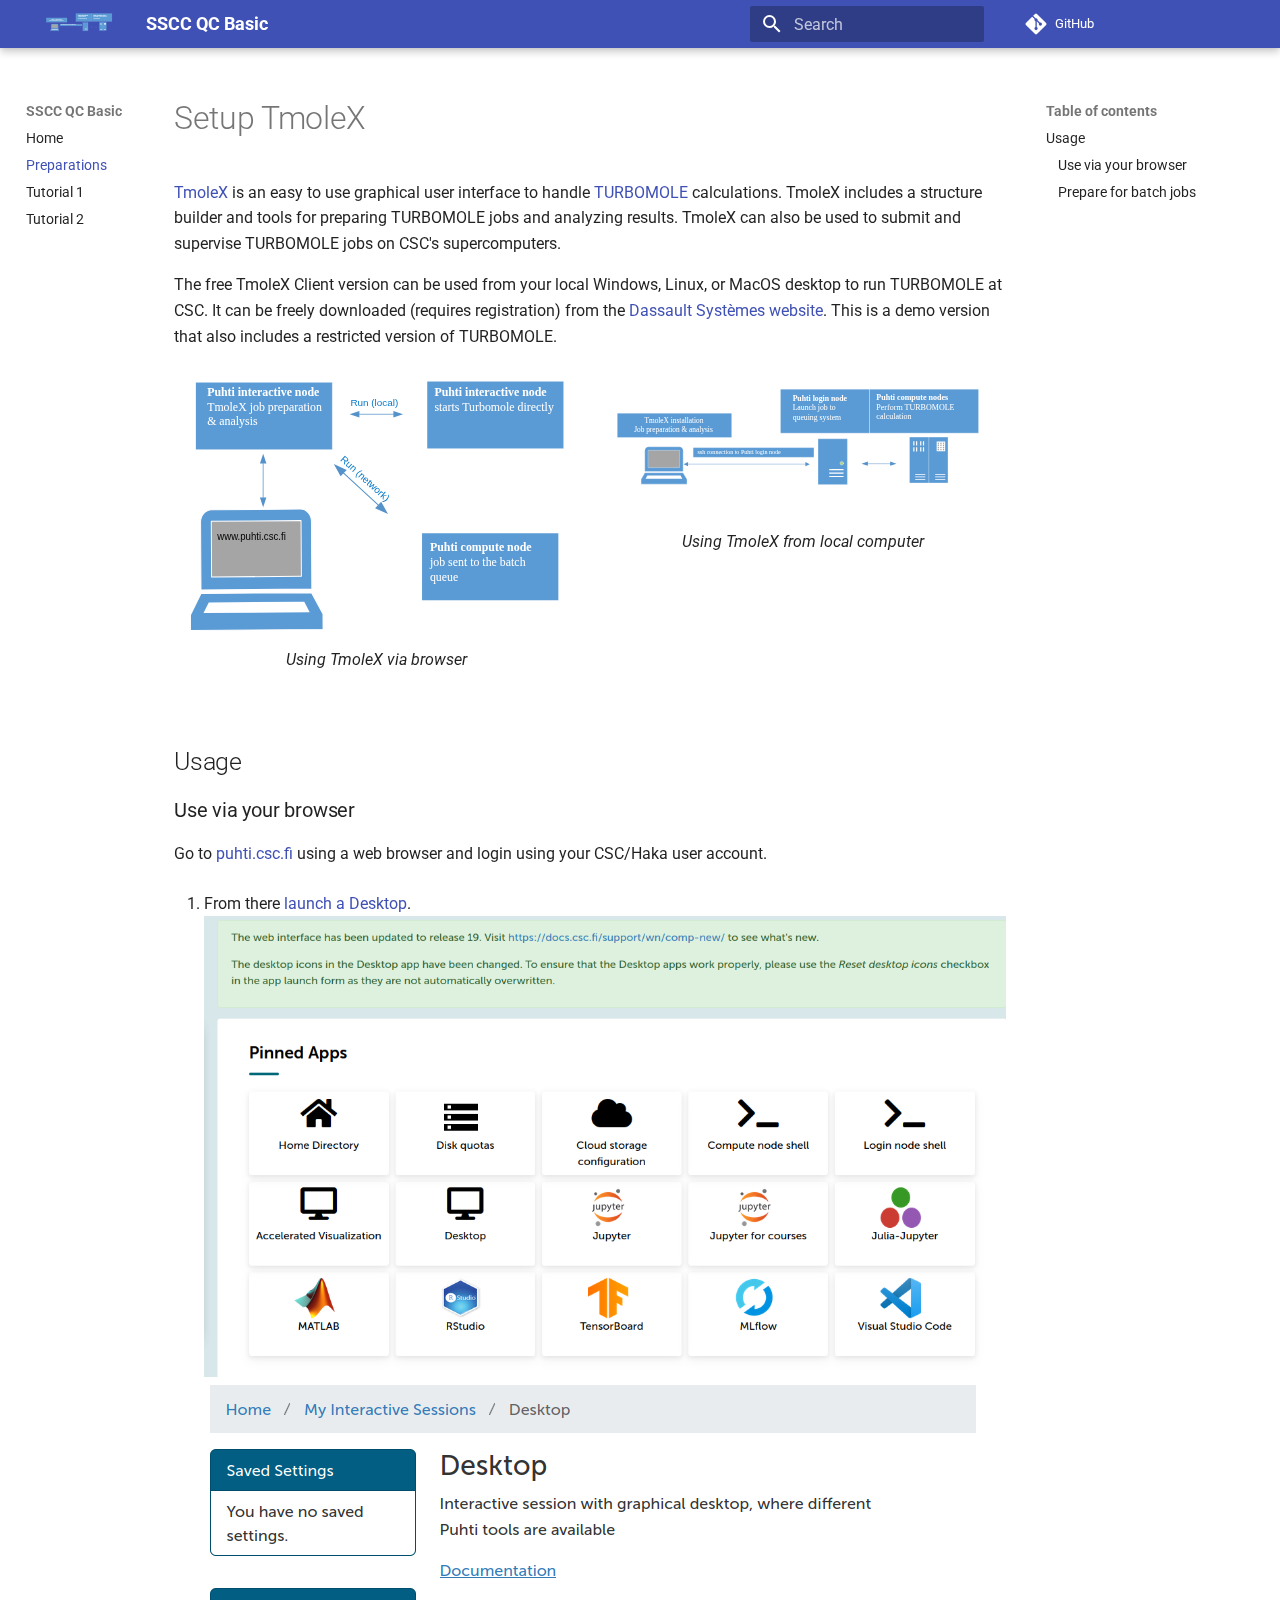
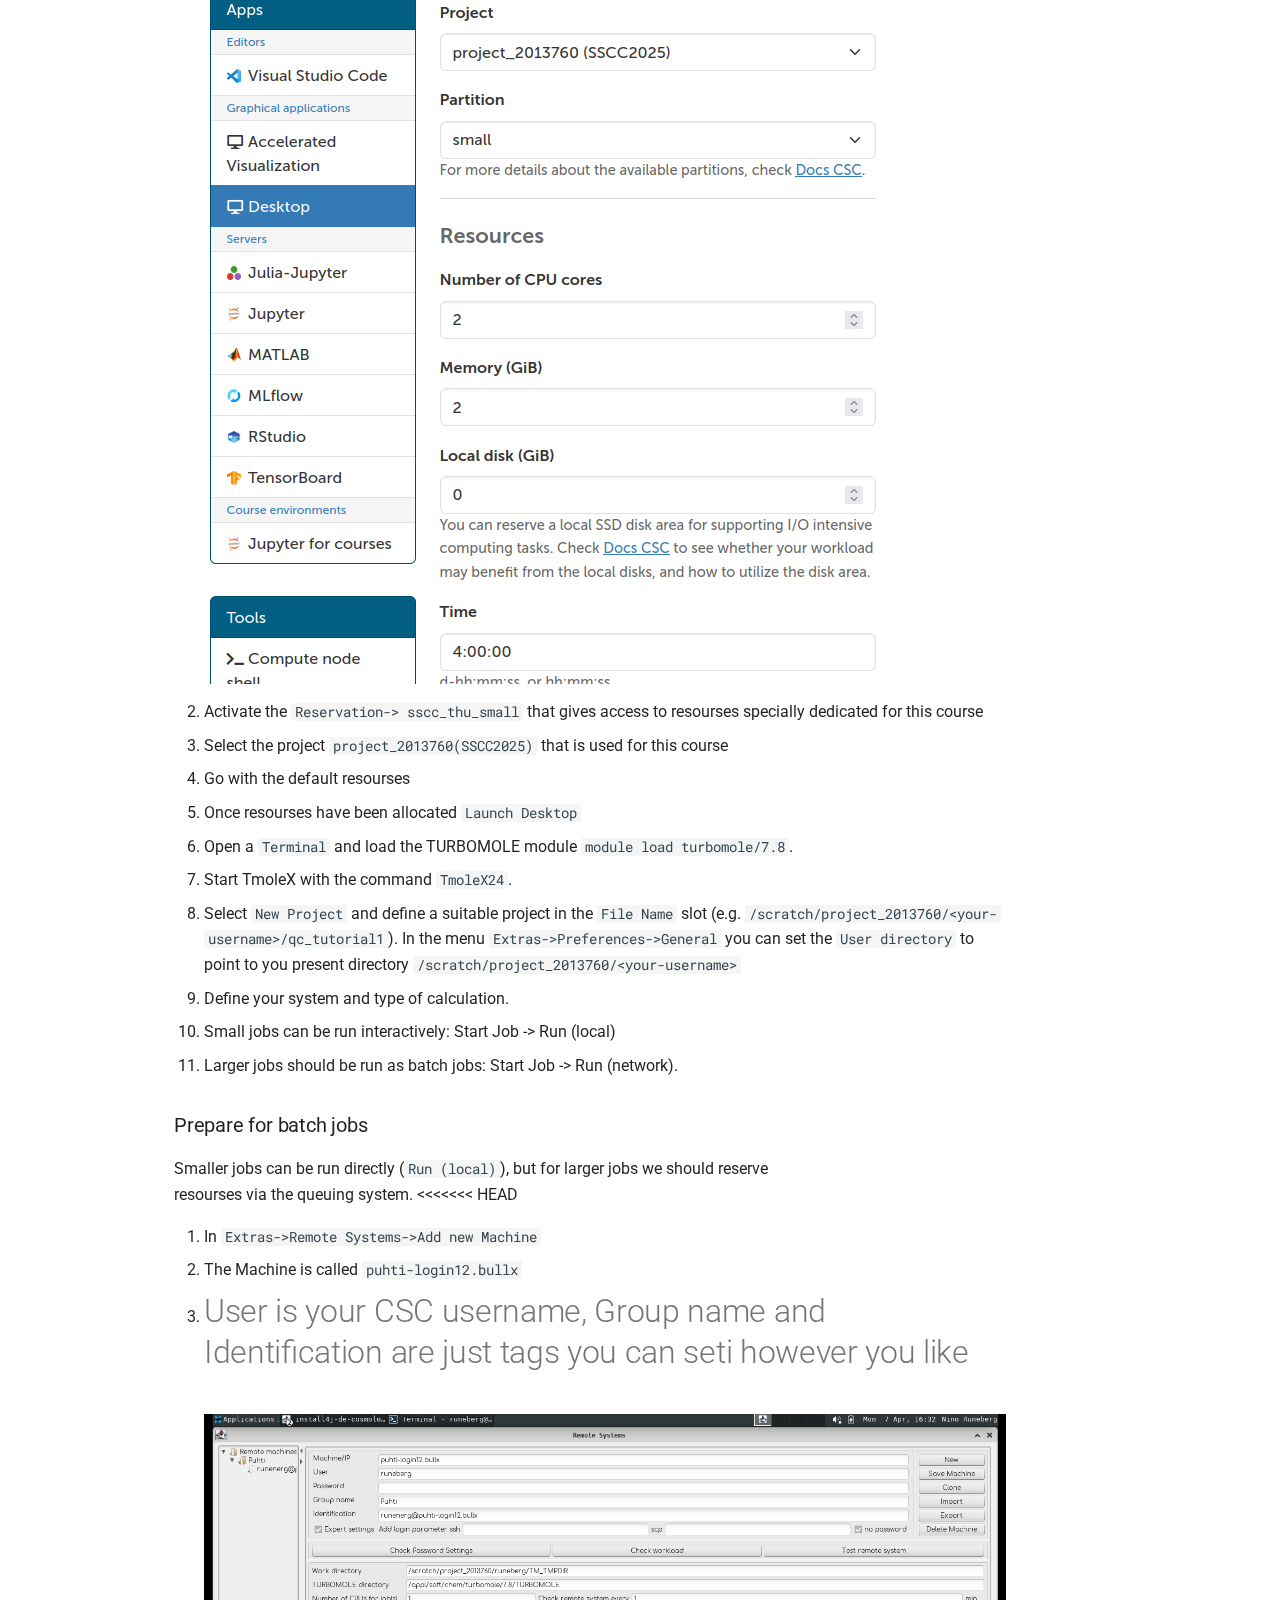
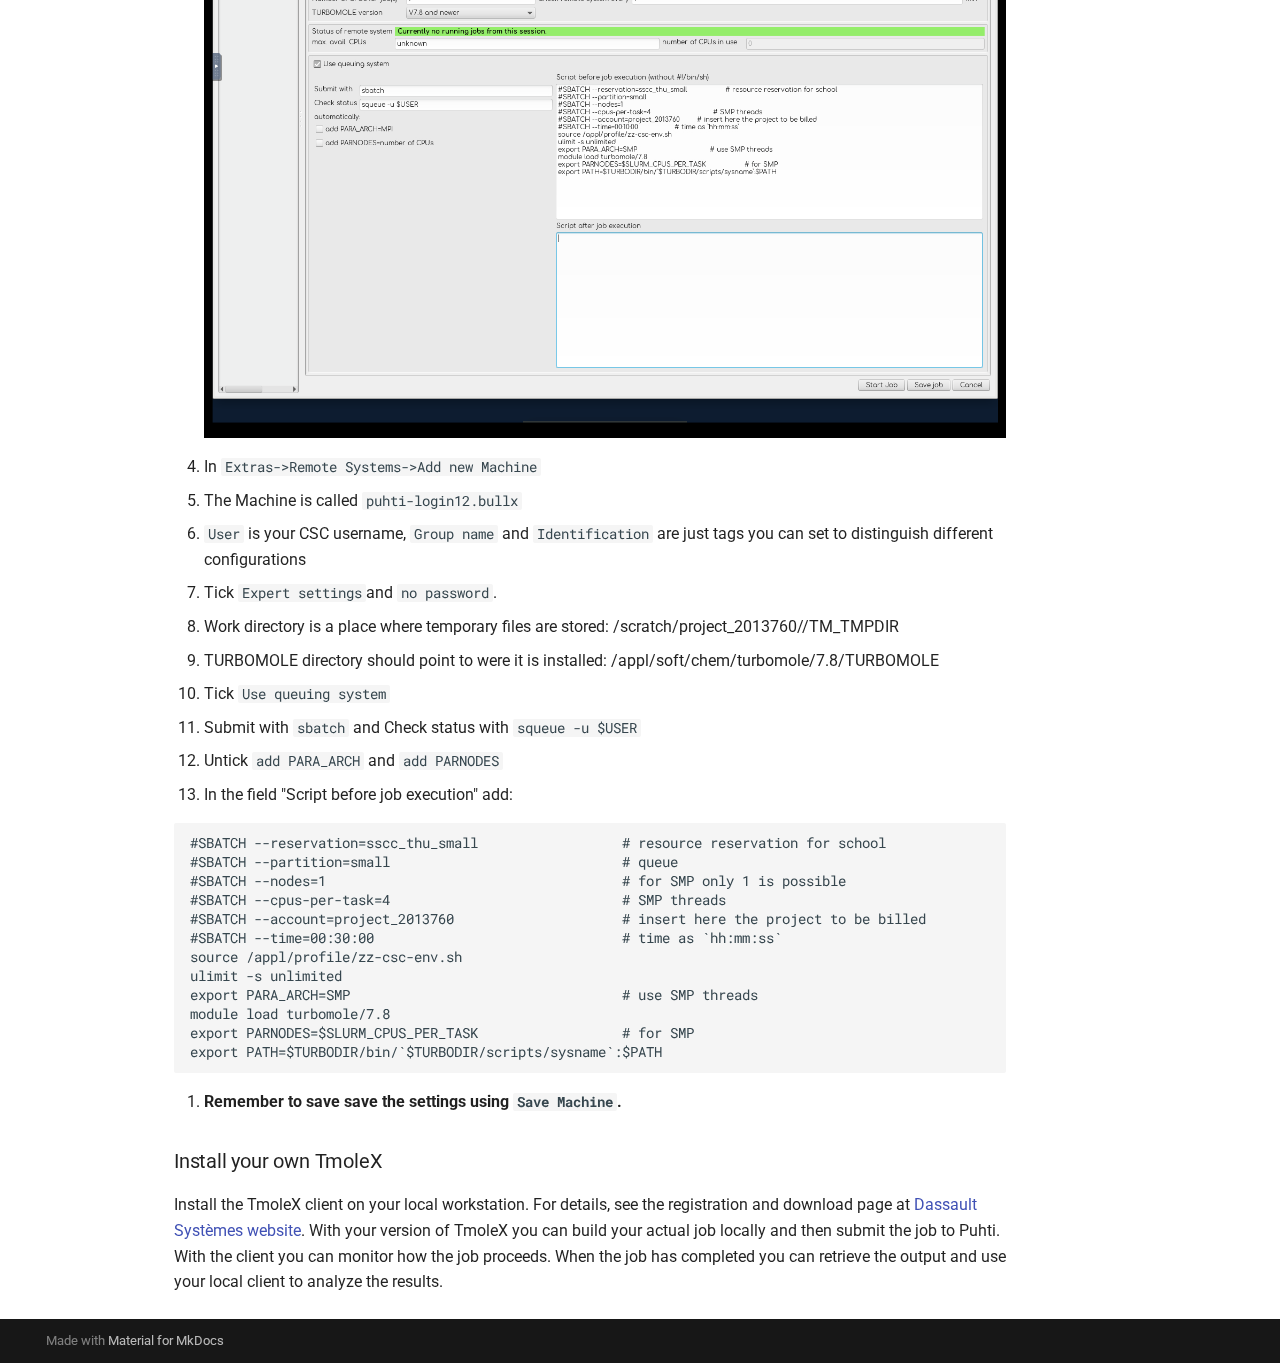
==== commit a08967bf: "Deployed 1c9ea11 with MkDocs version: 1.6.1" ====
--- a/preparations/index.html
+++ b/preparations/index.html
@@ -473,40 +473,26 @@
 <p>Go to <a href="https://puhti.csc.fi/">puhti.csc.fi</a> using a web browser and login using
 your CSC/Haka user account.</p>
 <ol>
-<li>From there <a href="https://docs.csc.fi/computing/webinterface/desktop/#launching">launch a Desktop</a>.
-&lt;&lt;&lt;&lt;&lt;&lt;&lt; HEAD
-<img alt="Launch Desktop" src="../img/ood_01.png" />      <br />
-=======
+<li>
+<p>From there <a href="https://docs.csc.fi/computing/webinterface/desktop/#launching">launch a Desktop</a>.
 <img alt="Launch Desktop" src="../img/ood_01.png" />
-<img alt="Launch Desktop" src="../img/ood_02.png" /></li>
+<img alt="Launch Desktop" src="../img/ood_02.png" /></p>
+</li>
+<li>
+<p>Activate the <code>Reservation-&gt; sscc_thu_small</code> that gives access to resourses specially dedicated for this course </p>
+</li>
+<li>Select the project <code>project_2013760(SSCC2025)</code> that is used for this course </li>
+<li>Go with the default resourses  </li>
+<li>Once resourses have been allocated <code>Launch Desktop</code>  </li>
+<li>Open a <code>Terminal</code> and load the TURBOMOLE module <code>module load turbomole/7.8</code>.</li>
+<li>Start TmoleX with the command <code>TmoleX24</code>.</li>
+<li>Select <code>New Project</code> and define a suitable project in the <code>File Name</code> slot
+   (e.g. <code>/scratch/project_2013760/&lt;your-username&gt;/qc_tutorial1</code>).
+   In the menu <code>Extras-&gt;Preferences-&gt;General</code> you can set the <code>User directory</code> to point to you present directory <code>/scratch/project_2013760/&lt;your-username&gt;</code></li>
+<li>Define your system and type of calculation. </li>
+<li>Small jobs can be run interactively: Start Job -&gt; Run (local)</li>
+<li>Larger jobs should be run as batch jobs: Start Job -&gt; Run (network).</li>
 </ol>
-<blockquote>
-<blockquote>
-<blockquote>
-<blockquote>
-<blockquote>
-<blockquote>
-<blockquote>
-<p>d7ec63a (Update site and fix broken files)
-   * Activate the <code>Reservation-&gt; sscc_thu_small</code> that gives access to resourses specially dedicated for this course 
-   * Select the project <code>project_2013760(SSCC2025)</code> that is used for this course 
-   * Go with the default resourses<br />
-   * Once resourses have been allocated <code>Launch Desktop</code><br />
-2. Open a <code>Terminal</code> and load the TURBOMOLE module <code>module load turbomole/7.8</code>.
-3. Start TmoleX with the command <code>TmoleX24</code>.
-4. Select <code>New Project</code> and define a suitable project in the <code>File Name</code> slot
-   (e.g. <code>/scratch/project_2013760/&lt;your-username&gt;/qc_tutorial1</code>).
-   In the menu <code>Extras-&gt;Preferences-&gt;General</code> you can set the <code>User directory</code> to point to you present directory <code>/scratch/project_2013760/&lt;your-username&gt;</code>
-5. Define your system and type of calculation. 
-6. Small jobs can be run interactively: Start Job -&gt; Run (local)
-7. Larger jobs should be run as batch jobs: Start Job -&gt; Run (network).</p>
-</blockquote>
-</blockquote>
-</blockquote>
-</blockquote>
-</blockquote>
-</blockquote>
-</blockquote>
 <h3 id="prepare-for-batch-jobs">Prepare for batch jobs</h3>
 <p>Smaller jobs can be run directly (<code>Run (local)</code>), but for larger jobs we should reserve<br />
 resourses via the queuing system. 
@@ -522,22 +508,7 @@
 <p>In <code>Extras-&gt;Remote Systems-&gt;Add new Machine</code></p>
 </li>
 <li>The Machine is called <code>puhti-login12.bullx</code></li>
-<li><code>User</code> is your CSC username, <code>Group name</code> and <code>Identification</code> are just tags you can set to distinguish different configurations<blockquote>
-<blockquote>
-<blockquote>
-<blockquote>
-<blockquote>
-<blockquote>
-<blockquote>
-<p>d7ec63a (Update site and fix broken files)</p>
-</blockquote>
-</blockquote>
-</blockquote>
-</blockquote>
-</blockquote>
-</blockquote>
-</blockquote>
-</li>
+<li><code>User</code> is your CSC username, <code>Group name</code> and <code>Identification</code> are just tags you can set to distinguish different configurations</li>
 <li>Tick <code>Expert settings</code>and <code>no password</code>.</li>
 <li>Work directory is a place where temporary files are stored:
    /scratch/project_2013760/<your-username>/TM_TMPDIR </li>
